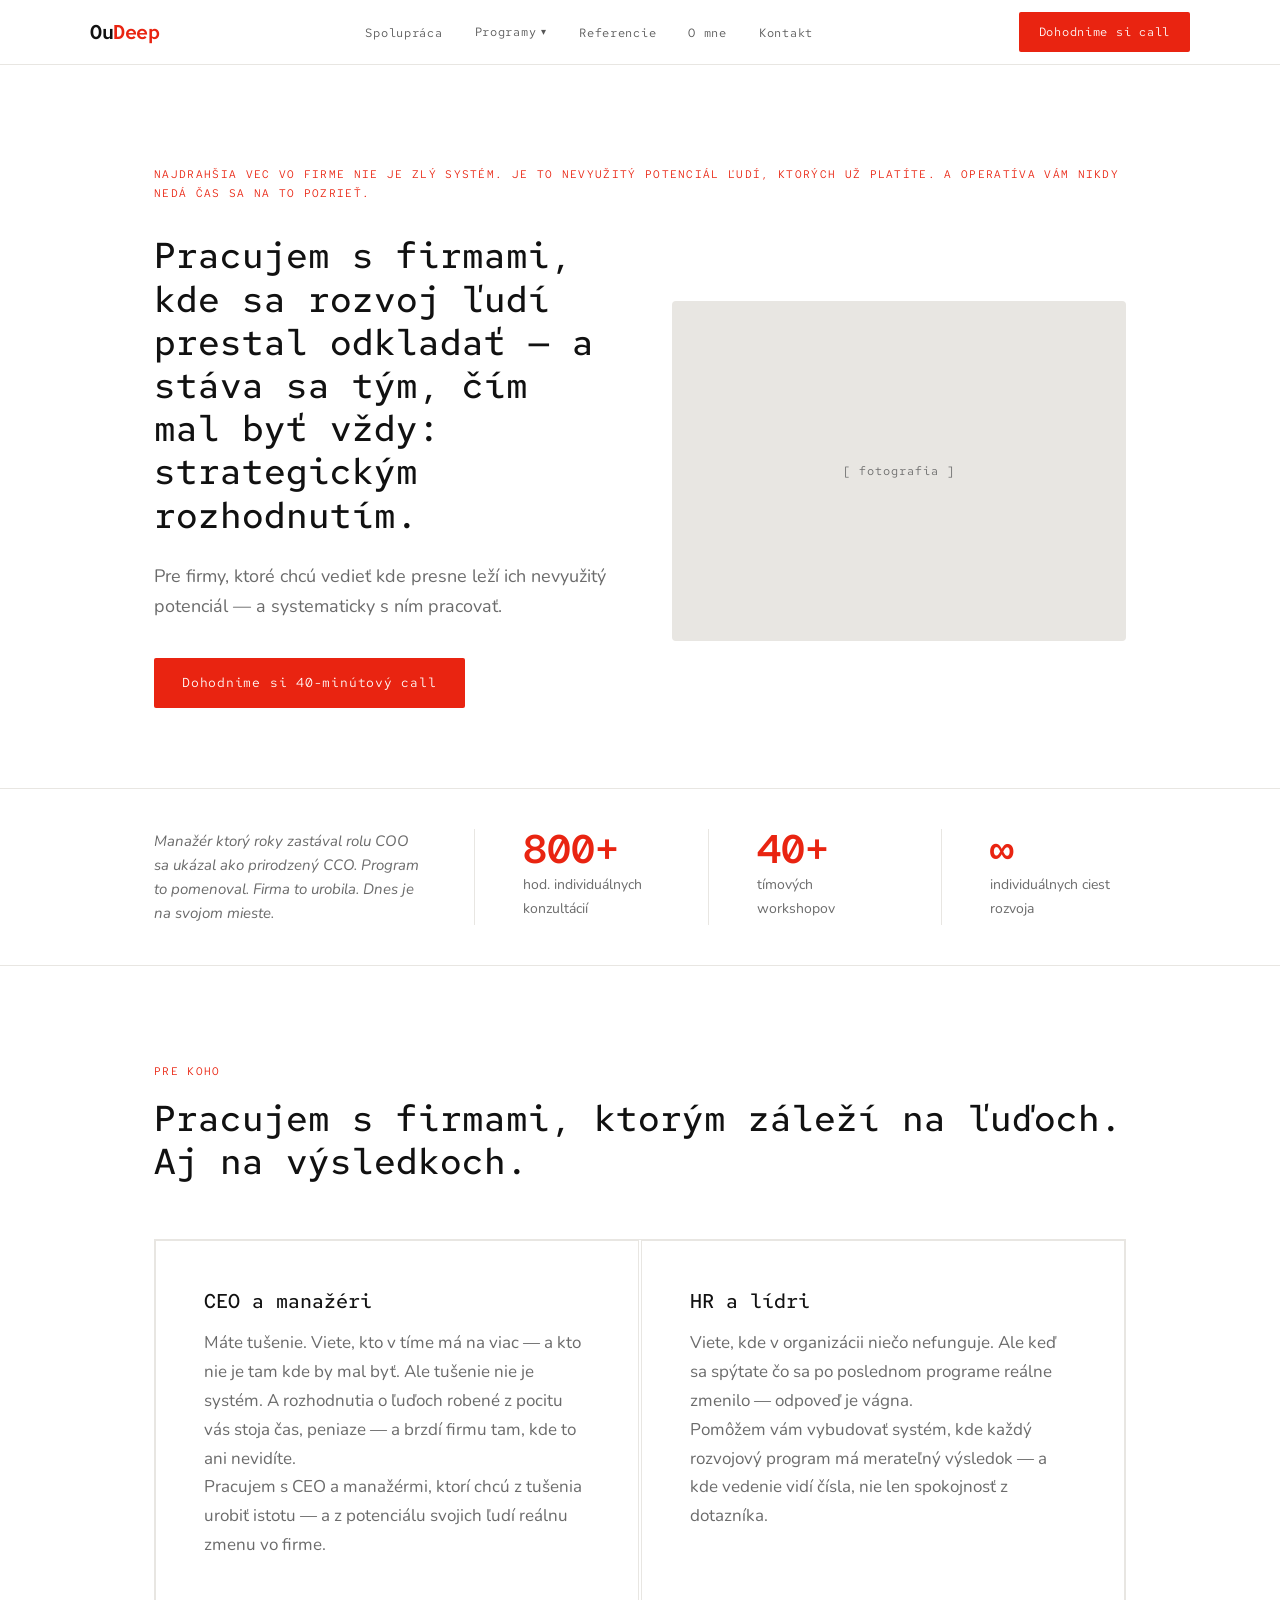
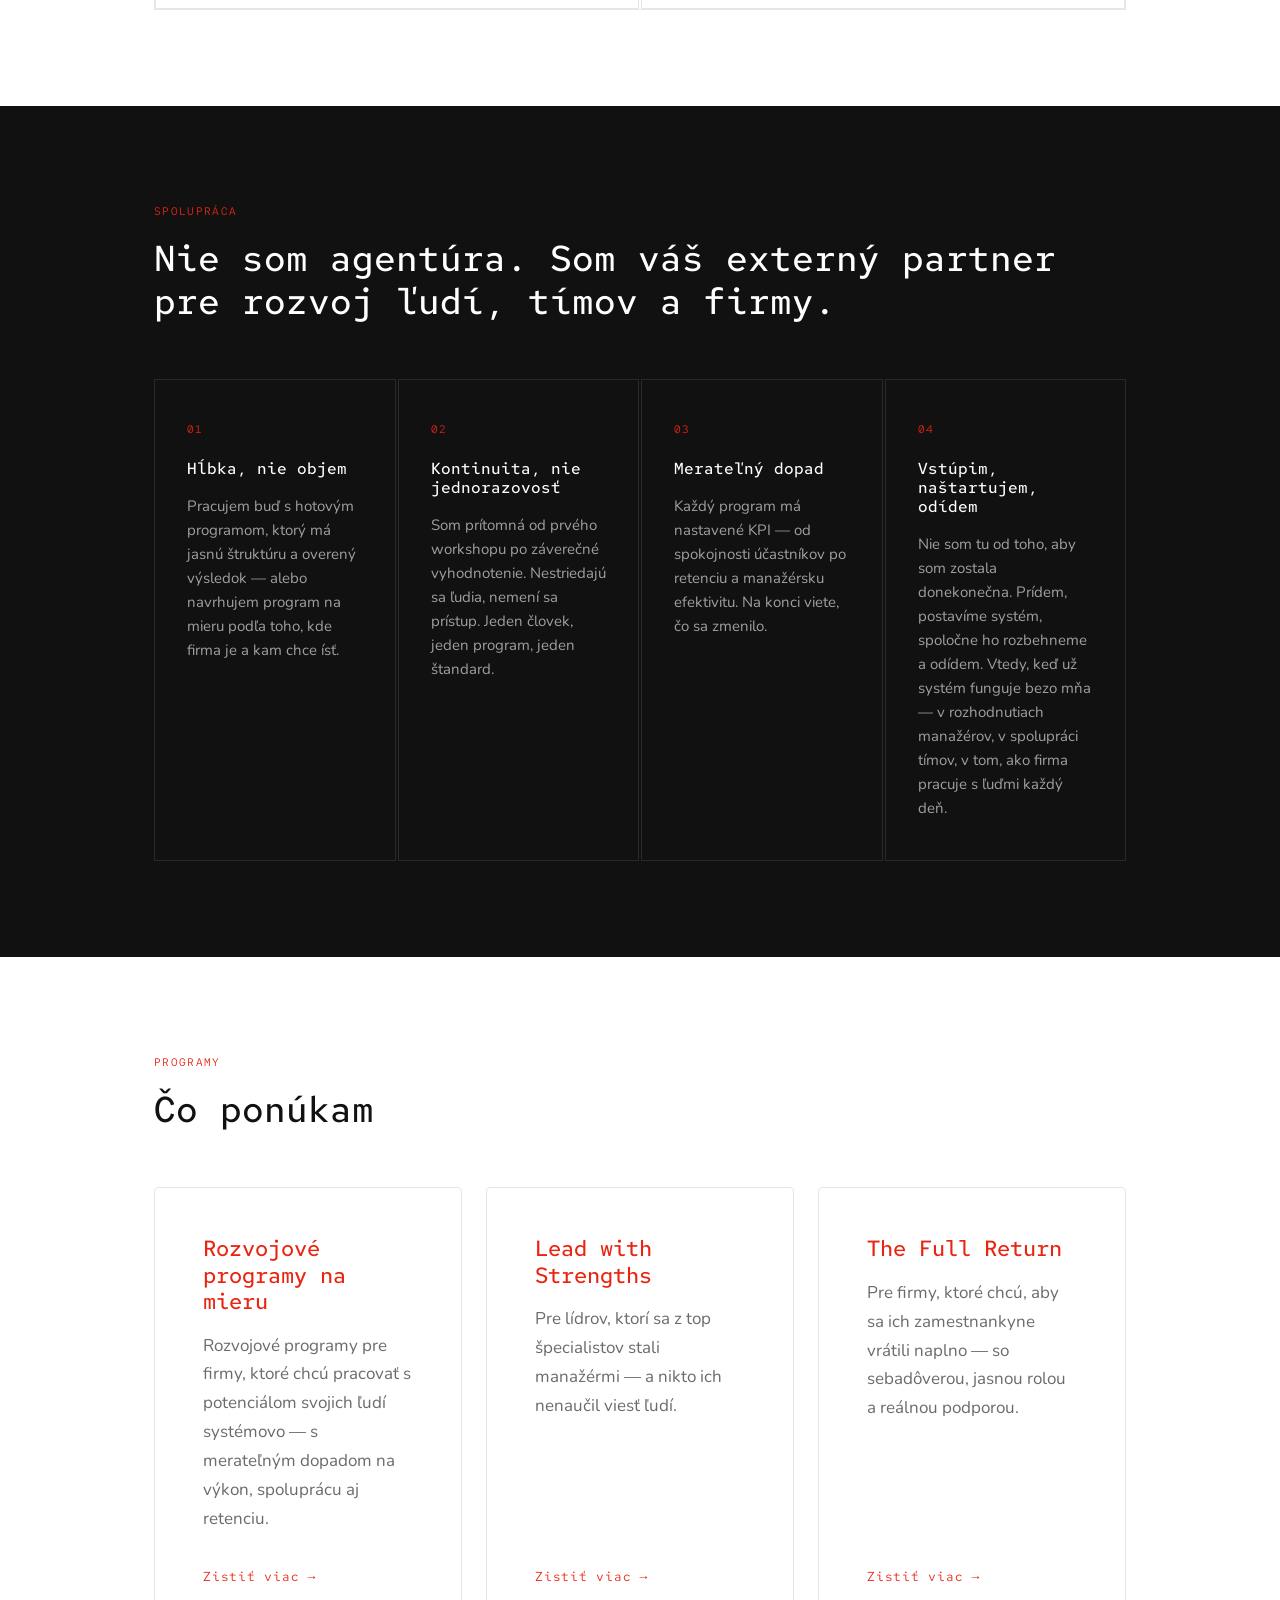
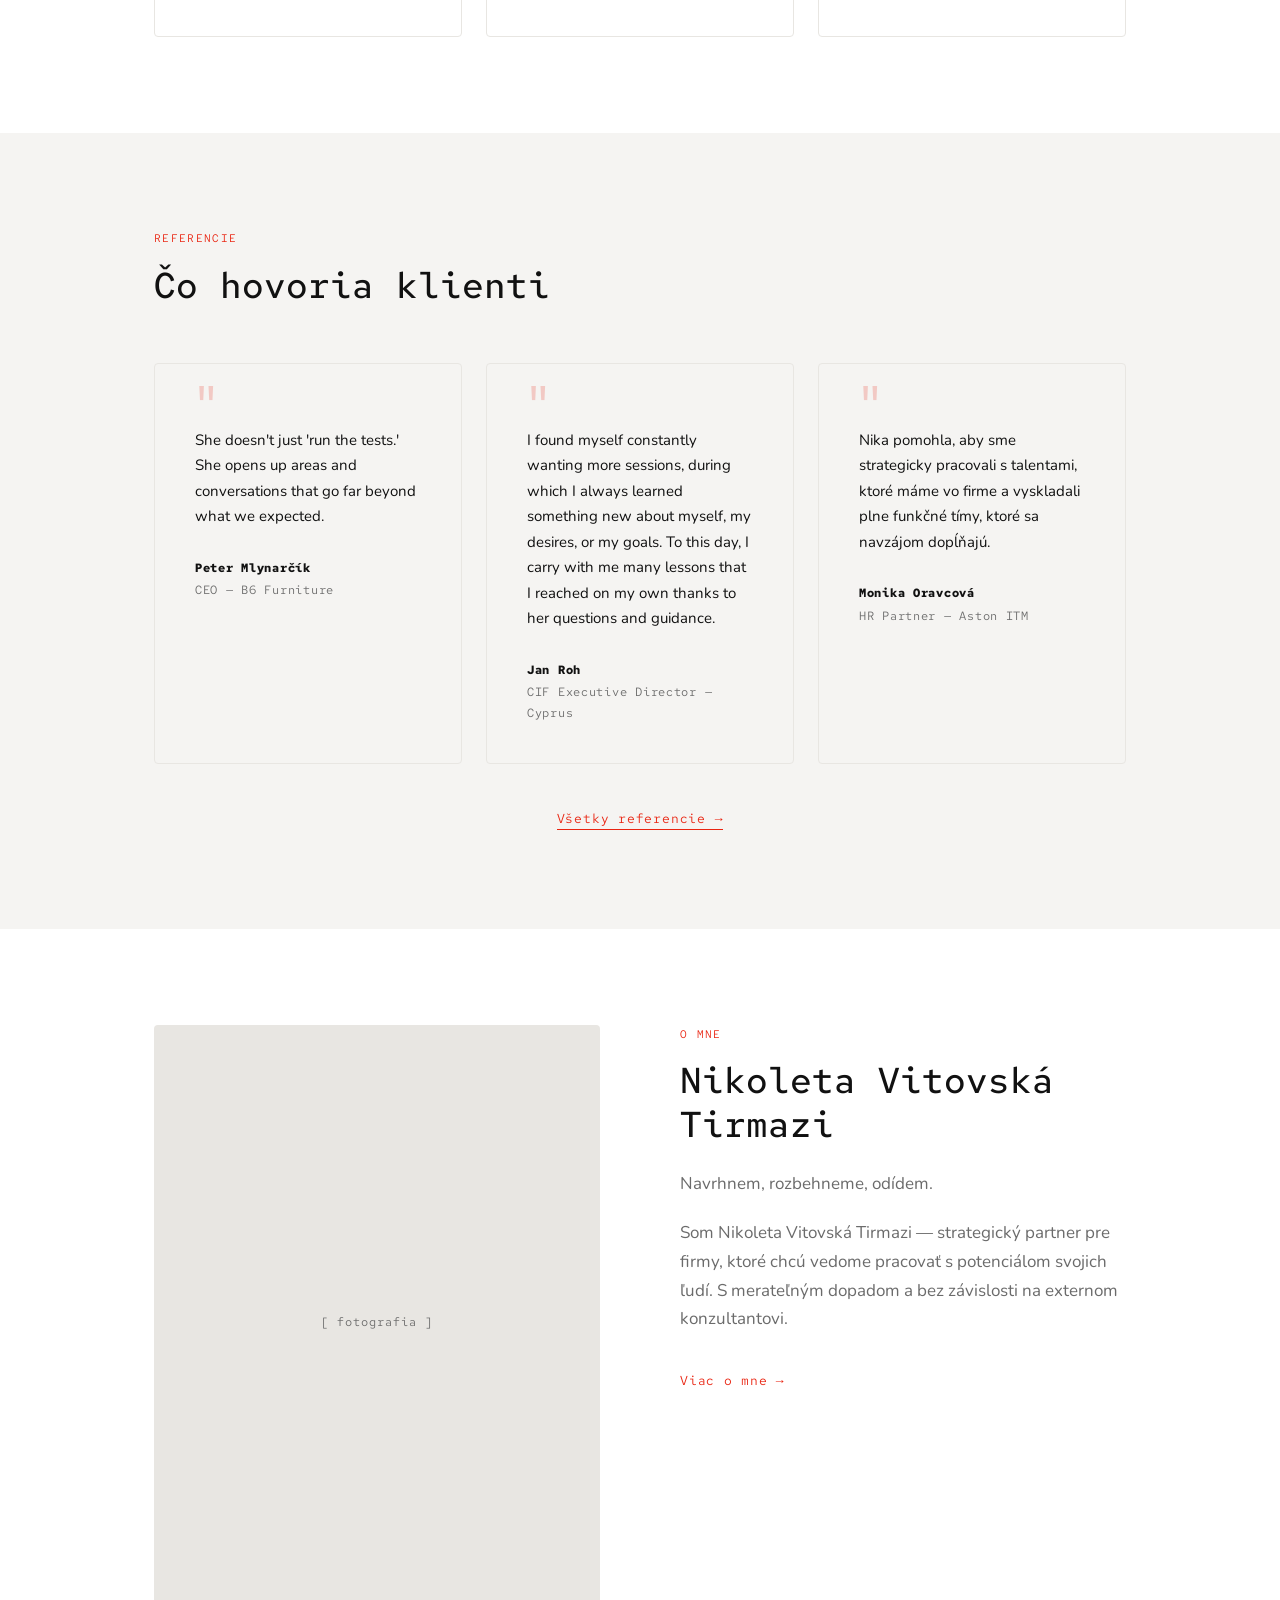
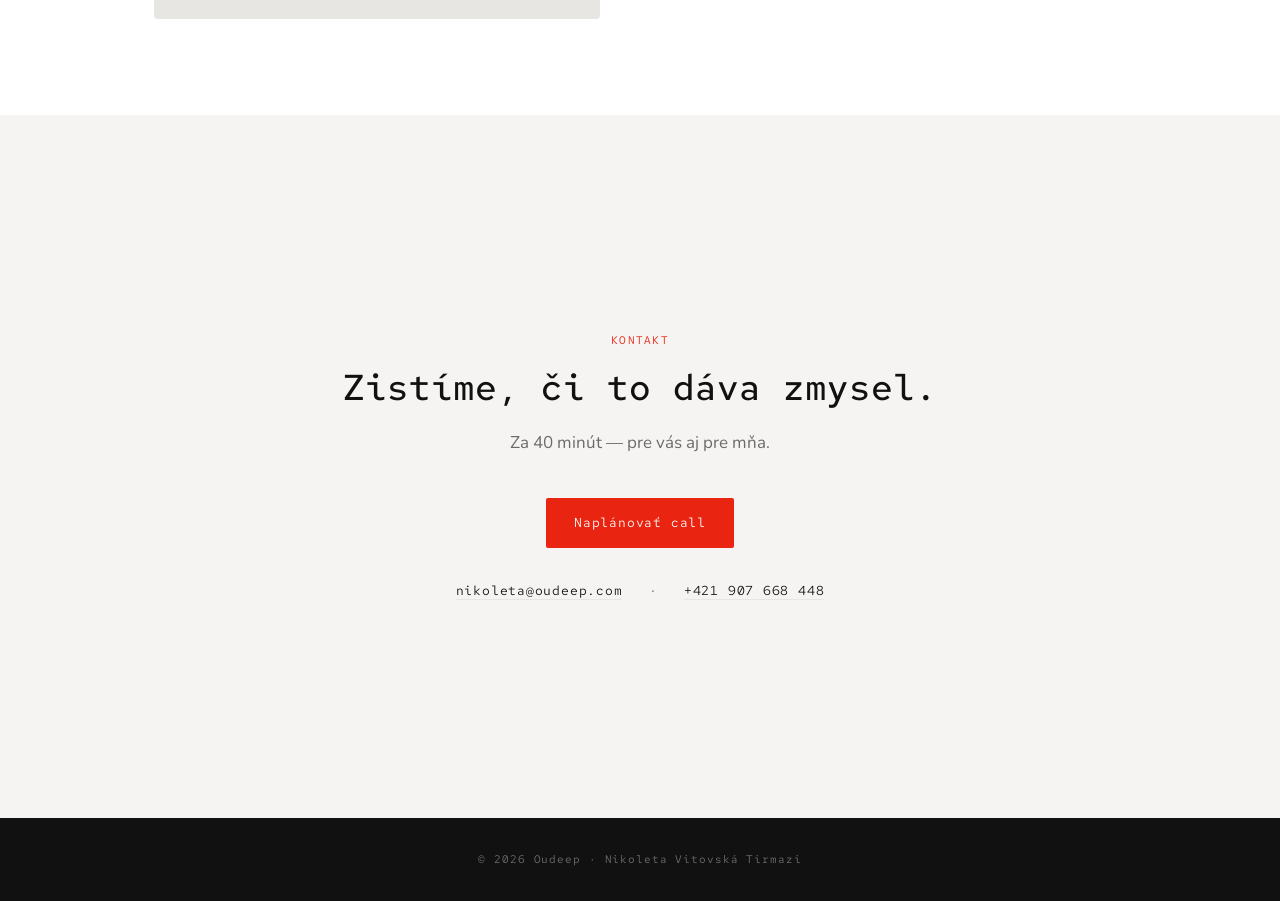
==== index.html @ a21b688f "proof bar: vráť ∞ individuálnych ciest rozvoja Co-Authored-By: Claude Sonnet 4.6 <noreply@anthropic." ====
<!DOCTYPE html>
<html lang="sk">
<head>
<meta charset="UTF-8">
<meta name="viewport" content="width=device-width, initial-scale=1.0">
<title>Oudeep — Rozvoj ľudí, tímov, firiem</title>
<link rel="preconnect" href="https://fonts.googleapis.com">
<link href="https://fonts.googleapis.com/css2?family=Red+Hat+Mono:wght@400;500;600&family=Nunito:wght@400;500;600&display=swap" rel="stylesheet">
<link rel="stylesheet" href="css/style.css">
</head>
<body>

<!-- NAV -->
<nav>
  <div class="nav-inner">
    <a class="logo" href="#">Ou<span>Deep</span></a>
    <ul class="nav-links">
      <li><a href="#spolupráca">Spolupráca</a></li>
      <li class="nav-dropdown">
        <button class="nav-dropdown-toggle" onclick="toggleDropdown(this)">Programy</button>
        <div class="dropdown-menu">
          <a href="lead-with-strengths.html">Lead with Strengths</a>
          <a href="the-full-return.html">The Full Return</a>
          <a href="programy-na-mieru.html">Rozvojové programy na mieru</a>
        </div>
      </li>
      <li><a href="referencie.html">Referencie</a></li>
      <li><a href="#o-mne">O mne</a></li>
      <li><a href="#kontakt">Kontakt</a></li>
    </ul>
    <a class="nav-cta" href="#">Dohodnime si call</a>
    <button class="nav-hamburger" onclick="toggleMenu(this)" aria-label="Menu">
      <span></span><span></span><span></span>
    </button>
  </div>
  <div class="nav-mobile" id="nav-mobile">
    <a href="#spolupráca" onclick="closeMenu()">Spolupráca</a>
    <a href="lead-with-strengths.html" onclick="closeMenu()">Lead with Strengths</a>
    <a href="the-full-return.html" onclick="closeMenu()">The Full Return</a>
    <a href="programy-na-mieru.html" onclick="closeMenu()">Rozvojové programy na mieru</a>
    <a href="referencie.html" onclick="closeMenu()">Referencie</a>
    <a href="#o-mne" onclick="closeMenu()">O mne</a>
    <a href="#kontakt" onclick="closeMenu()">Kontakt</a>
    <a href="#" onclick="closeMenu()">Dohodnime si call →</a>
  </div>
</nav>

<!-- HERO -->
<section class="hero">
  <div class="hero-label-row" style="max-width:var(--max); margin:0 auto; padding:0 var(--pad); padding-bottom:32px;">
    <span class="label" style="margin-bottom:0;">Najdrahšia vec vo firme nie je zlý systém. Je to nevyužitý potenciál ľudí, ktorých už platíte. A operatíva vám nikdy nedá čas sa na to pozrieť.</span>
  </div>
  <div class="hero-inner">
    <div class="hero-text">
      <h1>Pracujem s firmami, kde sa rozvoj ľudí prestal odkladať — a stáva sa tým, čím mal byť vždy: strategickým rozhodnutím.</h1>
      <p>Pre firmy, ktoré chcú vedieť kde presne leží ich nevyužitý potenciál — a systematicky s ním pracovať.</p>
      <a class="btn btn--red" href="#">Dohodnime si 40-minútový call</a>
    </div>
    <div class="hero-image">[ fotografia ]</div>
  </div>
</section>

<!-- PROOF BAR -->
<div class="proof-bar">
  <div class="proof-bar-inner">
    <div class="proof-item" style="flex:2;">
      <p style="font-size:15px; color:var(--gray-text); font-style:italic; line-height:1.6; max-width:420px;">Manažér ktorý roky zastával rolu COO sa ukázal ako prirodzený CCO. Program to pomenoval. Firma to urobila. Dnes je na svojom mieste.</p>
    </div>
    <div class="proof-item">
      <div class="proof-number">800+</div>
      <div class="proof-desc">hod. individuálnych konzultácií</div>
    </div>
    <div class="proof-item">
      <div class="proof-number">40+</div>
      <div class="proof-desc">tímových workshopov</div>
    </div>
    <div class="proof-item">
      <div class="proof-number">∞</div>
      <div class="proof-desc">individuálnych ciest rozvoja</div>
    </div>
  </div>
</div>

<!-- PRE KOHO -->
<section class="section">
  <div class="container">
    <span class="label">Pre koho</span>
    <h2>Pracujem s firmami, ktorým záleží na ľuďoch. Aj na výsledkoch.</h2>
    <div class="pre-koho-grid">
      <div class="pre-koho-block">
        <h3>CEO a manažéri</h3>
        <p>Máte tušenie. Viete, kto v tíme má na viac — a kto nie je tam kde by mal byť. Ale tušenie nie je systém. A rozhodnutia o ľuďoch robené z pocitu vás stoja čas, peniaze — a brzdí firmu tam, kde to ani nevidíte.</p>
        <p>Pracujem s CEO a manažérmi, ktorí chcú z tušenia urobiť istotu — a z potenciálu svojich ľudí reálnu zmenu vo firme.</p>
      </div>
      <div class="pre-koho-block">
        <h3>HR a lídri</h3>
        <p>Viete, kde v organizácii niečo nefunguje. Ale keď sa spýtate čo sa po poslednom programe reálne zmenilo — odpoveď je vágna.</p>
        <p>Pomôžem vám vybudovať systém, kde každý rozvojový program má merateľný výsledok — a kde vedenie vidí čísla, nie len spokojnosť z dotazníka.</p>
      </div>
    </div>
  </div>
</section>

<!-- SPOLUPRÁCA — 4 PRINCIPY -->
<section class="section section--dark" id="spolupráca">
  <div class="container">
    <div class="principy-header">
      <span class="label">Spolupráca</span>
      <h2 style="color:var(--white);">Nie som agentúra. Som váš externý partner pre rozvoj ľudí, tímov a firmy.</h2>
    </div>
    <div class="principy-grid">
      <div class="princip">
        <span class="princip-num">01</span>
        <h3>Hĺbka, nie objem</h3>
        <p>Pracujem buď s hotovým programom, ktorý má jasnú štruktúru a overený výsledok — alebo navrhujem program na mieru podľa toho, kde firma je a kam chce ísť.</p>
      </div>
      <div class="princip">
        <span class="princip-num">02</span>
        <h3>Kontinuita, nie jednorazovosť</h3>
        <p>Som prítomná od prvého workshopu po záverečné vyhodnotenie. Nestriedajú sa ľudia, nemení sa prístup. Jeden človek, jeden program, jeden štandard.</p>
      </div>
      <div class="princip">
        <span class="princip-num">03</span>
        <h3>Merateľný dopad</h3>
        <p>Každý program má nastavené KPI — od spokojnosti účastníkov po retenciu a manažérsku efektivitu. Na konci viete, čo sa zmenilo.</p>
      </div>
      <div class="princip">
        <span class="princip-num">04</span>
        <h3>Vstúpim, naštartujem, odídem</h3>
        <p>Nie som tu od toho, aby som zostala donekonečna. Prídem, postavíme systém, spoločne ho rozbehneme a odídem. Vtedy, keď už systém funguje bezo mňa — v rozhodnutiach manažérov, v spolupráci tímov, v tom, ako firma pracuje s ľuďmi každý deň.</p>
      </div>
    </div>
  </div>
</section>

<!-- PROGRAMY -->
<section class="section" id="programy">
  <div class="container">
    <span class="label">Programy</span>
    <h2>Čo ponúkam</h2>
    <div class="programy-grid" style="grid-template-columns: repeat(3, 1fr);">
      <a class="program-karta" href="programy-na-mieru.html">
        <div>
          <h3>Rozvojové programy na mieru</h3>
          <p>Rozvojové programy pre firmy, ktoré chcú pracovať s potenciálom svojich ľudí systémovo — s merateľným dopadom na výkon, spoluprácu aj retenciu.</p>
        </div>
        <span class="program-link">Zistiť viac</span>
      </a>
      <a class="program-karta" href="lead-with-strengths.html">
        <div>
          <h3>Lead with Strengths</h3>
          <p>Pre lídrov, ktorí sa z top špecialistov stali manažérmi — a nikto ich nenaučil viesť ľudí.</p>
        </div>
        <span class="program-link">Zistiť viac</span>
      </a>
      <a class="program-karta" href="the-full-return.html">
        <div>
          <h3>The Full Return</h3>
          <p>Pre firmy, ktoré chcú, aby sa ich zamestnankyne vrátili naplno — so sebadôverou, jasnou rolou a reálnou podporou.</p>
        </div>
        <span class="program-link">Zistiť viac</span>
      </a>
    </div>
  </div>
</section>

<!-- REFERENCIE -->
<section class="section section--gray" id="referencie">
  <div class="container">
    <span class="label">Referencie</span>
    <h2>Čo hovoria klienti</h2>
    <div class="referencie-grid">
      <div class="referencia">
        <p class="referencia-text">She doesn't just 'run the tests.' She opens up areas and conversations that go far beyond what we expected.</p>
        <div class="referencia-autor">
          <strong>Peter Mlynarčík</strong>
          <span>CEO — B6 Furniture</span>
        </div>
      </div>
      <div class="referencia">
        <p class="referencia-text">I found myself constantly wanting more sessions, during which I always learned something new about myself, my desires, or my goals. To this day, I carry with me many lessons that I reached on my own thanks to her questions and guidance.</p>
        <div class="referencia-autor">
          <strong>Jan Roh</strong>
          <span>CIF Executive Director — Cyprus</span>
        </div>
      </div>
      <div class="referencia">
        <p class="referencia-text">Nika pomohla, aby sme strategicky pracovali s talentami, ktoré máme vo firme a vyskladali plne funkčné tímy, ktoré sa navzájom dopĺňajú.</p>
        <div class="referencia-autor">
          <strong>Monika Oravcová</strong>
          <span>HR Partner — Aston ITM</span>
        </div>
      </div>
    </div>
    <div class="referencie-link">
      <a href="referencie.html">Všetky referencie →</a>
    </div>
  </div>
</section>

<!-- O MNE -->
<section class="section" id="o-mne">
  <div class="container">
    <div class="o-mne-inner">
      <div class="o-mne-foto">[ fotografia ]</div>
      <div class="o-mne-text">
        <span class="label">O mne</span>
        <h2 style="margin-bottom:24px;">Nikoleta Vitovská Tirmazi</h2>
        <p>Navrhnem, rozbehneme, odídem.</p>
        <p>Som Nikoleta Vitovská Tirmazi — strategický partner pre firmy, ktoré chcú vedome pracovať s potenciálom svojich ľudí. S merateľným dopadom a bez závislosti na externom konzultantovi.</p>
        <a class="program-link" href="o-mne.html">Viac o mne</a>
      </div>
    </div>
  </div>
</section>

<!-- CTA ZÁVER -->
<section class="section section--gray" id="kontakt">
  <div class="container">
    <div class="cta-zaver">
      <span class="label">Kontakt</span>
      <h2>Zistíme, či to dáva zmysel.</h2>
      <p>Za 40 minút — pre vás aj pre mňa.</p>
      <a class="btn btn--red" href="#">Naplánovať call</a>
      <div class="cta-contact">
        <a href="mailto:nikoleta@oudeep.com">nikoleta@oudeep.com</a>
        &nbsp;&nbsp;·&nbsp;&nbsp;
        <a href="#">+421 907 668 448</a>
      </div>
    </div>
  </div>
</section>

<!-- FOOTER -->
<footer>
  <div class="container">
    © 2026 Oudeep · Nikoleta Vitovská Tirmazi
  </div>
</footer>

<script src="js/main.js"></script>
</body>
</html>
---- css/style.css ----
*, *::before, *::after { box-sizing: border-box; margin: 0; padding: 0; }

:root {
  --red: #e92411;
  --black: #111111;
  --white: #ffffff;
  --gray-light: #F5F4F2;
  --gray-mid: #E8E6E2;
  --gray-text: #6B6B6B;
  --font-heading: 'Red Hat Mono', monospace;
  --font-body: 'Nunito', sans-serif;
  --max: 1100px;
  --pad: clamp(24px, 5vw, 80px);
}

html { scroll-behavior: smooth; }

body {
  font-family: var(--font-body);
  color: var(--black);
  background: var(--white);
  font-size: 17px;
  line-height: 1.7;
  -webkit-font-smoothing: antialiased;
}

/* ── UTILITIES ── */
.container { max-width: var(--max); margin: 0 auto; padding: 0 var(--pad); }
.section { padding: 96px 0; }
.section--gray { background: var(--gray-light); }
.section--dark { background: var(--black); color: var(--white); }

.label {
  font-family: var(--font-heading);
  font-size: 11px;
  letter-spacing: 0.12em;
  text-transform: uppercase;
  color: var(--red);
  margin-bottom: 16px;
  display: block;
}

h1, h2, h3 { font-family: var(--font-heading); font-weight: 500; line-height: 1.2; }
h1 { font-size: clamp(22px, 3vw, 36px); }
h2 { font-size: clamp(22px, 3vw, 36px); }
h3 { font-size: clamp(16px, 2vw, 20px); }

.btn {
  display: inline-block;
  font-family: var(--font-heading);
  font-size: 13px;
  letter-spacing: 0.06em;
  padding: 14px 28px;
  border-radius: 2px;
  text-decoration: none;
  transition: all 0.2s;
  cursor: pointer;
  border: none;
}
.btn--red { background: var(--red); color: var(--white); }
.btn--red:hover { background: #b8311f; }
.btn--outline { background: transparent; color: var(--black); border: 1.5px solid var(--black); }
.btn--outline:hover { background: var(--black); color: var(--white); }
.btn--outline-white { background: transparent; color: var(--white); border: 1.5px solid var(--white); }
.btn--outline-white:hover { background: var(--white); color: var(--black); }

/* ── NAV ── */
nav {
  position: sticky;
  top: 0;
  z-index: 100;
  background: var(--white);
  border-bottom: 1px solid var(--gray-mid);
  padding: 0 var(--pad);
}
.nav-inner {
  max-width: var(--max);
  margin: 0 auto;
  display: flex;
  align-items: center;
  justify-content: space-between;
  height: 64px;
}
.logo {
  font-family: var(--font-heading);
  font-size: 20px;
  font-weight: 600;
  color: var(--black);
  text-decoration: none;
  letter-spacing: -0.02em;
}
.logo span { color: var(--red); }
.nav-links {
  display: flex;
  align-items: center;
  gap: 32px;
  list-style: none;
}
.nav-links a {
  font-family: var(--font-heading);
  font-size: 12px;
  letter-spacing: 0.06em;
  text-decoration: none;
  color: var(--black);
  opacity: 0.7;
  transition: opacity 0.2s;
}
.nav-links a:hover { opacity: 1; }
.nav-cta {
  font-family: var(--font-heading);
  font-size: 12px;
  letter-spacing: 0.06em;
  padding: 10px 20px;
  background: var(--red);
  color: var(--white);
  text-decoration: none;
  border-radius: 2px;
  transition: background 0.2s;
}
.nav-cta:hover { background: #b8311f; }

/* ── DROPDOWN ── */
.nav-dropdown {
  position: relative;
}
.nav-dropdown-toggle {
  font-family: var(--font-heading);
  font-size: 12px;
  letter-spacing: 0.06em;
  text-decoration: none;
  color: var(--black);
  opacity: 0.7;
  transition: opacity 0.2s;
  background: none;
  border: none;
  cursor: pointer;
  padding: 0;
  display: flex;
  align-items: center;
  gap: 5px;
}
.nav-dropdown-toggle::after {
  content: '▾';
  font-size: 10px;
  transition: transform 0.2s;
}
.nav-dropdown-toggle:hover { opacity: 1; }
.nav-dropdown-toggle.open::after { transform: rotate(180deg); }
.nav-dropdown-toggle.open { opacity: 1; }

.dropdown-menu {
  display: none;
  position: absolute;
  top: calc(100% + 16px);
  left: 0;
  background: var(--white);
  border: 1px solid var(--gray-mid);
  border-radius: 4px;
  min-width: 240px;
  z-index: 200;
  overflow: hidden;
}
.dropdown-menu.open { display: block; }
.dropdown-menu a {
  display: block;
  font-family: var(--font-heading);
  font-size: 12px;
  letter-spacing: 0.06em;
  text-decoration: none;
  color: var(--black);
  padding: 14px 20px;
  border-bottom: 1px solid var(--gray-mid);
  opacity: 0.8;
  transition: background 0.15s, opacity 0.15s;
}
.dropdown-menu a:last-child { border-bottom: none; }
.dropdown-menu a:hover { background: var(--gray-light); opacity: 1; }

/* ── HAMBURGER ── */
.nav-hamburger {
  display: none;
  flex-direction: column;
  gap: 5px;
  background: none;
  border: none;
  cursor: pointer;
  padding: 4px;
}
.nav-hamburger span {
  display: block;
  width: 24px;
  height: 2px;
  background: var(--black);
  transition: all 0.3s;
}
.nav-hamburger.open span:nth-child(1) { transform: translateY(7px) rotate(45deg); }
.nav-hamburger.open span:nth-child(2) { opacity: 0; }
.nav-hamburger.open span:nth-child(3) { transform: translateY(-7px) rotate(-45deg); }

.nav-mobile {
  display: none;
  position: absolute;
  top: 64px;
  left: 0;
  right: 0;
  background: var(--white);
  border-bottom: 1px solid var(--gray-mid);
  padding: 24px var(--pad);
  flex-direction: column;
  gap: 0;
  z-index: 99;
}
.nav-mobile.open { display: flex; }
.nav-mobile a {
  font-family: var(--font-heading);
  font-size: 13px;
  letter-spacing: 0.06em;
  text-decoration: none;
  color: var(--black);
  padding: 14px 0;
  border-bottom: 1px solid var(--gray-mid);
  opacity: 0.8;
}
.nav-mobile a:last-child {
  border-bottom: none;
  color: var(--red);
  opacity: 1;
  margin-top: 8px;
}

/* ── HERO ── */
.hero {
  padding: 100px 0 80px;
  border-bottom: 1px solid var(--gray-mid);
}
.hero-inner {
  max-width: var(--max);
  margin: 0 auto;
  padding: 0 var(--pad);
  display: grid;
  grid-template-columns: 1fr 1fr;
  gap: 64px;
  align-items: center;
}
.hero-text h1 { margin-bottom: 24px; }
.hero-text p {
  font-size: 18px;
  color: var(--gray-text);
  margin-bottom: 36px;
  max-width: 480px;
}
.hero-image {
  background: var(--gray-mid);
  border-radius: 4px;
  aspect-ratio: 4/3;
  display: flex;
  align-items: center;
  justify-content: center;
  font-family: var(--font-heading);
  font-size: 12px;
  color: var(--gray-text);
  letter-spacing: 0.08em;
}

/* ── PROOF BAR ── */
.proof-bar {
  border-bottom: 1px solid var(--gray-mid);
  padding: 40px 0;
}
.proof-bar-inner {
  max-width: var(--max);
  margin: 0 auto;
  padding: 0 var(--pad);
  display: flex;
}
.proof-item {
  flex: 1;
  padding: 0 48px 0 0;
  border-right: 1px solid var(--gray-mid);
  margin-right: 48px;
}
.proof-item:last-child { border-right: none; margin-right: 0; padding-right: 0; }
.proof-number {
  font-family: var(--font-heading);
  font-size: 40px;
  font-weight: 600;
  color: var(--red);
  line-height: 1;
  margin-bottom: 4px;
}
.proof-desc { font-size: 14px; color: var(--gray-text); }

/* ── PRE KOHO ── */
.pre-koho-grid {
  display: grid;
  grid-template-columns: 1fr 1fr;
  gap: 2px;
  margin-top: 56px;
  border: 1px solid var(--gray-mid);
}
.pre-koho-block {
  padding: 48px;
  border: 1px solid var(--gray-mid);
}
.pre-koho-block h3 { margin-bottom: 16px; }
.pre-koho-block p { color: var(--gray-text); }

/* ── PRINCIPY ── */
.principy-header { margin-bottom: 56px; }
.principy-grid {
  display: grid;
  grid-template-columns: repeat(4, 1fr);
  gap: 2px;
}
.princip {
  padding: 40px 32px;
  border: 1px solid rgba(255,255,255,0.1);
}
.princip-num {
  font-family: var(--font-heading);
  font-size: 11px;
  letter-spacing: 0.1em;
  color: var(--red);
  margin-bottom: 20px;
  display: block;
}
.princip h3 { font-size: 16px; margin-bottom: 16px; color: var(--white); }
.princip p { font-size: 15px; color: rgba(255,255,255,0.6); line-height: 1.6; }

/* ── PROGRAMY ── */
.programy-grid {
  display: grid;
  grid-template-columns: 1fr 1fr;
  gap: 24px;
  margin-top: 56px;
}
.program-karta {
  border: 1px solid var(--gray-mid);
  border-radius: 4px;
  padding: 48px;
  display: flex;
  flex-direction: column;
  justify-content: space-between;
  min-height: 280px;
  transition: border-color 0.2s;
  text-decoration: none;
  color: var(--black);
}
.program-karta:hover { border-color: var(--red); }
.program-karta h3 { font-size: 22px; margin-bottom: 16px; color: var(--red); }
.program-karta p { color: var(--gray-text); margin-bottom: 32px; flex: 1; }
.program-link {
  font-family: var(--font-heading);
  font-size: 13px;
  letter-spacing: 0.06em;
  color: var(--red);
  text-decoration: none;
  display: inline-flex;
  align-items: center;
  gap: 8px;
}
.program-link::after { content: '→'; }

/* ── REFERENCIE ── */
.referencie-grid {
  display: grid;
  grid-template-columns: repeat(3, 1fr);
  gap: 24px;
  margin-top: 56px;
}
.referencia {
  padding: 40px;
  border: 1px solid var(--gray-mid);
  border-radius: 4px;
  position: relative;
}
.referencia::before {
  content: '"';
  font-family: var(--font-heading);
  font-size: 64px;
  color: var(--red);
  opacity: 0.2;
  position: absolute;
  top: 16px;
  left: 32px;
  line-height: 1;
}
.referencia-text {
  font-size: 15px;
  line-height: 1.7;
  color: var(--black);
  margin-bottom: 28px;
  padding-top: 24px;
}
.referencia-autor {
  font-family: var(--font-heading);
  font-size: 12px;
  letter-spacing: 0.06em;
}
.referencia-autor strong { display: block; margin-bottom: 2px; }
.referencia-autor span { color: var(--gray-text); }
.referencie-link { margin-top: 40px; text-align: center; }
.referencie-link a {
  font-family: var(--font-heading);
  font-size: 13px;
  letter-spacing: 0.06em;
  color: var(--red);
  text-decoration: none;
  border-bottom: 1px solid var(--red);
  padding-bottom: 2px;
}

/* ── O MNE ── */
.o-mne-inner {
  display: grid;
  grid-template-columns: 1fr 1fr;
  gap: 80px;
  align-items: start;
}
.o-mne-foto {
  background: var(--gray-mid);
  border-radius: 4px;
  aspect-ratio: 3/4;
  display: flex;
  align-items: center;
  justify-content: center;
  font-family: var(--font-heading);
  font-size: 12px;
  color: var(--gray-text);
  letter-spacing: 0.08em;
}
.o-mne-text p { color: var(--gray-text); margin-bottom: 20px; }
.o-mne-text p:last-of-type { margin-bottom: 32px; }
.accordion {
  margin-top: 32px;
  border-top: 1px solid var(--gray-mid);
}
.accordion-toggle {
  font-family: var(--font-heading);
  font-size: 13px;
  letter-spacing: 0.06em;
  color: var(--red);
  background: none;
  border: none;
  cursor: pointer;
  padding: 20px 0;
  display: flex;
  align-items: center;
  gap: 8px;
  width: 100%;
  text-align: left;
}
.accordion-toggle::after { content: '↓'; transition: transform 0.3s; }
.accordion-toggle.open::after { transform: rotate(180deg); }
.accordion-content { display: none; padding-bottom: 32px; }
.accordion-content.open { display: block; }
.accordion-content h4 {
  font-family: var(--font-heading);
  font-size: 14px;
  font-weight: 500;
  margin-bottom: 12px;
  margin-top: 24px;
}
.accordion-content p { color: var(--gray-text); font-size: 15px; margin-bottom: 16px; }
.accordion-content ul { list-style: none; padding: 0; }
.accordion-content ul li {
  font-size: 15px;
  color: var(--gray-text);
  padding: 4px 0;
  padding-left: 16px;
  position: relative;
}
.accordion-content ul li::before {
  content: '—';
  position: absolute;
  left: 0;
  color: var(--red);
}

/* ── CTA ZÁVER ── */
.cta-zaver { text-align: center; padding: 120px 0; }
.cta-zaver h2 { margin-bottom: 20px; }
.cta-zaver p {
  color: var(--gray-text);
  margin-bottom: 40px;
}
.cta-contact {
  margin-top: 32px;
  font-family: var(--font-heading);
  font-size: 13px;
  letter-spacing: 0.06em;
  color: var(--gray-text);
}
.cta-contact a { color: var(--black); text-decoration: none; border-bottom: 1px solid var(--gray-mid); }

/* ── FOOTER ── */
footer {
  background: var(--black);
  color: rgba(255,255,255,0.4);
  padding: 32px 0;
  text-align: center;
  font-family: var(--font-heading);
  font-size: 11px;
  letter-spacing: 0.08em;
}

/* ── POSITIONING ── */
.positioning-text p {
  color: var(--gray-text);
  margin-bottom: 20px;
}
.positioning-text p:nth-child(2) {
  font-family: var(--font-heading);
  font-size: 15px;
  color: var(--black);
  font-weight: 500;
}

/* ── ČO FIRMA ZÍSKA (programy na mieru) ── */
.ziska-grid {
  display: grid;
  grid-template-columns: repeat(5, 1fr);
  gap: 2px;
}
.ziska-item {
  padding: 32px 24px;
  border: 1px solid rgba(255,255,255,0.1);
}
.ziska-num {
  font-family: var(--font-heading);
  font-size: 11px;
  letter-spacing: 0.1em;
  color: var(--red);
  margin-bottom: 16px;
  display: block;
}
.ziska-item p {
  font-size: 15px;
  color: rgba(255,255,255,0.7);
  line-height: 1.6;
}

/* ── CENA ── */
.cena-block {
  max-width: 720px;
}
.cena-text h2 { margin-bottom: 20px; }
.cena-text p { color: var(--gray-text); }

/* ── CENA ── */
.cena-block {
  max-width: 720px;
}
.cena-text h2 { margin-bottom: 20px; }
.cena-text p { color: var(--gray-text); }
.cena-block h2 { margin-bottom: 20px; }
.cena-block p { color: var(--gray-text); }

/* ── PROBLÉM ── */
.problem-text p {
  color: var(--gray-text);
  margin-bottom: 20px;
}
.problem-stat {
  font-family: var(--font-heading);
  font-size: 18px !important;
  color: var(--black) !important;
  border-left: 3px solid var(--red);
  padding-left: 20px;
  margin: 32px 0 8px !important;
}
.problem-stat strong { color: var(--red); }
.problem-source {
  font-family: var(--font-heading);
  font-size: 11px !important;
  letter-spacing: 0.08em;
  color: var(--gray-text) !important;
  margin-bottom: 24px !important;
  padding-left: 23px;
}
.problem-source a {
  color: var(--red);
  text-decoration: none;
  border-bottom: 1px solid var(--red);
}

/* ── PRE KOHO (LWS) ── */
.lws-prekoho-grid {
  display: grid;
  grid-template-columns: 1fr 1fr;
  gap: 2px;
  margin-top: 40px;
  border: 1px solid var(--gray-mid);
}
.lws-prekoho-item {
  padding: 32px 40px;
  border: 1px solid var(--gray-mid);
  display: flex;
  gap: 16px;
  align-items: flex-start;
}
.lws-prekoho-num {
  font-family: var(--font-heading);
  color: var(--red);
  font-size: 18px;
  flex-shrink: 0;
  margin-top: 2px;
}
.lws-prekoho-item p { color: var(--gray-text); }

/* ── FÁZY ── */
.fazy-grid {
  display: grid;
  grid-template-columns: repeat(3, 1fr);
  gap: 2px;
}
.faza {
  padding: 40px 32px;
  border: 1px solid rgba(255,255,255,0.1);
}
.faza-num {
  font-family: var(--font-heading);
  font-size: 11px;
  letter-spacing: 0.1em;
  color: var(--red);
  margin-bottom: 20px;
  display: block;
}
.faza h3 { font-size: 16px; margin-bottom: 16px; color: var(--white); }
.faza p { font-size: 15px; color: rgba(255,255,255,0.6); line-height: 1.6; }

/* ── DVA STĹPCE (výstupy) ── */
.lws-two-col {
  display: grid;
  grid-template-columns: 1fr 1fr;
  gap: 64px;
}
.lws-two-col h2 { margin-bottom: 28px; }
.lws-list {
  list-style: none;
  padding: 0;
}
.lws-list li {
  color: var(--gray-text);
  padding: 12px 0;
  padding-left: 20px;
  border-bottom: 1px solid var(--gray-mid);
  position: relative;
  font-size: 15px;
}
.lws-list li:last-child { border-bottom: none; }
.lws-list li::before {
  content: '—';
  position: absolute;
  left: 0;
  color: var(--red);
}

/* ── THE FULL RETURN ── */
.tfr-why-inner {
  display: grid;
  grid-template-columns: 1fr 1fr;
  gap: 64px;
  align-items: start;
}
.tfr-why-inner h2 { margin-bottom: 0; }
.tfr-why-text p {
  color: var(--gray-text);
  margin-bottom: 20px;
}
.tfr-quote {
  font-family: var(--font-heading);
  font-size: 15px !important;
  color: var(--black) !important;
  border-left: 3px solid var(--red);
  padding-left: 20px;
  margin-top: 32px !important;
}

.moduly-grid {
  display: grid;
  grid-template-columns: repeat(3, 1fr);
  gap: 2px;
}
.modul {
  padding: 36px 28px;
  border: 1px solid rgba(255,255,255,0.1);
}
.modul--wide {
  grid-column: span 3;
  border-top: 1px solid rgba(255,255,255,0.15);
}
.modul-num {
  font-family: var(--font-heading);
  font-size: 11px;
  letter-spacing: 0.1em;
  color: var(--red);
  margin-bottom: 16px;
  display: block;
}
.modul h3 { font-size: 15px; margin-bottom: 12px; color: var(--white); }
.modul p { font-size: 14px; color: rgba(255,255,255,0.6); line-height: 1.6; }
.moduly-note {
  margin-top: 32px;
  font-size: 14px;
  color: rgba(255,255,255,0.4);
  font-family: var(--font-heading);
  font-size: 12px;
  letter-spacing: 0.04em;
}

/* ── TABLET (max 900px) ── */
@media (max-width: 900px) {
  .section { padding: 72px 0; }

  .nav-links, .nav-cta { display: none; }
  .nav-hamburger { display: flex; }

  .hero { padding: 64px 0 56px; }
  .hero-inner { grid-template-columns: 1fr; gap: 40px; }
  .hero-image { aspect-ratio: 16/9; }

  .proof-item { padding: 0 32px 0 0; margin-right: 32px; }

  .pre-koho-grid { grid-template-columns: 1fr; }

  .principy-grid { grid-template-columns: 1fr 1fr; }

  .referencie-grid { grid-template-columns: 1fr 1fr; }

  .ziska-grid { grid-template-columns: 1fr 1fr; }

  .tfr-why-inner { grid-template-columns: 1fr; gap: 32px; }
  .moduly-grid { grid-template-columns: 1fr 1fr; }
  .modul--wide { grid-column: span 2; }

  .lws-prekoho-grid { grid-template-columns: 1fr; }
  .fazy-grid { grid-template-columns: 1fr; }
  .lws-two-col { grid-template-columns: 1fr; gap: 48px; }

  .o-mne-inner { grid-template-columns: 1fr; gap: 40px; }
  .o-mne-foto { aspect-ratio: 16/9; }
}

/* ── MOBIL (max 600px) ── */
@media (max-width: 600px) {
  .section { padding: 56px 0; }

  .hero { padding: 48px 0 40px; }
  .hero-text p { font-size: 16px; }
  .btn { width: 100%; text-align: center; padding: 16px 24px; }

  .proof-bar { padding: 32px 0; }
  .proof-bar-inner { flex-direction: column; }
  .proof-item {
    padding: 20px 0;
    margin-right: 0;
    border-right: none;
    border-bottom: 1px solid var(--gray-mid);
    display: flex;
    align-items: center;
    gap: 16px;
  }
  .proof-item:last-child { border-bottom: none; }
  .proof-number { font-size: 28px; min-width: 60px; margin-bottom: 0; }

  .pre-koho-block { padding: 32px 24px; }

  .principy-grid { grid-template-columns: 1fr; }
  .princip { padding: 32px 24px; }

  .programy-grid { grid-template-columns: 1fr; gap: 16px; }
  .program-karta { padding: 32px 24px; min-height: auto; }

  .referencie-grid { grid-template-columns: 1fr; }
  .referencia { padding: 32px 24px; }

  .ziska-grid { grid-template-columns: 1fr; }
  .ziska-item { padding: 24px; }

  .moduly-grid { grid-template-columns: 1fr; }
  .modul--wide { grid-column: span 1; }
  .modul { padding: 28px 20px; }

  .lws-prekoho-item { padding: 24px; }
  .faza { padding: 32px 24px; }

  .cta-zaver { padding: 72px 0; }
  .cta-contact { display: flex; flex-direction: column; gap: 8px; align-items: center; }
}
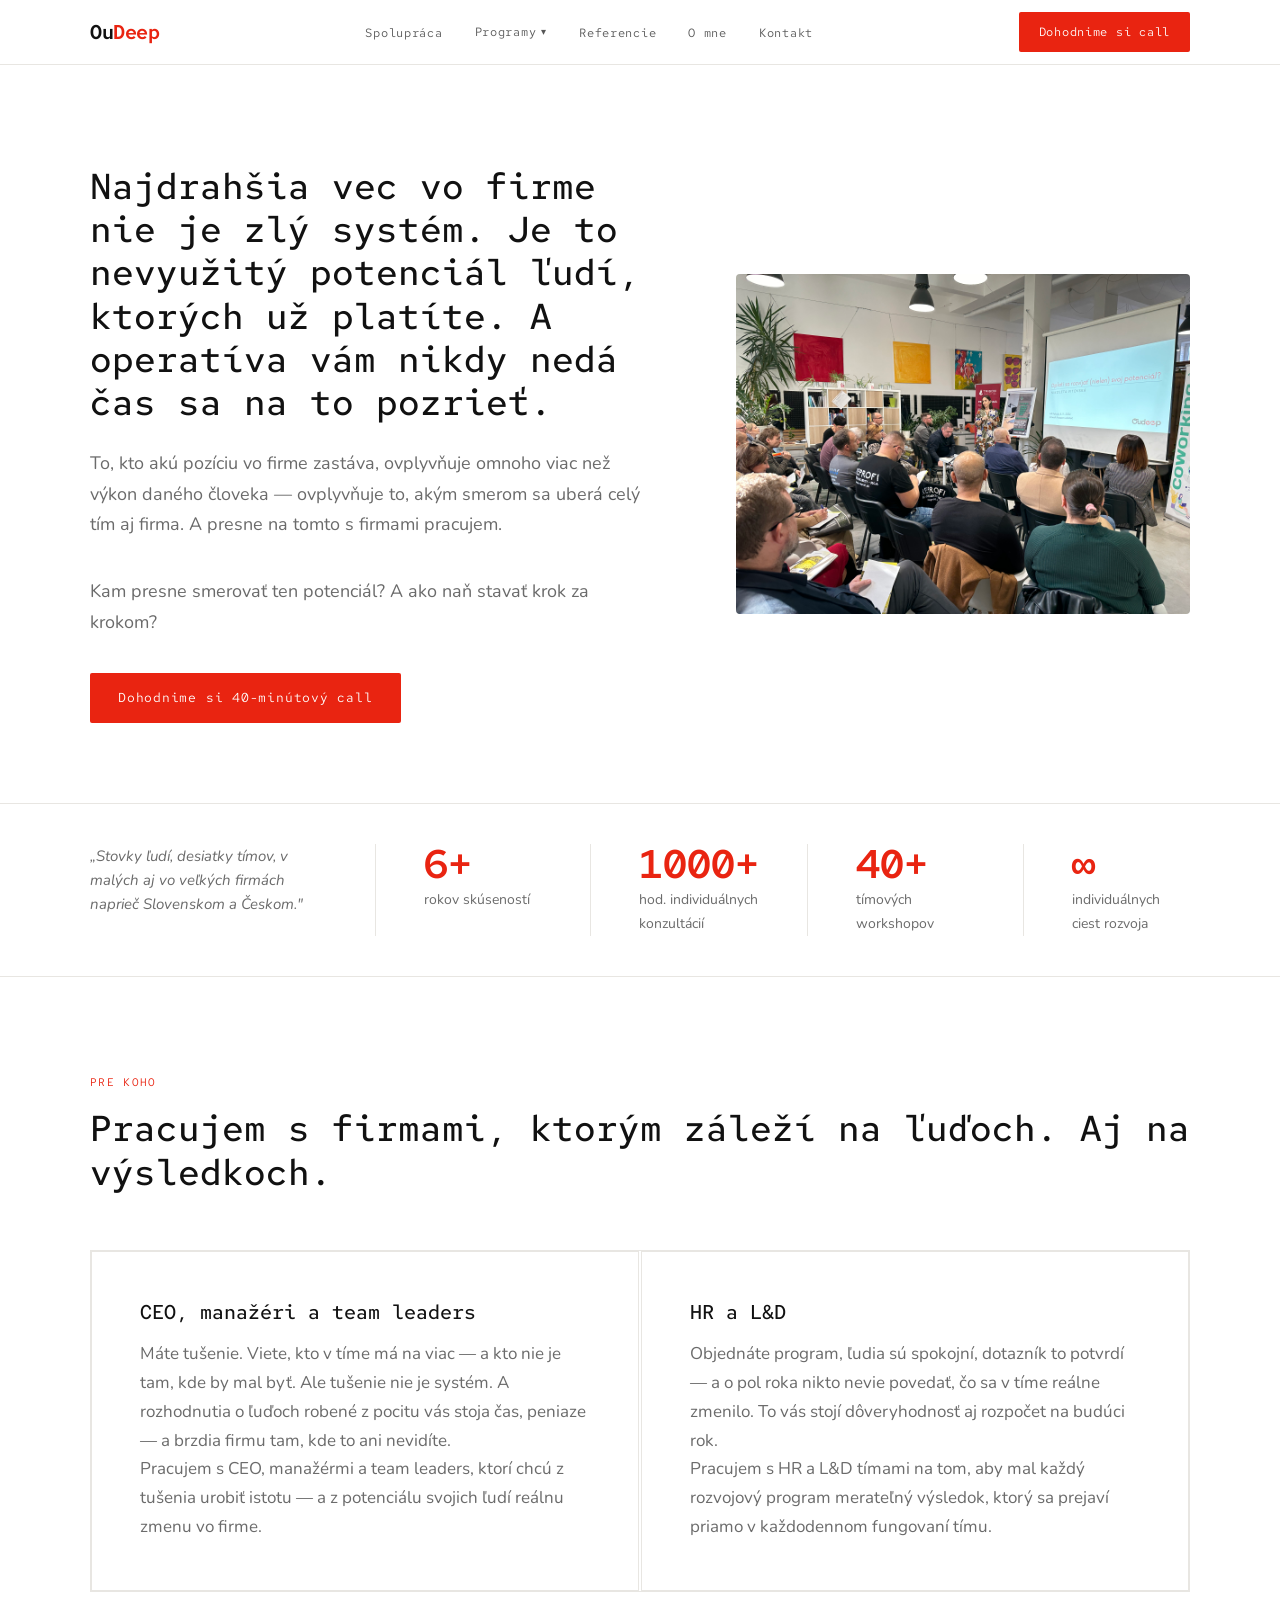
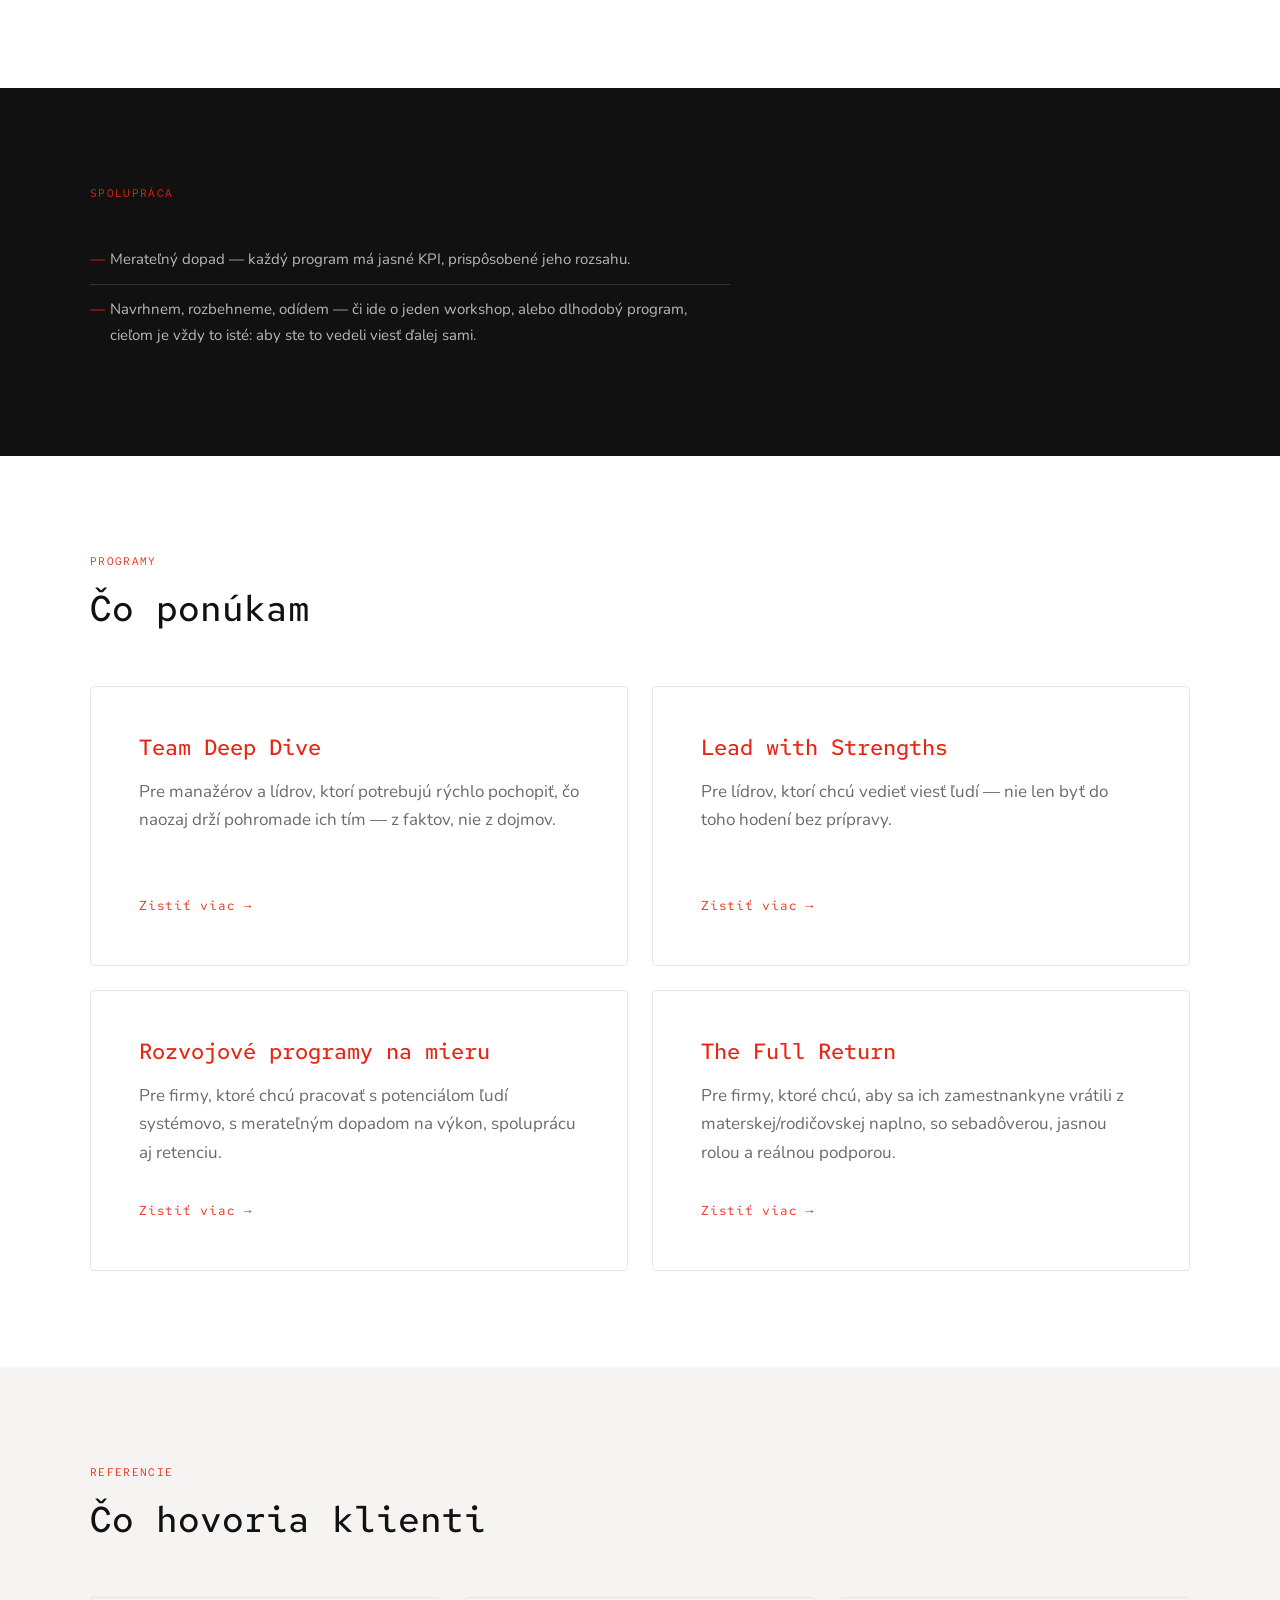
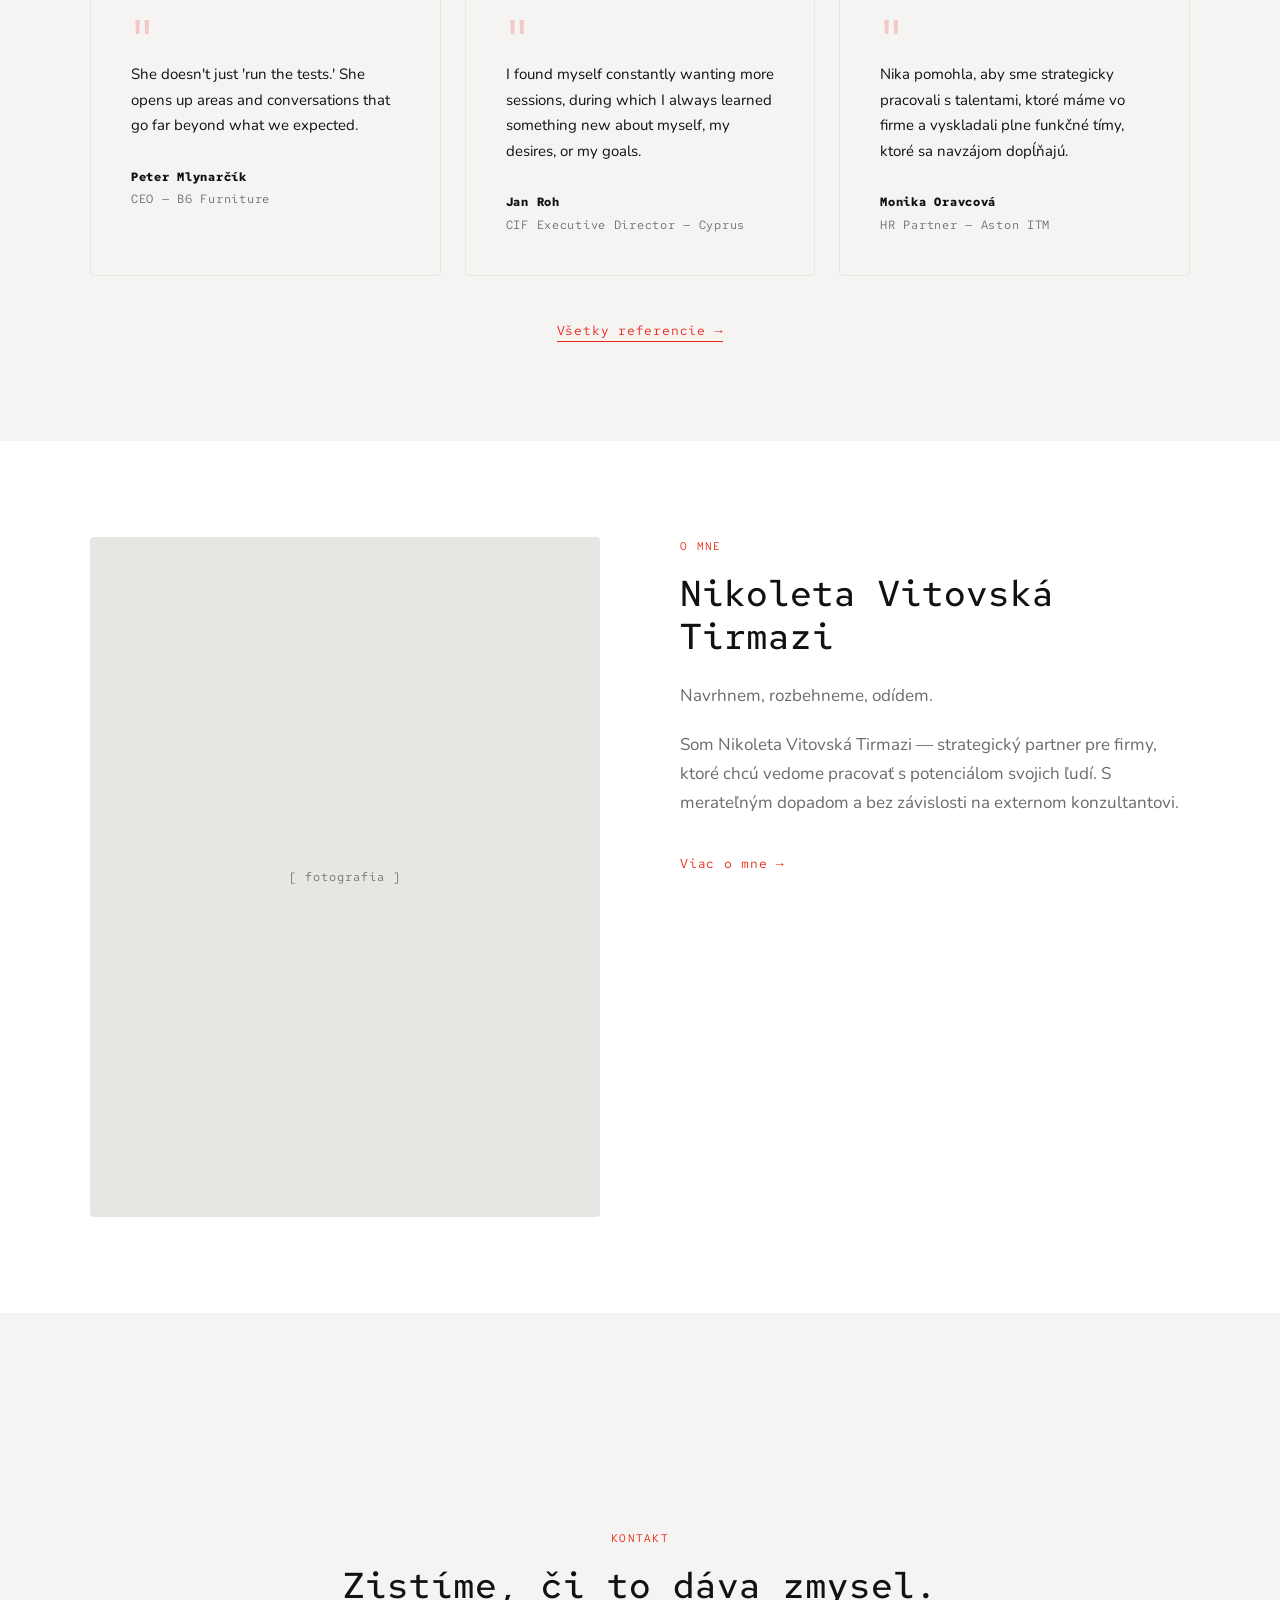
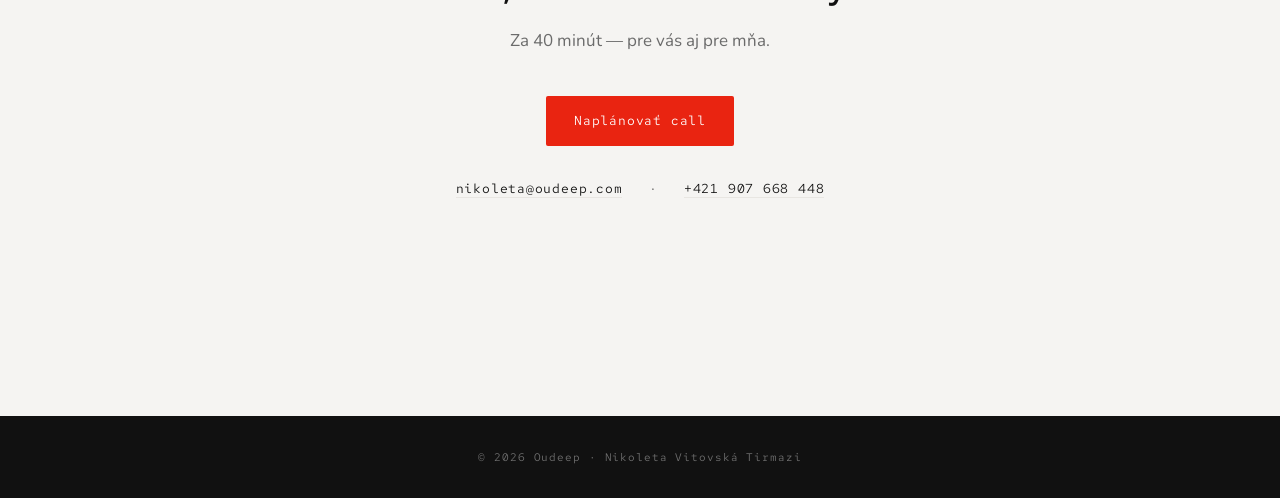
==== commit 86ab4aba: "Doplnenie finálneho web copy, nová stránka Team Deep Dive a hero fotky Aktualizované texty naprieč s" ====
--- a/index.html
+++ b/index.html
@@ -19,13 +19,14 @@
       <li class="nav-dropdown">
         <button class="nav-dropdown-toggle" onclick="toggleDropdown(this)">Programy</button>
         <div class="dropdown-menu">
+          <a href="team-deep-dive.html">Team Deep Dive</a>
           <a href="lead-with-strengths.html">Lead with Strengths</a>
           <a href="the-full-return.html">The Full Return</a>
           <a href="programy-na-mieru.html">Rozvojové programy na mieru</a>
         </div>
       </li>
       <li><a href="referencie.html">Referencie</a></li>
-      <li><a href="#o-mne">O mne</a></li>
+      <li><a href="o-mne.html">O mne</a></li>
       <li><a href="#kontakt">Kontakt</a></li>
     </ul>
     <a class="nav-cta" href="#">Dohodnime si call</a>
@@ -35,11 +36,12 @@
   </div>
   <div class="nav-mobile" id="nav-mobile">
     <a href="#spolupráca" onclick="closeMenu()">Spolupráca</a>
+    <a href="team-deep-dive.html" onclick="closeMenu()">Team Deep Dive</a>
     <a href="lead-with-strengths.html" onclick="closeMenu()">Lead with Strengths</a>
     <a href="the-full-return.html" onclick="closeMenu()">The Full Return</a>
     <a href="programy-na-mieru.html" onclick="closeMenu()">Rozvojové programy na mieru</a>
     <a href="referencie.html" onclick="closeMenu()">Referencie</a>
-    <a href="#o-mne" onclick="closeMenu()">O mne</a>
+    <a href="o-mne.html" onclick="closeMenu()">O mne</a>
     <a href="#kontakt" onclick="closeMenu()">Kontakt</a>
     <a href="#" onclick="closeMenu()">Dohodnime si call →</a>
   </div>
@@ -47,16 +49,14 @@
 
 <!-- HERO -->
 <section class="hero">
-  <div class="hero-label-row" style="max-width:var(--max); margin:0 auto; padding:0 var(--pad); padding-bottom:32px;">
-    <span class="label" style="margin-bottom:0;">Najdrahšia vec vo firme nie je zlý systém. Je to nevyužitý potenciál ľudí, ktorých už platíte. A operatíva vám nikdy nedá čas sa na to pozrieť.</span>
-  </div>
   <div class="hero-inner">
     <div class="hero-text">
-      <h1>Pracujem s firmami, kde sa rozvoj ľudí prestal odkladať — a stáva sa tým, čím mal byť vždy: strategickým rozhodnutím.</h1>
-      <p>Pre firmy, ktoré chcú vedieť kde presne leží ich nevyužitý potenciál — a systematicky s ním pracovať.</p>
+      <h1>Najdrahšia vec vo firme nie je zlý systém. Je to nevyužitý potenciál ľudí, ktorých už platíte. A operatíva vám nikdy nedá čas sa na to pozrieť.</h1>
+      <p>To, kto akú pozíciu vo firme zastáva, ovplyvňuje omnoho viac než výkon daného človeka — ovplyvňuje to, akým smerom sa uberá celý tím aj firma. A presne na tomto s firmami pracujem.</p>
+      <p>Kam presne smerovať ten potenciál? A ako naň stavať krok za krokom?</p>
       <a class="btn btn--red" href="#">Dohodnime si 40-minútový call</a>
     </div>
-    <div class="hero-image">[ fotografia ]</div>
+    <div class="hero-image"><img src="media/homepage-hero.jpg" alt="Oudeep — tímový workshop"></div>
   </div>
 </section>
 
@@ -64,10 +64,14 @@
 <div class="proof-bar">
   <div class="proof-bar-inner">
     <div class="proof-item" style="flex:2;">
-      <p style="font-size:15px; color:var(--gray-text); font-style:italic; line-height:1.6; max-width:420px;">Manažér ktorý roky zastával rolu COO sa ukázal ako prirodzený CCO. Program to pomenoval. Firma to urobila. Dnes je na svojom mieste.</p>
-    </div>
-    <div class="proof-item">
-      <div class="proof-number">800+</div>
+      <p style="font-size:15px; color:var(--gray-text); font-style:italic; line-height:1.6; max-width:340px;">„Stovky ľudí, desiatky tímov, v malých aj vo veľkých firmách naprieč Slovenskom a Českom."</p>
+    </div>
+    <div class="proof-item">
+      <div class="proof-number">6+</div>
+      <div class="proof-desc">rokov skúseností</div>
+    </div>
+    <div class="proof-item">
+      <div class="proof-number">1000+</div>
       <div class="proof-desc">hod. individuálnych konzultácií</div>
     </div>
     <div class="proof-item">
@@ -88,48 +92,27 @@
     <h2>Pracujem s firmami, ktorým záleží na ľuďoch. Aj na výsledkoch.</h2>
     <div class="pre-koho-grid">
       <div class="pre-koho-block">
-        <h3>CEO a manažéri</h3>
-        <p>Máte tušenie. Viete, kto v tíme má na viac — a kto nie je tam kde by mal byť. Ale tušenie nie je systém. A rozhodnutia o ľuďoch robené z pocitu vás stoja čas, peniaze — a brzdí firmu tam, kde to ani nevidíte.</p>
-        <p>Pracujem s CEO a manažérmi, ktorí chcú z tušenia urobiť istotu — a z potenciálu svojich ľudí reálnu zmenu vo firme.</p>
+        <h3>CEO, manažéri a team leaders</h3>
+        <p>Máte tušenie. Viete, kto v tíme má na viac — a kto nie je tam, kde by mal byť. Ale tušenie nie je systém. A rozhodnutia o ľuďoch robené z pocitu vás stoja čas, peniaze — a brzdia firmu tam, kde to ani nevidíte.</p>
+        <p>Pracujem s CEO, manažérmi a team leaders, ktorí chcú z tušenia urobiť istotu — a z potenciálu svojich ľudí reálnu zmenu vo firme.</p>
       </div>
       <div class="pre-koho-block">
-        <h3>HR a lídri</h3>
-        <p>Viete, kde v organizácii niečo nefunguje. Ale keď sa spýtate čo sa po poslednom programe reálne zmenilo — odpoveď je vágna.</p>
-        <p>Pomôžem vám vybudovať systém, kde každý rozvojový program má merateľný výsledok — a kde vedenie vidí čísla, nie len spokojnosť z dotazníka.</p>
-      </div>
-    </div>
-  </div>
-</section>
-
-<!-- SPOLUPRÁCA — 4 PRINCIPY -->
+        <h3>HR a L&D</h3>
+        <p>Objednáte program, ľudia sú spokojní, dotazník to potvrdí — a o pol roka nikto nevie povedať, čo sa v tíme reálne zmenilo. To vás stojí dôveryhodnosť aj rozpočet na budúci rok.</p>
+        <p>Pracujem s HR a L&D tímami na tom, aby mal každý rozvojový program merateľný výsledok, ktorý sa prejaví priamo v každodennom fungovaní tímu.</p>
+      </div>
+    </div>
+  </div>
+</section>
+
+<!-- SPOLUPRÁCA -->
 <section class="section section--dark" id="spolupráca">
   <div class="container">
-    <div class="principy-header">
-      <span class="label">Spolupráca</span>
-      <h2 style="color:var(--white);">Nie som agentúra. Som váš externý partner pre rozvoj ľudí, tímov a firmy.</h2>
-    </div>
-    <div class="principy-grid">
-      <div class="princip">
-        <span class="princip-num">01</span>
-        <h3>Hĺbka, nie objem</h3>
-        <p>Pracujem buď s hotovým programom, ktorý má jasnú štruktúru a overený výsledok — alebo navrhujem program na mieru podľa toho, kde firma je a kam chce ísť.</p>
-      </div>
-      <div class="princip">
-        <span class="princip-num">02</span>
-        <h3>Kontinuita, nie jednorazovosť</h3>
-        <p>Som prítomná od prvého workshopu po záverečné vyhodnotenie. Nestriedajú sa ľudia, nemení sa prístup. Jeden človek, jeden program, jeden štandard.</p>
-      </div>
-      <div class="princip">
-        <span class="princip-num">03</span>
-        <h3>Merateľný dopad</h3>
-        <p>Každý program má nastavené KPI — od spokojnosti účastníkov po retenciu a manažérsku efektivitu. Na konci viete, čo sa zmenilo.</p>
-      </div>
-      <div class="princip">
-        <span class="princip-num">04</span>
-        <h3>Vstúpim, naštartujem, odídem</h3>
-        <p>Nie som tu od toho, aby som zostala donekonečna. Prídem, postavíme systém, spoločne ho rozbehneme a odídem. Vtedy, keď už systém funguje bezo mňa — v rozhodnutiach manažérov, v spolupráci tímov, v tom, ako firma pracuje s ľuďmi každý deň.</p>
-      </div>
-    </div>
+    <span class="label">Spolupráca</span>
+    <ul class="lws-list spolupraca-simple">
+      <li>Merateľný dopad — každý program má jasné KPI, prispôsobené jeho rozsahu.</li>
+      <li>Navrhnem, rozbehneme, odídem — či ide o jeden workshop, alebo dlhodobý program, cieľom je vždy to isté: aby ste to vedeli viesť ďalej sami.</li>
+    </ul>
   </div>
 </section>
 
@@ -138,25 +121,32 @@
   <div class="container">
     <span class="label">Programy</span>
     <h2>Čo ponúkam</h2>
-    <div class="programy-grid" style="grid-template-columns: repeat(3, 1fr);">
+    <div class="programy-grid">
+      <a class="program-karta" href="team-deep-dive.html">
+        <div>
+          <h3>Team Deep Dive</h3>
+          <p>Pre manažérov a lídrov, ktorí potrebujú rýchlo pochopiť, čo naozaj drží pohromade ich tím — z faktov, nie z dojmov.</p>
+        </div>
+        <span class="program-link">Zistiť viac</span>
+      </a>
+      <a class="program-karta" href="lead-with-strengths.html">
+        <div>
+          <h3>Lead with Strengths</h3>
+          <p>Pre lídrov, ktorí chcú vedieť viesť ľudí — nie len byť do toho hodení bez prípravy.</p>
+        </div>
+        <span class="program-link">Zistiť viac</span>
+      </a>
       <a class="program-karta" href="programy-na-mieru.html">
         <div>
           <h3>Rozvojové programy na mieru</h3>
-          <p>Rozvojové programy pre firmy, ktoré chcú pracovať s potenciálom svojich ľudí systémovo — s merateľným dopadom na výkon, spoluprácu aj retenciu.</p>
-        </div>
-        <span class="program-link">Zistiť viac</span>
-      </a>
-      <a class="program-karta" href="lead-with-strengths.html">
-        <div>
-          <h3>Lead with Strengths</h3>
-          <p>Pre lídrov, ktorí sa z top špecialistov stali manažérmi — a nikto ich nenaučil viesť ľudí.</p>
+          <p>Pre firmy, ktoré chcú pracovať s potenciálom ľudí systémovo, s merateľným dopadom na výkon, spoluprácu aj retenciu.</p>
         </div>
         <span class="program-link">Zistiť viac</span>
       </a>
       <a class="program-karta" href="the-full-return.html">
         <div>
           <h3>The Full Return</h3>
-          <p>Pre firmy, ktoré chcú, aby sa ich zamestnankyne vrátili naplno — so sebadôverou, jasnou rolou a reálnou podporou.</p>
+          <p>Pre firmy, ktoré chcú, aby sa ich zamestnankyne vrátili z materskej/rodičovskej naplno, so sebadôverou, jasnou rolou a reálnou podporou.</p>
         </div>
         <span class="program-link">Zistiť viac</span>
       </a>
@@ -178,7 +168,7 @@
         </div>
       </div>
       <div class="referencia">
-        <p class="referencia-text">I found myself constantly wanting more sessions, during which I always learned something new about myself, my desires, or my goals. To this day, I carry with me many lessons that I reached on my own thanks to her questions and guidance.</p>
+        <p class="referencia-text">I found myself constantly wanting more sessions, during which I always learned something new about myself, my desires, or my goals.</p>
         <div class="referencia-autor">
           <strong>Jan Roh</strong>
           <span>CIF Executive Director — Cyprus</span>
--- a/css/style.css
+++ b/css/style.css
@@ -25,8 +25,8 @@
 }
 
 /* ── UTILITIES ── */
-.container { max-width: var(--max); margin: 0 auto; padding: 0 var(--pad); }
-.section { padding: 96px 0; }
+.container { max-width: var(--max); margin: 0 auto; }
+.section { padding: 96px var(--pad); }
 .section--gray { background: var(--gray-light); }
 .section--dark { background: var(--black); color: var(--white); }
 
@@ -230,16 +230,15 @@
 
 /* ── HERO ── */
 .hero {
-  padding: 100px 0 80px;
+  padding: 100px var(--pad) 80px;
   border-bottom: 1px solid var(--gray-mid);
 }
 .hero-inner {
   max-width: var(--max);
   margin: 0 auto;
-  padding: 0 var(--pad);
-  display: grid;
-  grid-template-columns: 1fr 1fr;
-  gap: 64px;
+  display: grid;
+  grid-template-columns: 1.3fr 1fr;
+  gap: 56px;
   align-items: center;
 }
 .hero-text h1 { margin-bottom: 24px; }
@@ -247,7 +246,7 @@
   font-size: 18px;
   color: var(--gray-text);
   margin-bottom: 36px;
-  max-width: 480px;
+  max-width: 560px;
 }
 .hero-image {
   background: var(--gray-mid);
@@ -260,17 +259,24 @@
   font-size: 12px;
   color: var(--gray-text);
   letter-spacing: 0.08em;
-}
+  overflow: hidden;
+}
+.hero-image img {
+  width: 100%;
+  height: 100%;
+  object-fit: cover;
+  display: block;
+}
+.hero-image--portrait { aspect-ratio: 3/4; }
 
 /* ── PROOF BAR ── */
 .proof-bar {
   border-bottom: 1px solid var(--gray-mid);
-  padding: 40px 0;
+  padding: 40px var(--pad);
 }
 .proof-bar-inner {
   max-width: var(--max);
   margin: 0 auto;
-  padding: 0 var(--pad);
   display: flex;
 }
 .proof-item {
@@ -497,7 +503,7 @@
 footer {
   background: var(--black);
   color: rgba(255,255,255,0.4);
-  padding: 32px 0;
+  padding: 32px var(--pad);
   text-align: center;
   font-family: var(--font-heading);
   font-size: 11px;
@@ -656,6 +662,11 @@
   color: var(--red);
 }
 
+/* ── SPOLUPRÁCA (jednoduchá) ── */
+.spolupraca-simple { max-width: 640px; margin-top: 32px; }
+.spolupraca-simple li { color: rgba(255,255,255,0.7); border-bottom: 1px solid rgba(255,255,255,0.15); }
+.spolupraca-simple li::before { color: var(--red); }
+
 /* ── THE FULL RETURN ── */
 .tfr-why-inner {
   display: grid;
@@ -711,14 +722,15 @@
 
 /* ── TABLET (max 900px) ── */
 @media (max-width: 900px) {
-  .section { padding: 72px 0; }
+  .section { padding: 72px var(--pad); }
 
   .nav-links, .nav-cta { display: none; }
   .nav-hamburger { display: flex; }
 
-  .hero { padding: 64px 0 56px; }
+  .hero { padding: 64px var(--pad) 56px; }
   .hero-inner { grid-template-columns: 1fr; gap: 40px; }
   .hero-image { aspect-ratio: 16/9; }
+  .hero-image--portrait { aspect-ratio: 3/4; }
 
   .proof-item { padding: 0 32px 0 0; margin-right: 32px; }
 
@@ -744,13 +756,13 @@
 
 /* ── MOBIL (max 600px) ── */
 @media (max-width: 600px) {
-  .section { padding: 56px 0; }
-
-  .hero { padding: 48px 0 40px; }
+  .section { padding: 56px var(--pad); }
+
+  .hero { padding: 48px var(--pad) 40px; }
   .hero-text p { font-size: 16px; }
   .btn { width: 100%; text-align: center; padding: 16px 24px; }
 
-  .proof-bar { padding: 32px 0; }
+  .proof-bar { padding: 32px var(--pad); }
   .proof-bar-inner { flex-direction: column; }
   .proof-item {
     padding: 20px 0;
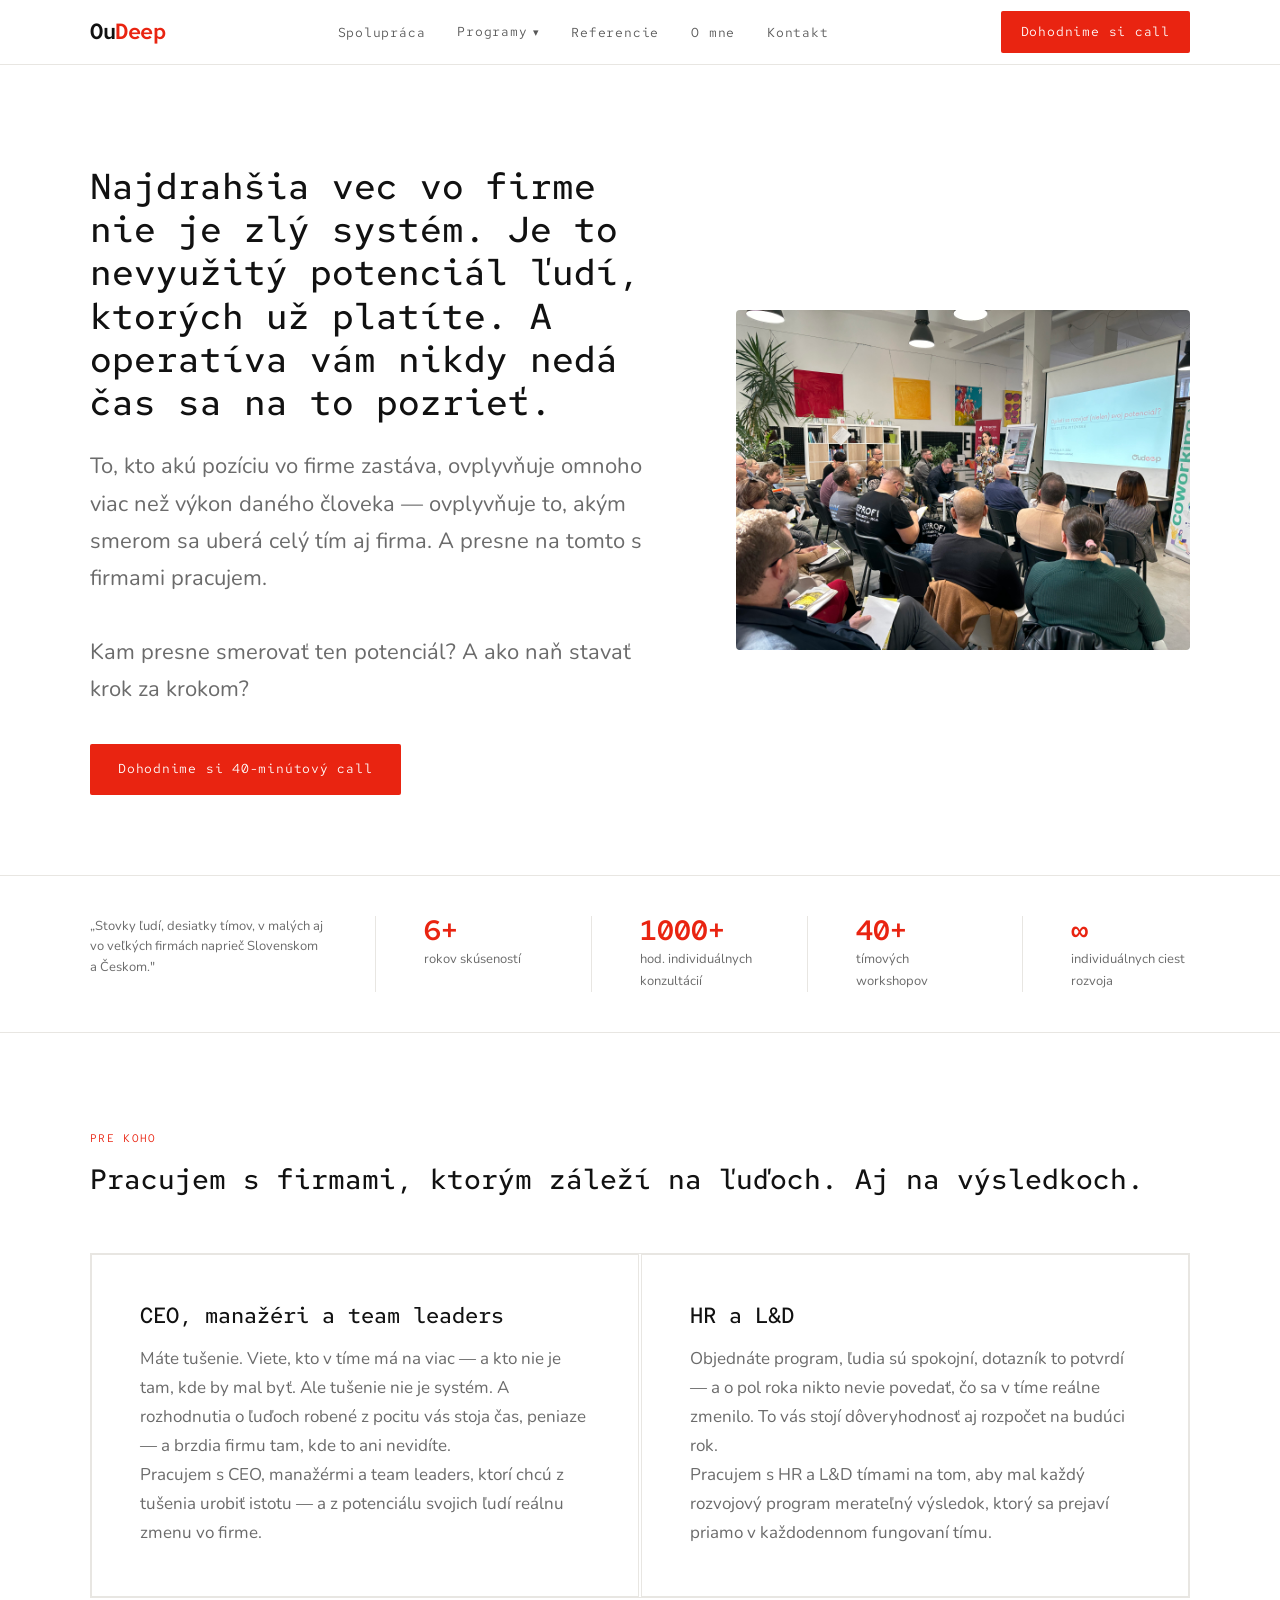
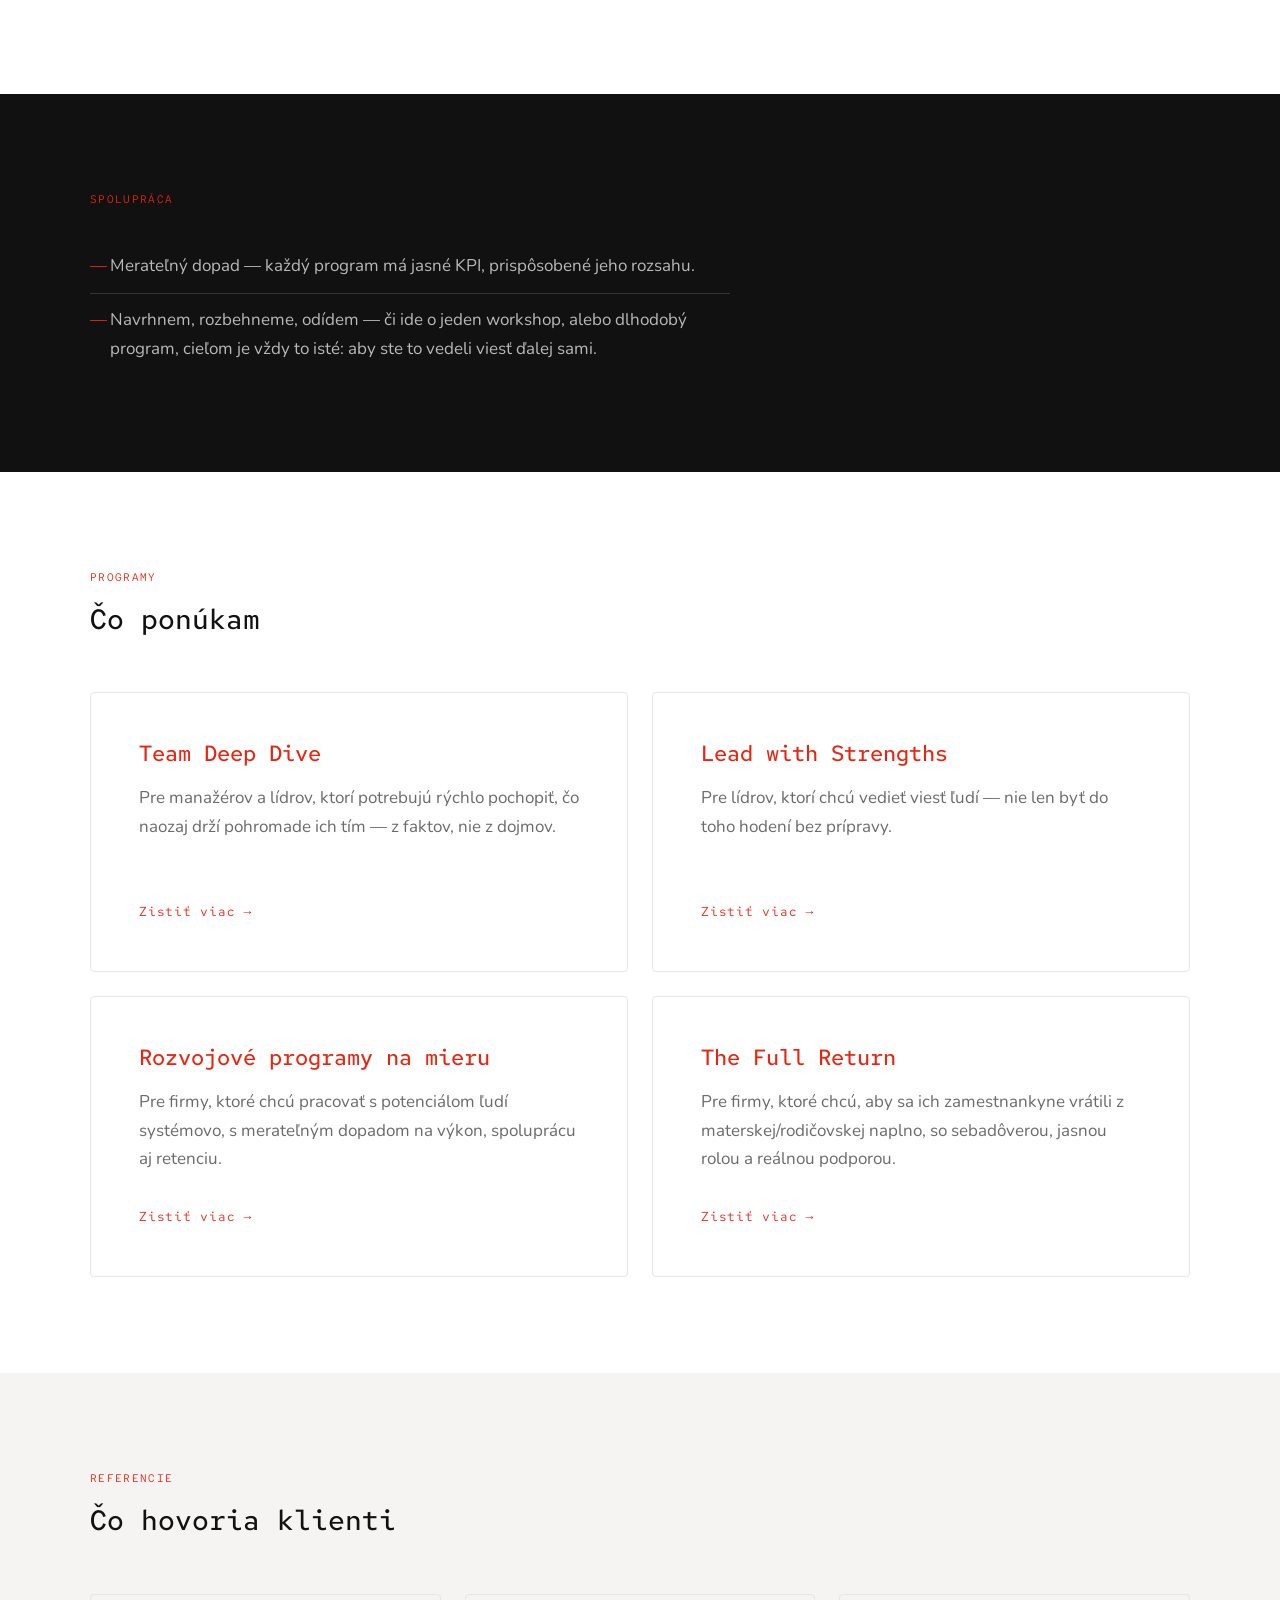
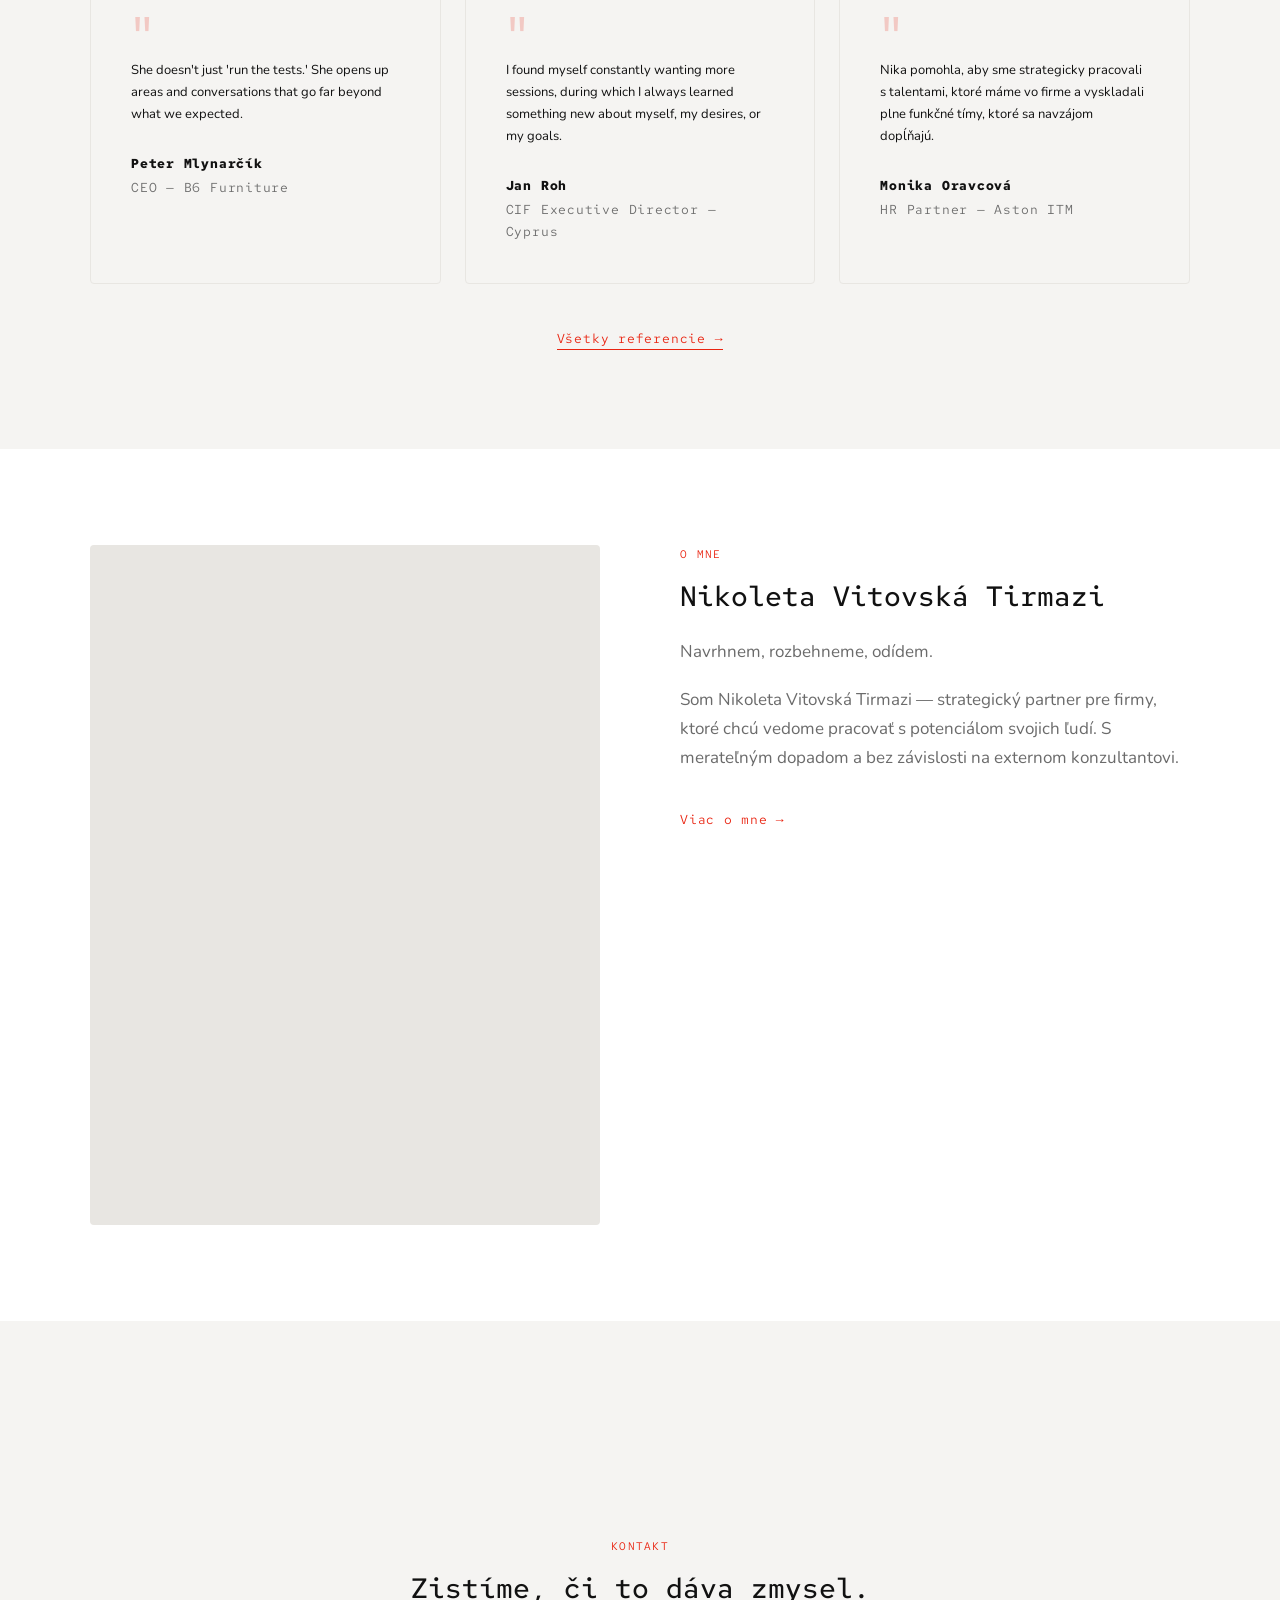
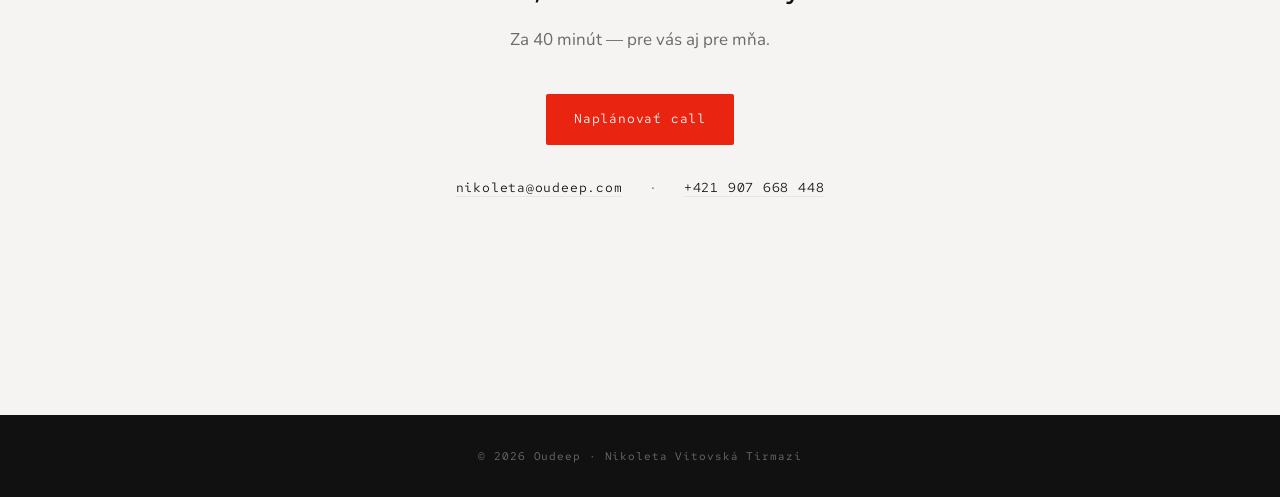
==== commit 2bade854: "Ladenie typografie naprieč webom Sjednocení velikostí, fontů a stylu odstavců (bez kurzívy, bez zbyt" ====
--- a/index.html
+++ b/index.html
@@ -64,7 +64,7 @@
 <div class="proof-bar">
   <div class="proof-bar-inner">
     <div class="proof-item" style="flex:2;">
-      <p style="font-size:15px; color:var(--gray-text); font-style:italic; line-height:1.6; max-width:340px;">„Stovky ľudí, desiatky tímov, v malých aj vo veľkých firmách naprieč Slovenskom a Českom."</p>
+      <p style="font-size:var(--text-sm); color:var(--gray-text); line-height:1.6; max-width:340px;">„Stovky ľudí, desiatky tímov, v malých aj vo veľkých firmách naprieč Slovenskom a Českom."</p>
     </div>
     <div class="proof-item">
       <div class="proof-number">6+</div>
@@ -192,7 +192,7 @@
 <section class="section" id="o-mne">
   <div class="container">
     <div class="o-mne-inner">
-      <div class="o-mne-foto">[ fotografia ]</div>
+      <div class="o-mne-foto"><img src="media/home-page-sekcia-o-mne-nikoleta-vitovska-tirmazi.jpg" alt="Nikoleta Vitovská Tirmazi"></div>
       <div class="o-mne-text">
         <span class="label">O mne</span>
         <h2 style="margin-bottom:24px;">Nikoleta Vitovská Tirmazi</h2>
--- a/css/style.css
+++ b/css/style.css
@@ -11,6 +11,14 @@
   --font-body: 'Nunito', sans-serif;
   --max: 1100px;
   --pad: clamp(24px, 5vw, 80px);
+
+  /* Typografická škála */
+  --text-xs:   11px;   /* labely, čísla */
+  --text-sm:   13px;   /* nav, tlačítka, zdroje */
+  --text-base: 17px;   /* body text */
+  --text-lg:   clamp(18px, 2vw, 22px);  /* perex, důležitý text */
+  --text-xl:   clamp(20px, 2.5vw, 28px);  /* H2 */
+  --text-2xl:  clamp(22px, 3vw, 36px);    /* H1 */
 }
 
 html { scroll-behavior: smooth; }
@@ -19,7 +27,7 @@
   font-family: var(--font-body);
   color: var(--black);
   background: var(--white);
-  font-size: 17px;
+  font-size: var(--text-base);
   line-height: 1.7;
   -webkit-font-smoothing: antialiased;
 }
@@ -32,7 +40,7 @@
 
 .label {
   font-family: var(--font-heading);
-  font-size: 11px;
+  font-size: var(--text-xs);
   letter-spacing: 0.12em;
   text-transform: uppercase;
   color: var(--red);
@@ -41,14 +49,14 @@
 }
 
 h1, h2, h3 { font-family: var(--font-heading); font-weight: 500; line-height: 1.2; }
-h1 { font-size: clamp(22px, 3vw, 36px); }
-h2 { font-size: clamp(22px, 3vw, 36px); }
-h3 { font-size: clamp(16px, 2vw, 20px); }
+h1 { font-size: var(--text-2xl); }
+h2 { font-size: var(--text-xl); }
+h3 { font-size: var(--text-lg); }
 
 .btn {
   display: inline-block;
   font-family: var(--font-heading);
-  font-size: 13px;
+  font-size: var(--text-sm);
   letter-spacing: 0.06em;
   padding: 14px 28px;
   border-radius: 2px;
@@ -83,7 +91,7 @@
 }
 .logo {
   font-family: var(--font-heading);
-  font-size: 20px;
+  font-size: var(--text-lg);
   font-weight: 600;
   color: var(--black);
   text-decoration: none;
@@ -98,7 +106,7 @@
 }
 .nav-links a {
   font-family: var(--font-heading);
-  font-size: 12px;
+  font-size: var(--text-sm);
   letter-spacing: 0.06em;
   text-decoration: none;
   color: var(--black);
@@ -108,7 +116,7 @@
 .nav-links a:hover { opacity: 1; }
 .nav-cta {
   font-family: var(--font-heading);
-  font-size: 12px;
+  font-size: var(--text-sm);
   letter-spacing: 0.06em;
   padding: 10px 20px;
   background: var(--red);
@@ -125,7 +133,7 @@
 }
 .nav-dropdown-toggle {
   font-family: var(--font-heading);
-  font-size: 12px;
+  font-size: var(--text-sm);
   letter-spacing: 0.06em;
   text-decoration: none;
   color: var(--black);
@@ -141,7 +149,7 @@
 }
 .nav-dropdown-toggle::after {
   content: '▾';
-  font-size: 10px;
+  font-size: var(--text-xs);
   transition: transform 0.2s;
 }
 .nav-dropdown-toggle:hover { opacity: 1; }
@@ -164,7 +172,7 @@
 .dropdown-menu a {
   display: block;
   font-family: var(--font-heading);
-  font-size: 12px;
+  font-size: var(--text-sm);
   letter-spacing: 0.06em;
   text-decoration: none;
   color: var(--black);
@@ -213,7 +221,7 @@
 .nav-mobile.open { display: flex; }
 .nav-mobile a {
   font-family: var(--font-heading);
-  font-size: 13px;
+  font-size: var(--text-sm);
   letter-spacing: 0.06em;
   text-decoration: none;
   color: var(--black);
@@ -243,7 +251,7 @@
 }
 .hero-text h1 { margin-bottom: 24px; }
 .hero-text p {
-  font-size: 18px;
+  font-size: var(--text-lg);
   color: var(--gray-text);
   margin-bottom: 36px;
   max-width: 560px;
@@ -256,7 +264,7 @@
   align-items: center;
   justify-content: center;
   font-family: var(--font-heading);
-  font-size: 12px;
+  font-size: var(--text-xs);
   color: var(--gray-text);
   letter-spacing: 0.08em;
   overflow: hidden;
@@ -268,6 +276,7 @@
   display: block;
 }
 .hero-image--portrait { aspect-ratio: 3/4; }
+.hero-image--portrait img { object-position: center bottom; }
 
 /* ── PROOF BAR ── */
 .proof-bar {
@@ -288,13 +297,13 @@
 .proof-item:last-child { border-right: none; margin-right: 0; padding-right: 0; }
 .proof-number {
   font-family: var(--font-heading);
-  font-size: 40px;
+  font-size: var(--text-xl);
   font-weight: 600;
   color: var(--red);
   line-height: 1;
   margin-bottom: 4px;
 }
-.proof-desc { font-size: 14px; color: var(--gray-text); }
+.proof-desc { font-size: var(--text-sm); color: var(--gray-text); }
 
 /* ── PRE KOHO ── */
 .pre-koho-grid {
@@ -324,14 +333,14 @@
 }
 .princip-num {
   font-family: var(--font-heading);
-  font-size: 11px;
+  font-size: var(--text-xs);
   letter-spacing: 0.1em;
   color: var(--red);
   margin-bottom: 20px;
   display: block;
 }
-.princip h3 { font-size: 16px; margin-bottom: 16px; color: var(--white); }
-.princip p { font-size: 15px; color: rgba(255,255,255,0.6); line-height: 1.6; }
+.princip h3 { font-size: var(--text-base); margin-bottom: 16px; color: var(--white); }
+.princip p { font-size: var(--text-base); color: rgba(255,255,255,0.6); line-height: 1.6; }
 
 /* ── PROGRAMY ── */
 .programy-grid {
@@ -353,11 +362,11 @@
   color: var(--black);
 }
 .program-karta:hover { border-color: var(--red); }
-.program-karta h3 { font-size: 22px; margin-bottom: 16px; color: var(--red); }
+.program-karta h3 { font-size: var(--text-lg); margin-bottom: 16px; color: var(--red); }
 .program-karta p { color: var(--gray-text); margin-bottom: 32px; flex: 1; }
 .program-link {
   font-family: var(--font-heading);
-  font-size: 13px;
+  font-size: var(--text-sm);
   letter-spacing: 0.06em;
   color: var(--red);
   text-decoration: none;
@@ -392,7 +401,7 @@
   line-height: 1;
 }
 .referencia-text {
-  font-size: 15px;
+  font-size: var(--text-sm);
   line-height: 1.7;
   color: var(--black);
   margin-bottom: 28px;
@@ -400,7 +409,7 @@
 }
 .referencia-autor {
   font-family: var(--font-heading);
-  font-size: 12px;
+  font-size: var(--text-sm);
   letter-spacing: 0.06em;
 }
 .referencia-autor strong { display: block; margin-bottom: 2px; }
@@ -408,7 +417,7 @@
 .referencie-link { margin-top: 40px; text-align: center; }
 .referencie-link a {
   font-family: var(--font-heading);
-  font-size: 13px;
+  font-size: var(--text-sm);
   letter-spacing: 0.06em;
   color: var(--red);
   text-decoration: none;
@@ -431,9 +440,19 @@
   align-items: center;
   justify-content: center;
   font-family: var(--font-heading);
-  font-size: 12px;
+  font-size: var(--text-xs);
   color: var(--gray-text);
   letter-spacing: 0.08em;
+  overflow: hidden;
+}
+.o-mne-foto img {
+  width: 100%;
+  height: 100%;
+  object-fit: cover;
+  object-position: center 80%;
+  transform: scale(1.08);
+  transform-origin: center bottom;
+  display: block;
 }
 .o-mne-text p { color: var(--gray-text); margin-bottom: 20px; }
 .o-mne-text p:last-of-type { margin-bottom: 32px; }
@@ -443,7 +462,7 @@
 }
 .accordion-toggle {
   font-family: var(--font-heading);
-  font-size: 13px;
+  font-size: var(--text-sm);
   letter-spacing: 0.06em;
   color: var(--red);
   background: none;
@@ -462,15 +481,15 @@
 .accordion-content.open { display: block; }
 .accordion-content h4 {
   font-family: var(--font-heading);
-  font-size: 14px;
+  font-size: var(--text-sm);
   font-weight: 500;
   margin-bottom: 12px;
   margin-top: 24px;
 }
-.accordion-content p { color: var(--gray-text); font-size: 15px; margin-bottom: 16px; }
+.accordion-content p { color: var(--gray-text); font-size: var(--text-sm); margin-bottom: 16px; }
 .accordion-content ul { list-style: none; padding: 0; }
 .accordion-content ul li {
-  font-size: 15px;
+  font-size: var(--text-sm);
   color: var(--gray-text);
   padding: 4px 0;
   padding-left: 16px;
@@ -493,7 +512,7 @@
 .cta-contact {
   margin-top: 32px;
   font-family: var(--font-heading);
-  font-size: 13px;
+  font-size: var(--text-sm);
   letter-spacing: 0.06em;
   color: var(--gray-text);
 }
@@ -506,7 +525,7 @@
   padding: 32px var(--pad);
   text-align: center;
   font-family: var(--font-heading);
-  font-size: 11px;
+  font-size: var(--text-xs);
   letter-spacing: 0.08em;
 }
 
@@ -514,12 +533,6 @@
 .positioning-text p {
   color: var(--gray-text);
   margin-bottom: 20px;
-}
-.positioning-text p:nth-child(2) {
-  font-family: var(--font-heading);
-  font-size: 15px;
-  color: var(--black);
-  font-weight: 500;
 }
 
 /* ── ČO FIRMA ZÍSKA (programy na mieru) ── */
@@ -534,29 +547,19 @@
 }
 .ziska-num {
   font-family: var(--font-heading);
-  font-size: 11px;
+  font-size: var(--text-xs);
   letter-spacing: 0.1em;
   color: var(--red);
   margin-bottom: 16px;
   display: block;
 }
 .ziska-item p {
-  font-size: 15px;
+  font-size: var(--text-base);
   color: rgba(255,255,255,0.7);
   line-height: 1.6;
 }
 
 /* ── CENA ── */
-.cena-block {
-  max-width: 720px;
-}
-.cena-text h2 { margin-bottom: 20px; }
-.cena-text p { color: var(--gray-text); }
-
-/* ── CENA ── */
-.cena-block {
-  max-width: 720px;
-}
 .cena-text h2 { margin-bottom: 20px; }
 .cena-text p { color: var(--gray-text); }
 .cena-block h2 { margin-bottom: 20px; }
@@ -569,7 +572,7 @@
 }
 .problem-stat {
   font-family: var(--font-heading);
-  font-size: 18px !important;
+  font-size: var(--text-lg) !important;
   color: var(--black) !important;
   border-left: 3px solid var(--red);
   padding-left: 20px;
@@ -578,7 +581,7 @@
 .problem-stat strong { color: var(--red); }
 .problem-source {
   font-family: var(--font-heading);
-  font-size: 11px !important;
+  font-size: var(--text-xs) !important;
   letter-spacing: 0.08em;
   color: var(--gray-text) !important;
   margin-bottom: 24px !important;
@@ -608,7 +611,7 @@
 .lws-prekoho-num {
   font-family: var(--font-heading);
   color: var(--red);
-  font-size: 18px;
+  font-size: var(--text-lg);
   flex-shrink: 0;
   margin-top: 2px;
 }
@@ -626,14 +629,14 @@
 }
 .faza-num {
   font-family: var(--font-heading);
-  font-size: 11px;
+  font-size: var(--text-xs);
   letter-spacing: 0.1em;
   color: var(--red);
   margin-bottom: 20px;
   display: block;
 }
-.faza h3 { font-size: 16px; margin-bottom: 16px; color: var(--white); }
-.faza p { font-size: 15px; color: rgba(255,255,255,0.6); line-height: 1.6; }
+.faza h3 { font-size: var(--text-base); margin-bottom: 16px; color: var(--white); }
+.faza p { font-size: var(--text-base); color: rgba(255,255,255,0.6); line-height: 1.6; }
 
 /* ── DVA STĹPCE (výstupy) ── */
 .lws-two-col {
@@ -652,7 +655,7 @@
   padding-left: 20px;
   border-bottom: 1px solid var(--gray-mid);
   position: relative;
-  font-size: 15px;
+  font-size: var(--text-base);
 }
 .lws-list li:last-child { border-bottom: none; }
 .lws-list li::before {
@@ -681,7 +684,7 @@
 }
 .tfr-quote {
   font-family: var(--font-heading);
-  font-size: 15px !important;
+  font-size: var(--text-lg) !important;
   color: var(--black) !important;
   border-left: 3px solid var(--red);
   padding-left: 20px;
@@ -703,20 +706,18 @@
 }
 .modul-num {
   font-family: var(--font-heading);
-  font-size: 11px;
+  font-size: var(--text-xs);
   letter-spacing: 0.1em;
   color: var(--red);
   margin-bottom: 16px;
   display: block;
 }
-.modul h3 { font-size: 15px; margin-bottom: 12px; color: var(--white); }
-.modul p { font-size: 14px; color: rgba(255,255,255,0.6); line-height: 1.6; }
+.modul h3 { font-size: var(--text-base); margin-bottom: 12px; color: var(--white); }
+.modul p { font-size: var(--text-base); color: rgba(255,255,255,0.6); line-height: 1.6; }
 .moduly-note {
   margin-top: 32px;
-  font-size: 14px;
   color: rgba(255,255,255,0.4);
-  font-family: var(--font-heading);
-  font-size: 12px;
+  font-size: var(--text-xs);
   letter-spacing: 0.04em;
 }
 
@@ -759,7 +760,6 @@
   .section { padding: 56px var(--pad); }
 
   .hero { padding: 48px var(--pad) 40px; }
-  .hero-text p { font-size: 16px; }
   .btn { width: 100%; text-align: center; padding: 16px 24px; }
 
   .proof-bar { padding: 32px var(--pad); }
@@ -774,7 +774,7 @@
     gap: 16px;
   }
   .proof-item:last-child { border-bottom: none; }
-  .proof-number { font-size: 28px; min-width: 60px; margin-bottom: 0; }
+  .proof-number { min-width: 60px; margin-bottom: 0; }
 
   .pre-koho-block { padding: 32px 24px; }
 
@@ -799,4 +799,4 @@
 
   .cta-zaver { padding: 72px 0; }
   .cta-contact { display: flex; flex-direction: column; gap: 8px; align-items: center; }
-}+}
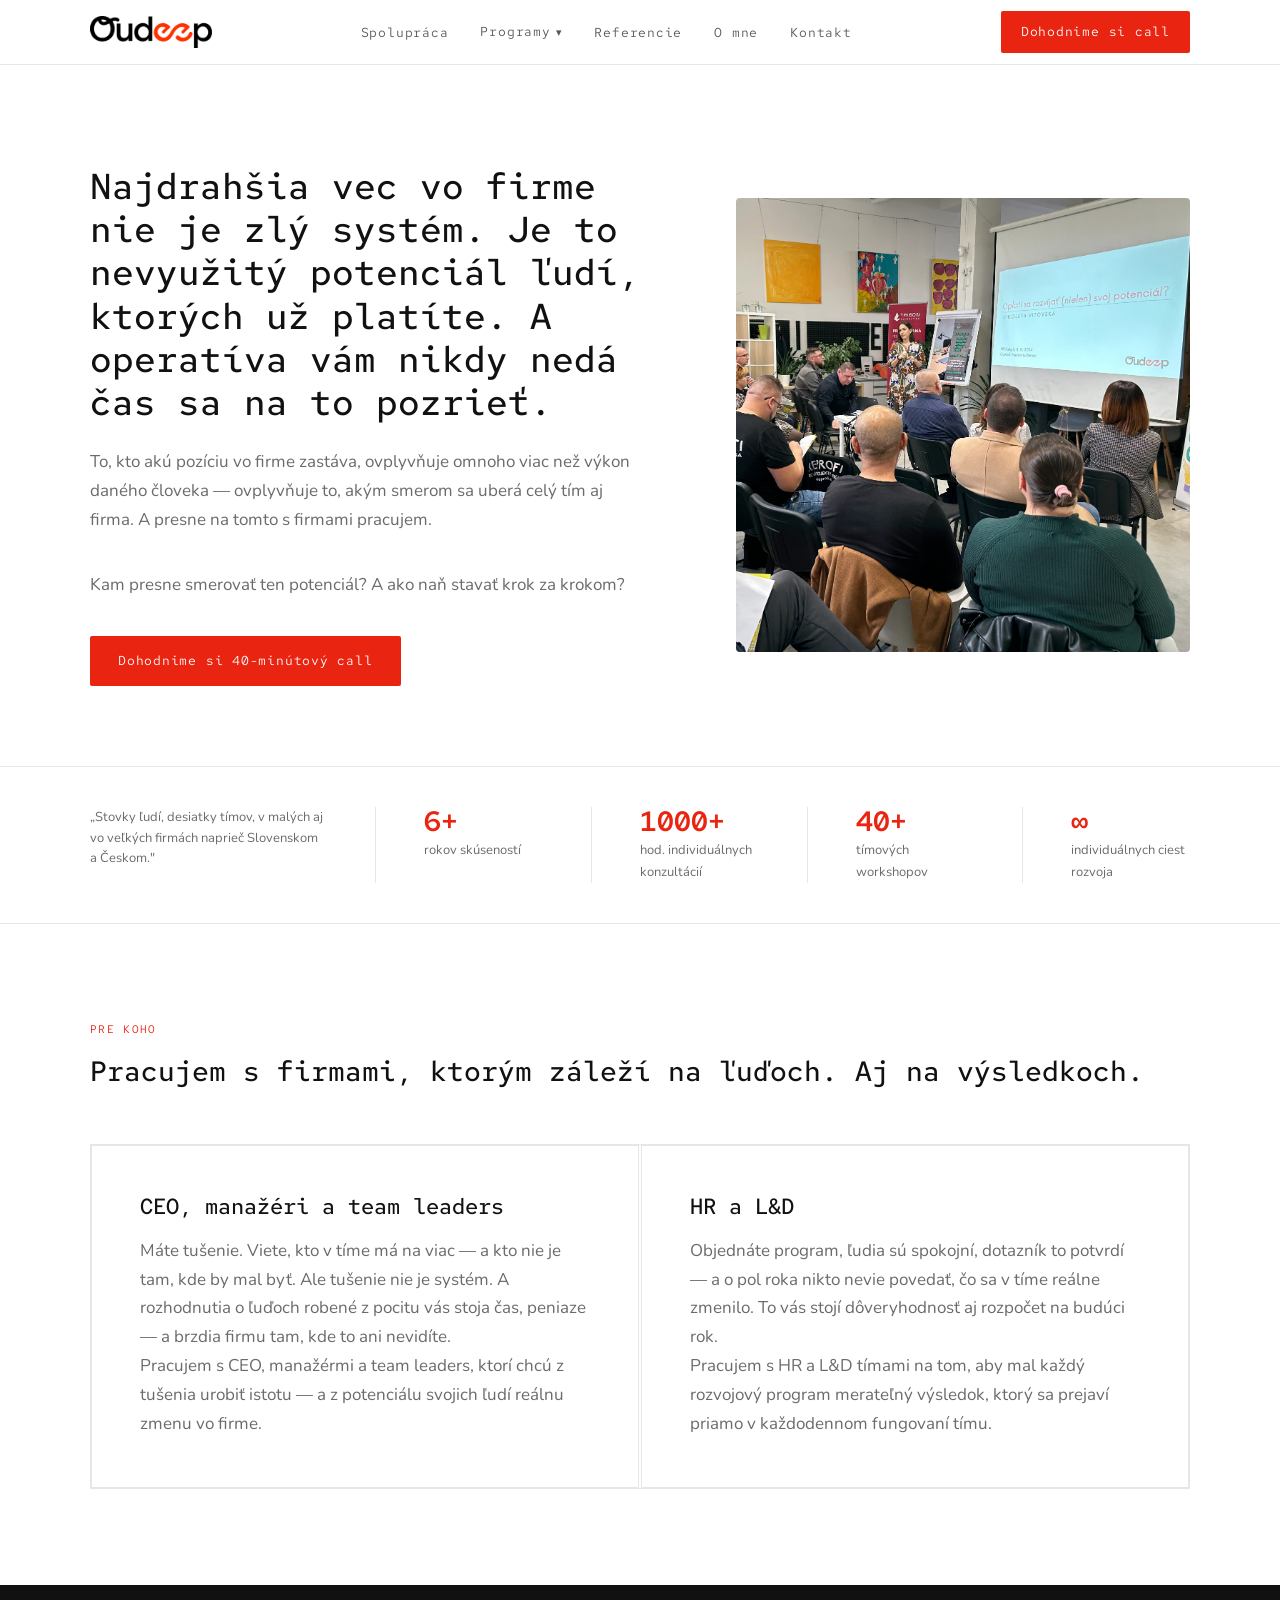
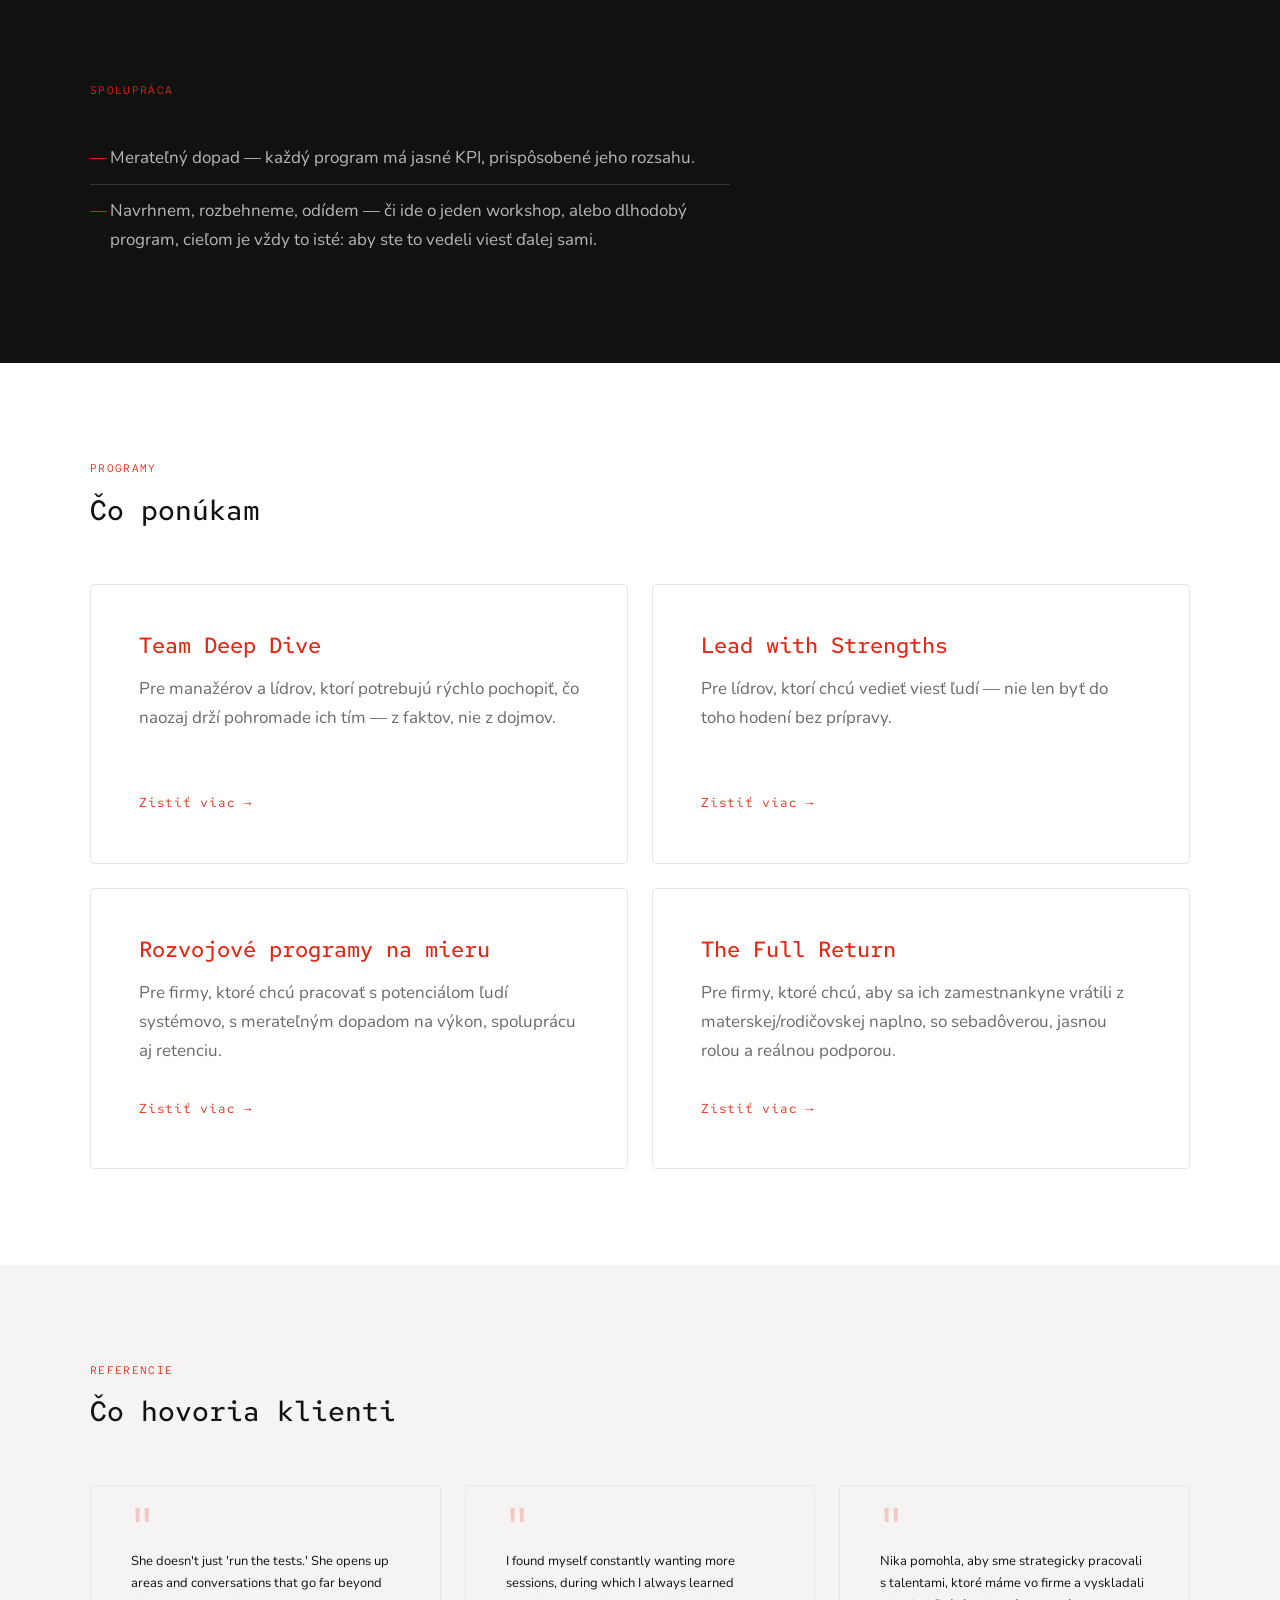
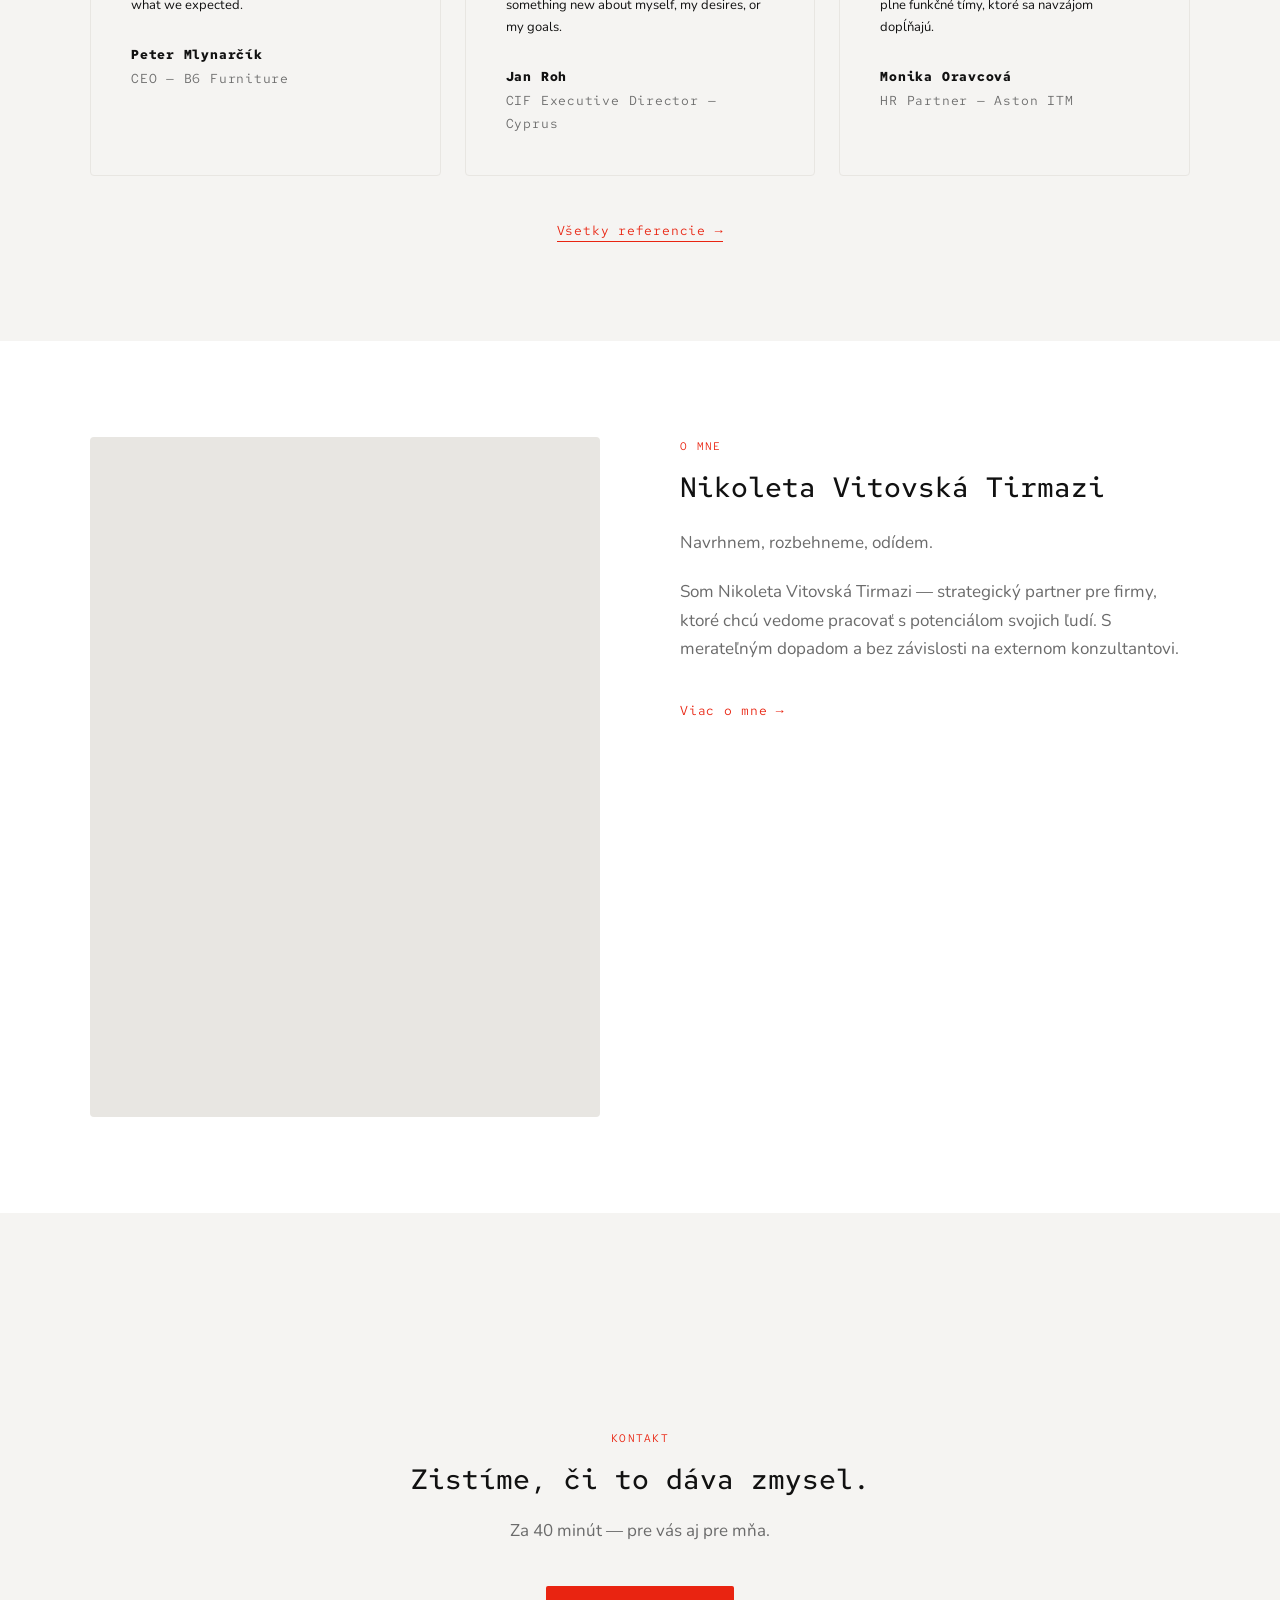
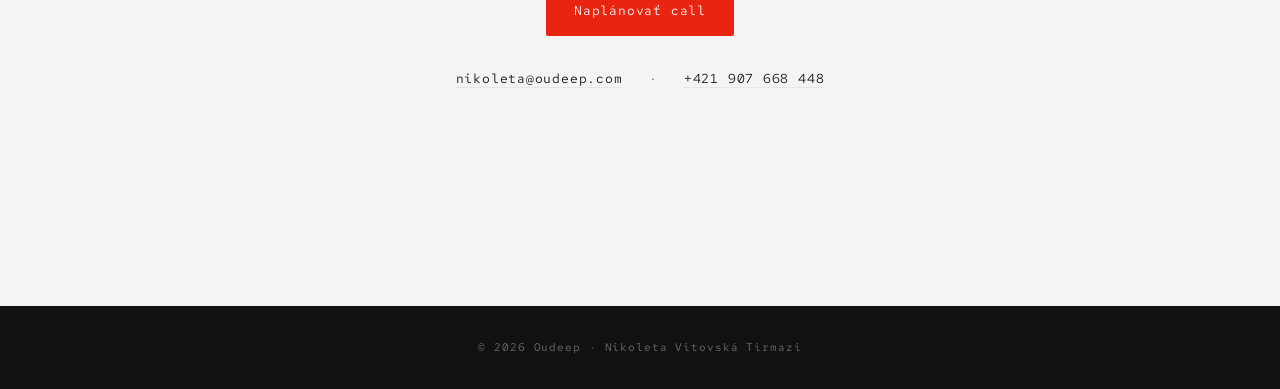
==== commit a17670b2: "Logo v navigácii, hero fotky O mne a homepage, ladenie perexov Nahradenie textového loga obrázkom na" ====
--- a/index.html
+++ b/index.html
@@ -13,7 +13,7 @@
 <!-- NAV -->
 <nav>
   <div class="nav-inner">
-    <a class="logo" href="#">Ou<span>Deep</span></a>
+    <a class="logo" href="#"><img src="media/oudeep-logo-300x79.png" alt="Oudeep"></a>
     <ul class="nav-links">
       <li><a href="#spolupráca">Spolupráca</a></li>
       <li class="nav-dropdown">
@@ -56,7 +56,7 @@
       <p>Kam presne smerovať ten potenciál? A ako naň stavať krok za krokom?</p>
       <a class="btn btn--red" href="#">Dohodnime si 40-minútový call</a>
     </div>
-    <div class="hero-image"><img src="media/homepage-hero.jpg" alt="Oudeep — tímový workshop"></div>
+    <div class="hero-image hero-image--square"><img src="media/homepage-hero-square.webp" alt="Oudeep — tímový workshop"></div>
   </div>
 </section>
 
--- a/css/style.css
+++ b/css/style.css
@@ -90,14 +90,14 @@
   height: 64px;
 }
 .logo {
-  font-family: var(--font-heading);
-  font-size: var(--text-lg);
-  font-weight: 600;
-  color: var(--black);
-  text-decoration: none;
-  letter-spacing: -0.02em;
-}
-.logo span { color: var(--red); }
+  display: flex;
+  align-items: center;
+}
+.logo img {
+  height: 32px;
+  width: auto;
+  display: block;
+}
 .nav-links {
   display: flex;
   align-items: center;
@@ -251,7 +251,7 @@
 }
 .hero-text h1 { margin-bottom: 24px; }
 .hero-text p {
-  font-size: var(--text-lg);
+  font-size: var(--text-base);
   color: var(--gray-text);
   margin-bottom: 36px;
   max-width: 560px;
@@ -277,6 +277,7 @@
 }
 .hero-image--portrait { aspect-ratio: 3/4; }
 .hero-image--portrait img { object-position: center bottom; }
+.hero-image--square { aspect-ratio: 1/1; }
 
 /* ── PROOF BAR ── */
 .proof-bar {
@@ -732,6 +733,7 @@
   .hero-inner { grid-template-columns: 1fr; gap: 40px; }
   .hero-image { aspect-ratio: 16/9; }
   .hero-image--portrait { aspect-ratio: 3/4; }
+  .hero-image--square { aspect-ratio: 1/1; }
 
   .proof-item { padding: 0 32px 0 0; margin-right: 32px; }
 
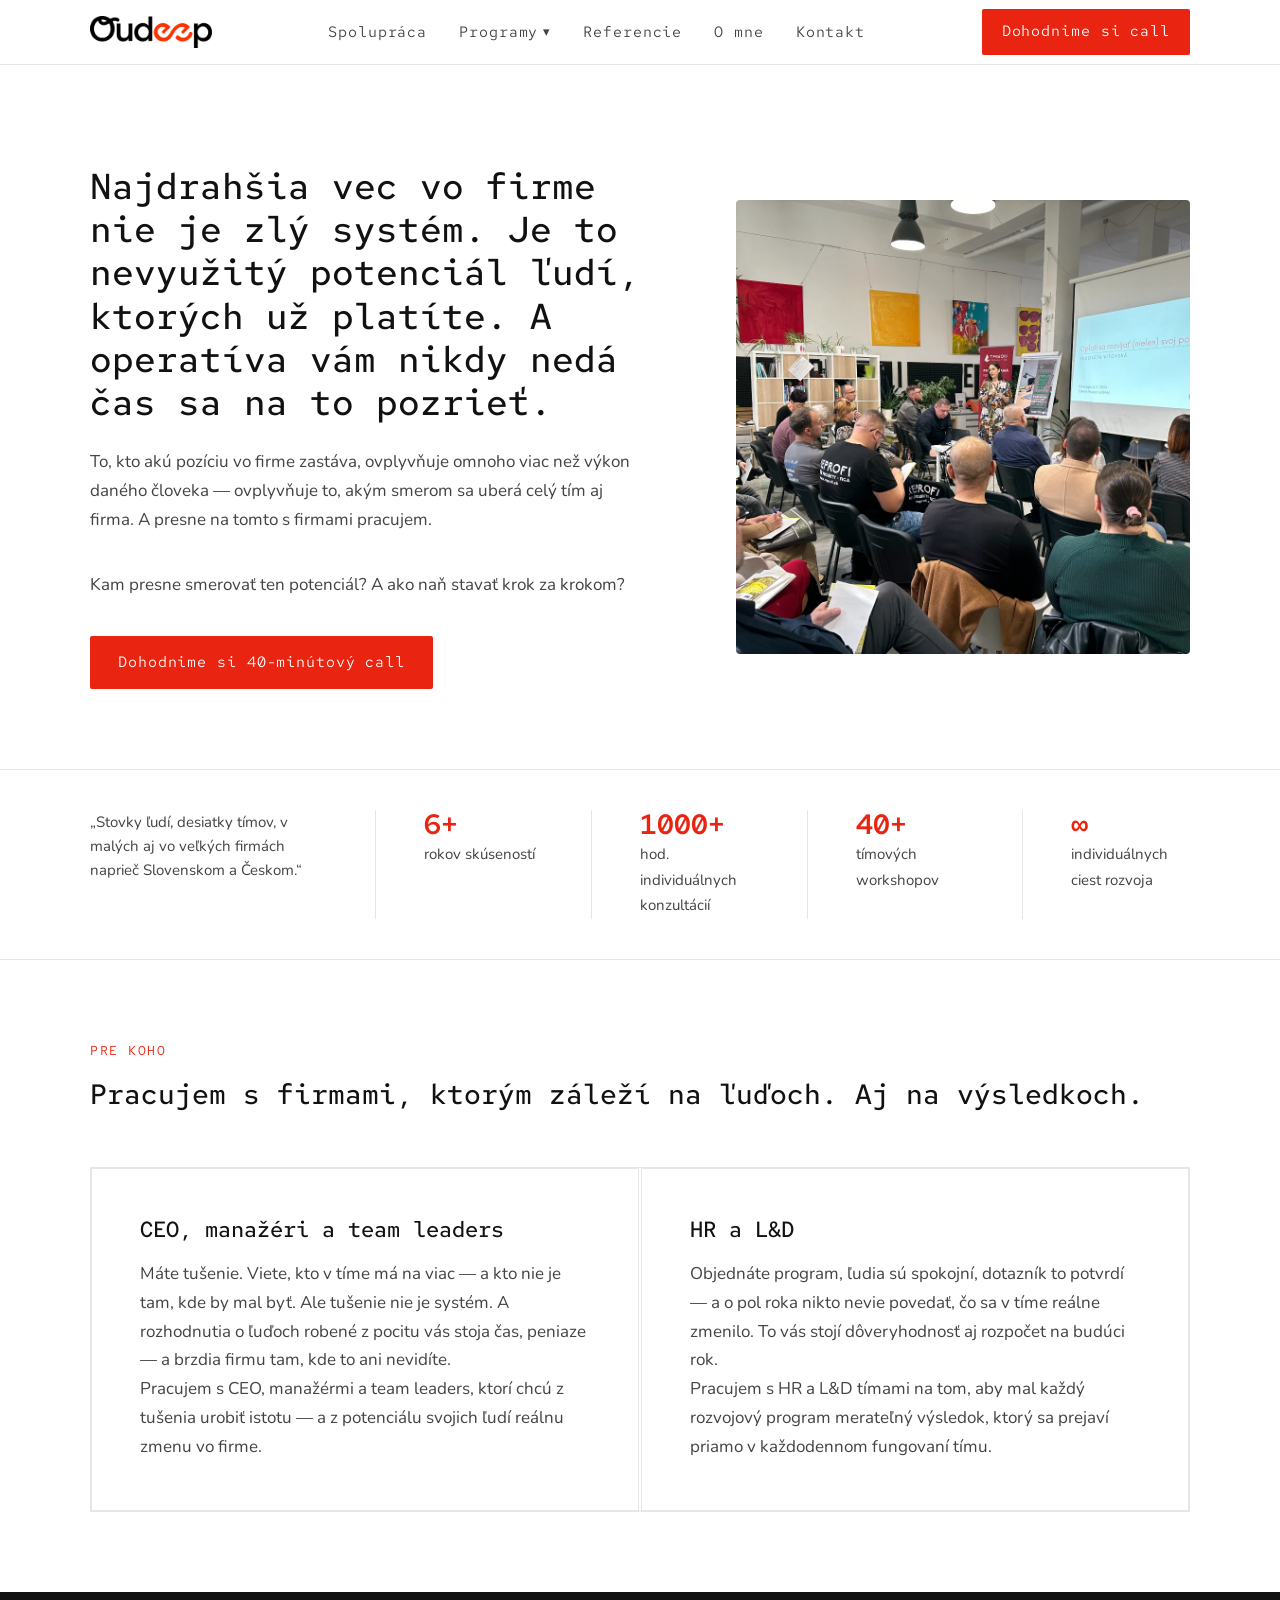
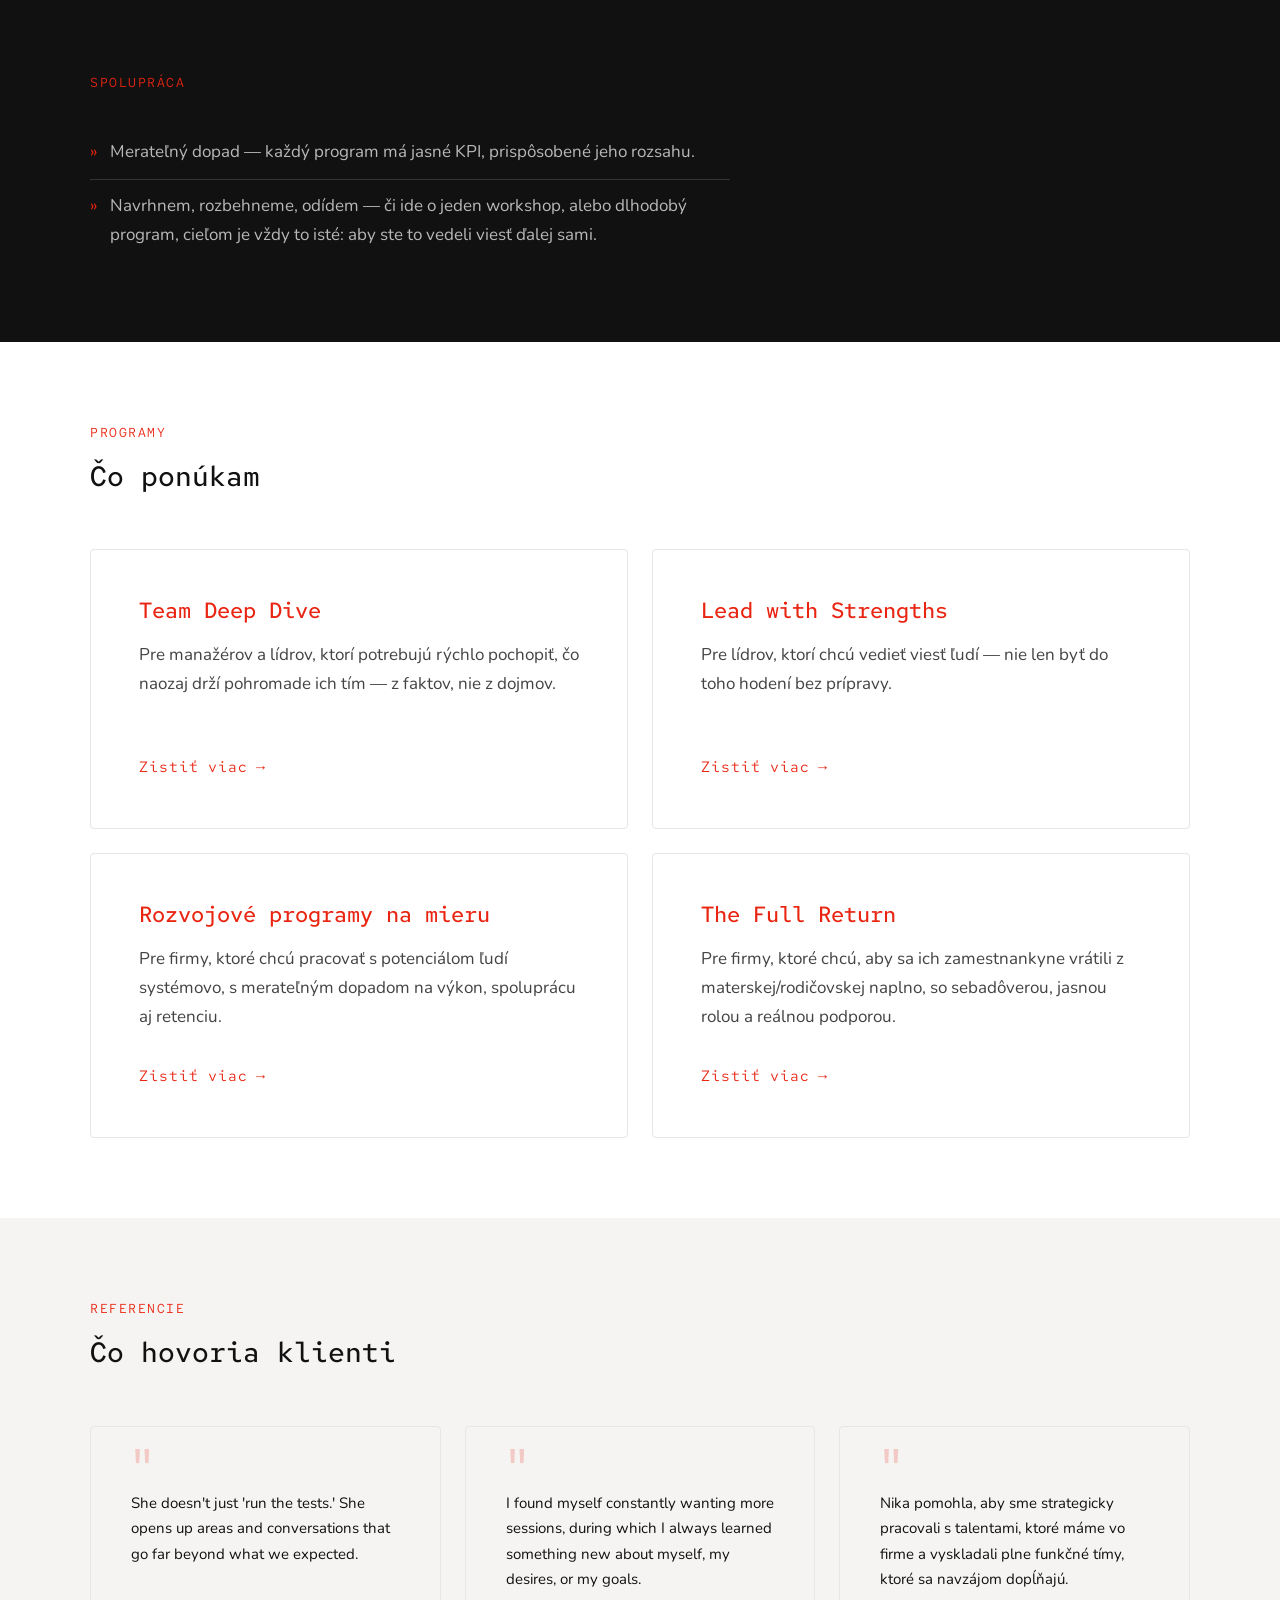
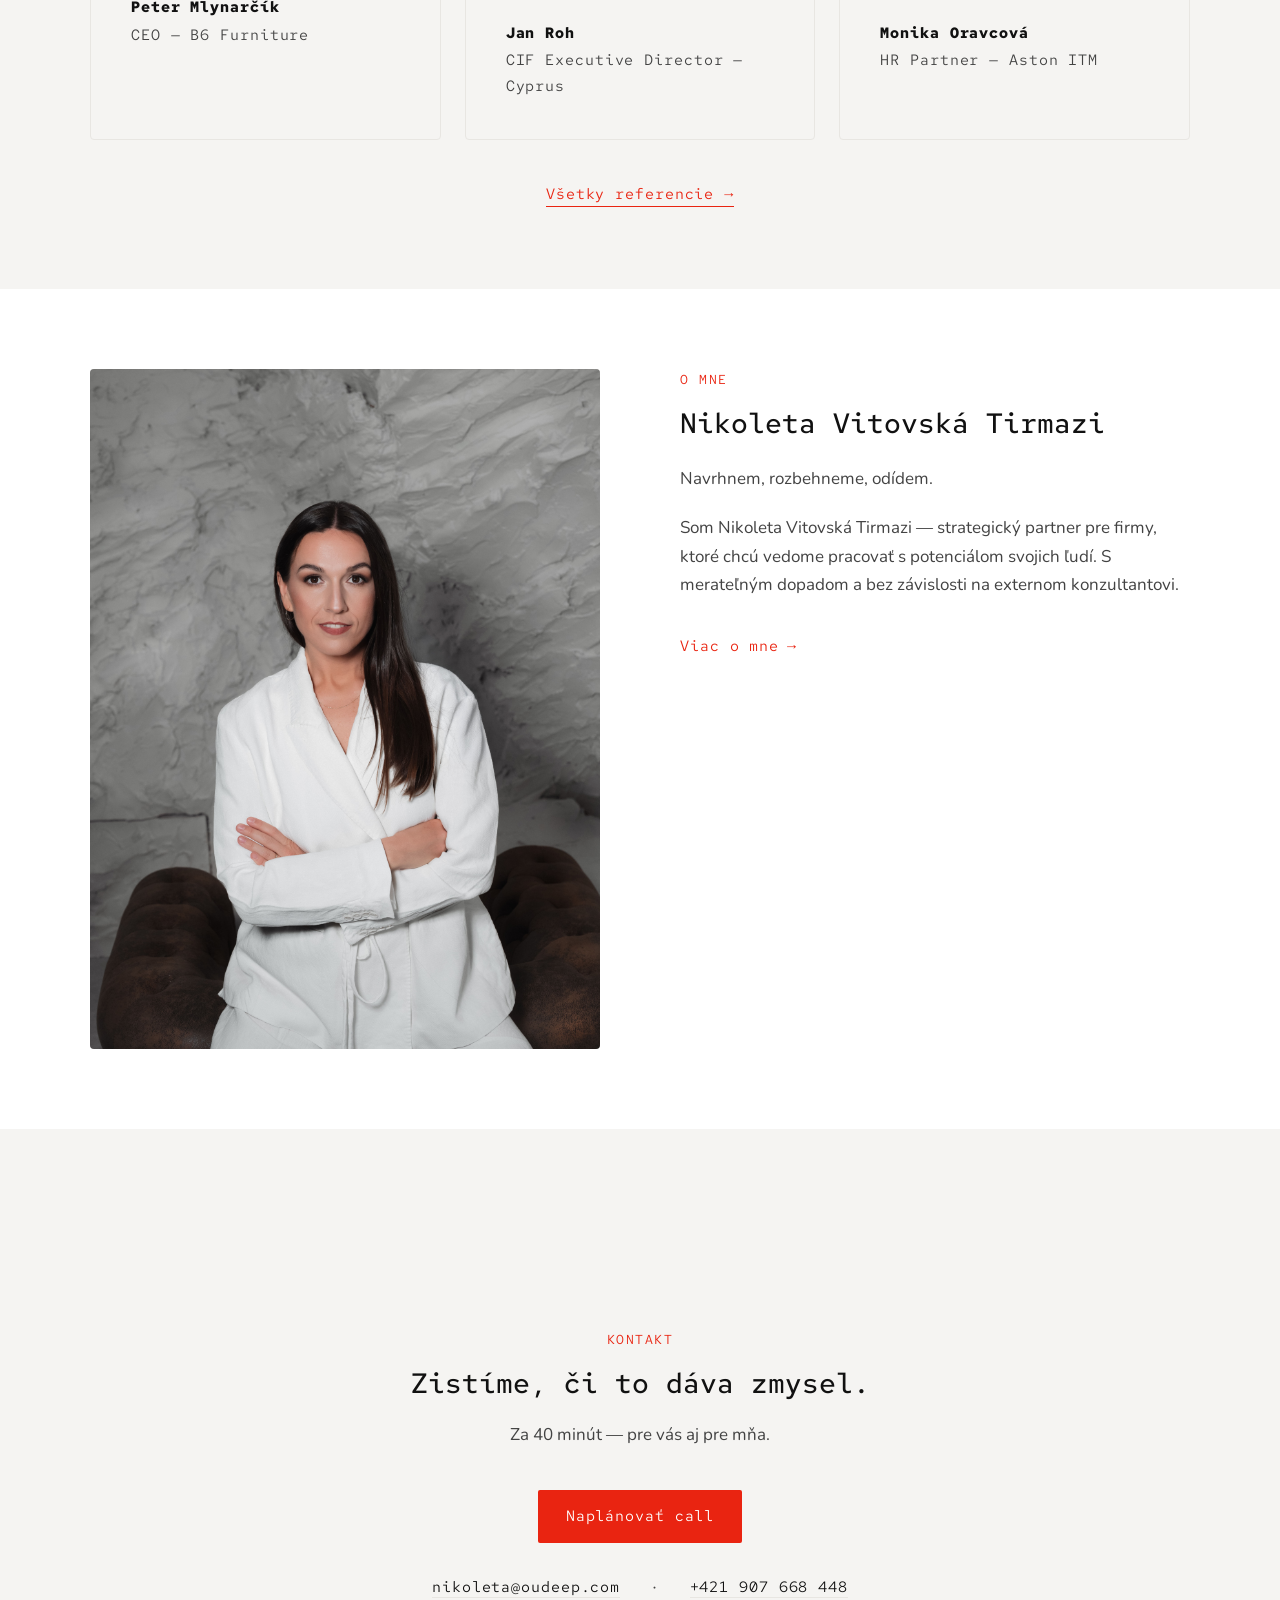
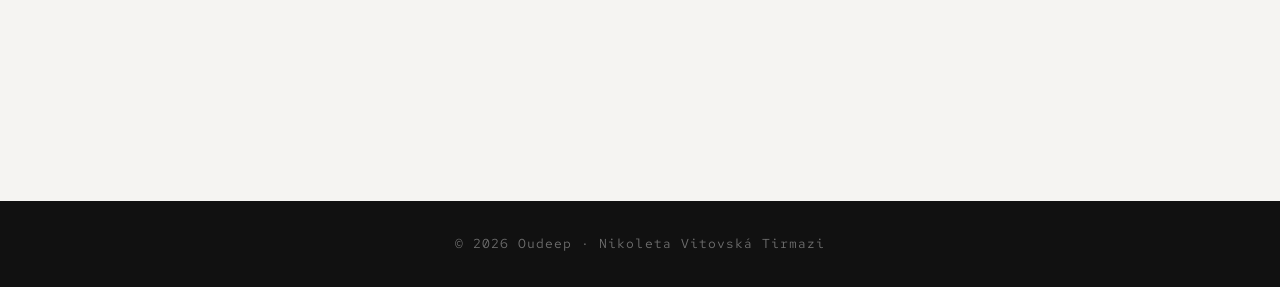
==== commit de8e49e9: "Doplnenie chýbajúceho web copy, výmena fotiek za komprimované webp a typografické ladenie Podľa finá" ====
--- a/index.html
+++ b/index.html
@@ -29,7 +29,7 @@
       <li><a href="o-mne.html">O mne</a></li>
       <li><a href="#kontakt">Kontakt</a></li>
     </ul>
-    <a class="nav-cta" href="#">Dohodnime si call</a>
+    <a class="nav-cta" href="https://calendar.app.google/rxbeNdomgocEqDAd6" target="_blank" rel="noopener">Dohodnime si call</a>
     <button class="nav-hamburger" onclick="toggleMenu(this)" aria-label="Menu">
       <span></span><span></span><span></span>
     </button>
@@ -43,7 +43,7 @@
     <a href="referencie.html" onclick="closeMenu()">Referencie</a>
     <a href="o-mne.html" onclick="closeMenu()">O mne</a>
     <a href="#kontakt" onclick="closeMenu()">Kontakt</a>
-    <a href="#" onclick="closeMenu()">Dohodnime si call →</a>
+    <a href="https://calendar.app.google/rxbeNdomgocEqDAd6" target="_blank" rel="noopener" onclick="closeMenu()">Dohodnime si call →</a>
   </div>
 </nav>
 
@@ -54,9 +54,9 @@
       <h1>Najdrahšia vec vo firme nie je zlý systém. Je to nevyužitý potenciál ľudí, ktorých už platíte. A operatíva vám nikdy nedá čas sa na to pozrieť.</h1>
       <p>To, kto akú pozíciu vo firme zastáva, ovplyvňuje omnoho viac než výkon daného človeka — ovplyvňuje to, akým smerom sa uberá celý tím aj firma. A presne na tomto s firmami pracujem.</p>
       <p>Kam presne smerovať ten potenciál? A ako naň stavať krok za krokom?</p>
-      <a class="btn btn--red" href="#">Dohodnime si 40-minútový call</a>
-    </div>
-    <div class="hero-image hero-image--square"><img src="media/homepage-hero-square.webp" alt="Oudeep — tímový workshop"></div>
+      <a class="btn btn--red" href="https://calendar.app.google/rxbeNdomgocEqDAd6" target="_blank" rel="noopener">Dohodnime si 40-minútový call</a>
+    </div>
+    <div class="hero-image hero-image--square"><img src="media/oudeep-homepage-hero.webp" alt="Oudeep — tímový workshop"></div>
   </div>
 </section>
 
@@ -64,7 +64,7 @@
 <div class="proof-bar">
   <div class="proof-bar-inner">
     <div class="proof-item" style="flex:2;">
-      <p style="font-size:var(--text-sm); color:var(--gray-text); line-height:1.6; max-width:340px;">„Stovky ľudí, desiatky tímov, v malých aj vo veľkých firmách naprieč Slovenskom a Českom."</p>
+      <p style="font-size:var(--text-sm); color:var(--gray-text); line-height:1.6; max-width:340px;">„Stovky ľudí, desiatky tímov, v malých aj vo veľkých firmách naprieč Slovenskom a Českom.“</p>
     </div>
     <div class="proof-item">
       <div class="proof-number">6+</div>
@@ -192,7 +192,7 @@
 <section class="section" id="o-mne">
   <div class="container">
     <div class="o-mne-inner">
-      <div class="o-mne-foto"><img src="media/home-page-sekcia-o-mne-nikoleta-vitovska-tirmazi.jpg" alt="Nikoleta Vitovská Tirmazi"></div>
+      <div class="o-mne-foto"><img src="media/oudeep-nikoleta-tirmazi-vitovska-hp-bottom.webp" alt="Nikoleta Vitovská Tirmazi"></div>
       <div class="o-mne-text">
         <span class="label">O mne</span>
         <h2 style="margin-bottom:24px;">Nikoleta Vitovská Tirmazi</h2>
@@ -211,7 +211,7 @@
       <span class="label">Kontakt</span>
       <h2>Zistíme, či to dáva zmysel.</h2>
       <p>Za 40 minút — pre vás aj pre mňa.</p>
-      <a class="btn btn--red" href="#">Naplánovať call</a>
+      <a class="btn btn--red" href="https://calendar.app.google/rxbeNdomgocEqDAd6" target="_blank" rel="noopener">Naplánovať call</a>
       <div class="cta-contact">
         <a href="mailto:nikoleta@oudeep.com">nikoleta@oudeep.com</a>
         &nbsp;&nbsp;·&nbsp;&nbsp;
--- a/css/style.css
+++ b/css/style.css
@@ -6,15 +6,15 @@
   --white: #ffffff;
   --gray-light: #F5F4F2;
   --gray-mid: #E8E6E2;
-  --gray-text: #6B6B6B;
+  --gray-text: #434343;
   --font-heading: 'Red Hat Mono', monospace;
   --font-body: 'Nunito', sans-serif;
   --max: 1100px;
   --pad: clamp(24px, 5vw, 80px);
 
   /* Typografická škála */
-  --text-xs:   11px;   /* labely, čísla */
-  --text-sm:   13px;   /* nav, tlačítka, zdroje */
+  --text-xs:   13px;   /* labely, čísla */
+  --text-sm:   15px;   /* nav, tlačítka, zdroje */
   --text-base: 17px;   /* body text */
   --text-lg:   clamp(18px, 2vw, 22px);  /* perex, důležitý text */
   --text-xl:   clamp(20px, 2.5vw, 28px);  /* H2 */
@@ -34,7 +34,7 @@
 
 /* ── UTILITIES ── */
 .container { max-width: var(--max); margin: 0 auto; }
-.section { padding: 96px var(--pad); }
+.section { padding: 80px var(--pad); }
 .section--gray { background: var(--gray-light); }
 .section--dark { background: var(--black); color: var(--white); }
 
@@ -109,11 +109,10 @@
   font-size: var(--text-sm);
   letter-spacing: 0.06em;
   text-decoration: none;
-  color: var(--black);
-  opacity: 0.7;
-  transition: opacity 0.2s;
-}
-.nav-links a:hover { opacity: 1; }
+  color: var(--gray-text);
+  transition: color 0.2s;
+}
+.nav-links a:hover { color: var(--black); }
 .nav-cta {
   font-family: var(--font-heading);
   font-size: var(--text-sm);
@@ -136,9 +135,8 @@
   font-size: var(--text-sm);
   letter-spacing: 0.06em;
   text-decoration: none;
-  color: var(--black);
-  opacity: 0.7;
-  transition: opacity 0.2s;
+  color: var(--gray-text);
+  transition: color 0.2s;
   background: none;
   border: none;
   cursor: pointer;
@@ -152,9 +150,9 @@
   font-size: var(--text-xs);
   transition: transform 0.2s;
 }
-.nav-dropdown-toggle:hover { opacity: 1; }
+.nav-dropdown-toggle:hover { color: var(--black); }
 .nav-dropdown-toggle.open::after { transform: rotate(180deg); }
-.nav-dropdown-toggle.open { opacity: 1; }
+.nav-dropdown-toggle.open { color: var(--black); }
 
 .dropdown-menu {
   display: none;
@@ -175,14 +173,13 @@
   font-size: var(--text-sm);
   letter-spacing: 0.06em;
   text-decoration: none;
-  color: var(--black);
+  color: var(--gray-text);
   padding: 14px 20px;
   border-bottom: 1px solid var(--gray-mid);
-  opacity: 0.8;
-  transition: background 0.15s, opacity 0.15s;
+  transition: background 0.15s, color 0.15s;
 }
 .dropdown-menu a:last-child { border-bottom: none; }
-.dropdown-menu a:hover { background: var(--gray-light); opacity: 1; }
+.dropdown-menu a:hover { background: var(--gray-light); color: var(--black); }
 
 /* ── HAMBURGER ── */
 .nav-hamburger {
@@ -221,18 +218,16 @@
 .nav-mobile.open { display: flex; }
 .nav-mobile a {
   font-family: var(--font-heading);
-  font-size: var(--text-sm);
-  letter-spacing: 0.06em;
-  text-decoration: none;
-  color: var(--black);
-  padding: 14px 0;
+  font-size: var(--text-xs);
+  letter-spacing: 0.06em;
+  text-decoration: none;
+  color: var(--gray-text);
+  padding: 10px 0;
   border-bottom: 1px solid var(--gray-mid);
-  opacity: 0.8;
 }
 .nav-mobile a:last-child {
   border-bottom: none;
   color: var(--red);
-  opacity: 1;
   margin-top: 8px;
 }
 
@@ -425,6 +420,16 @@
   border-bottom: 1px solid var(--red);
   padding-bottom: 2px;
 }
+
+/* ── TDD WORKSHOP MEDIA ── */
+.tdd-workshop-grid {
+  display: grid;
+  grid-template-columns: 1fr 2fr;
+  gap: 48px;
+  align-items: center;
+  margin-top: 32px;
+}
+.tdd-workshop-grid .hero-image { margin: 0; }
 
 /* ── O MNE ── */
 .o-mne-inner {
@@ -660,7 +665,7 @@
 }
 .lws-list li:last-child { border-bottom: none; }
 .lws-list li::before {
-  content: '—';
+  content: '»';
   position: absolute;
   left: 0;
   color: var(--red);
@@ -755,6 +760,8 @@
 
   .o-mne-inner { grid-template-columns: 1fr; gap: 40px; }
   .o-mne-foto { aspect-ratio: 16/9; }
+
+  .tdd-workshop-grid { grid-template-columns: 1fr; gap: 24px; }
 }
 
 /* ── MOBIL (max 600px) ── */
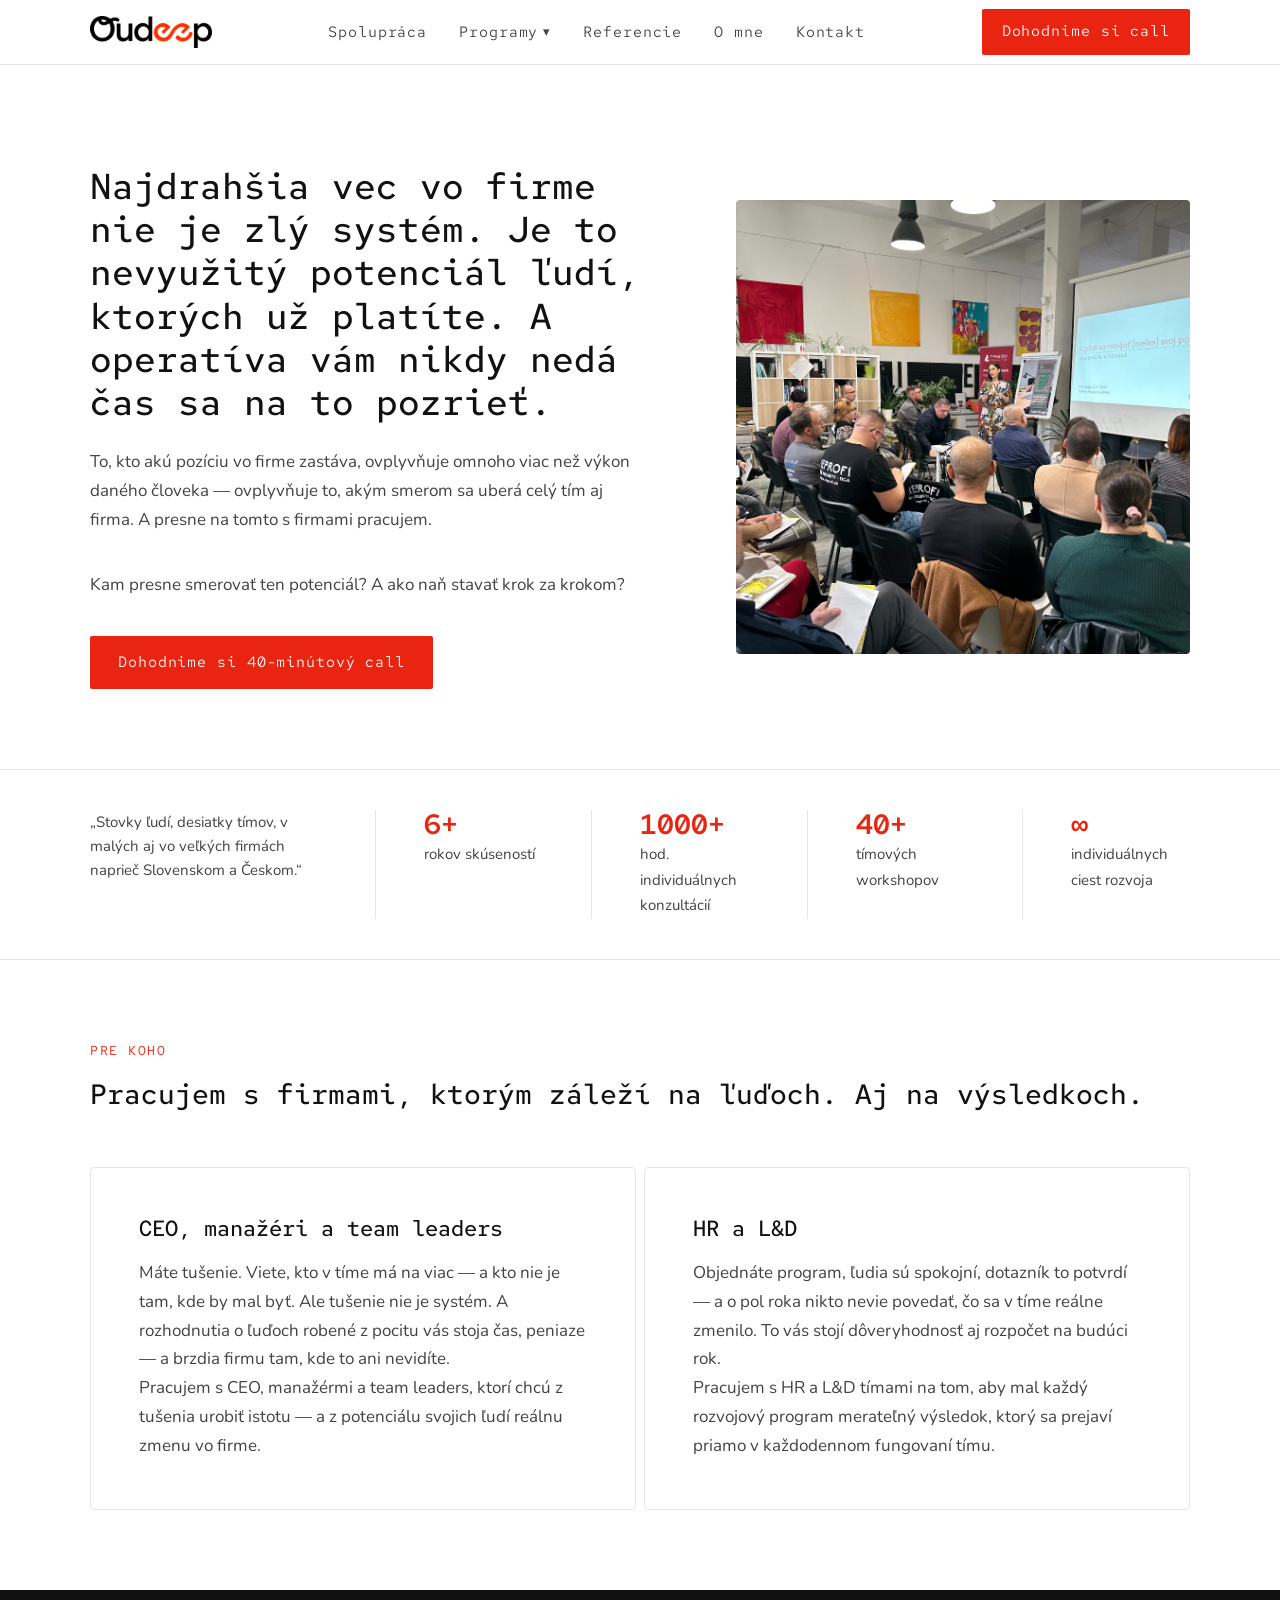
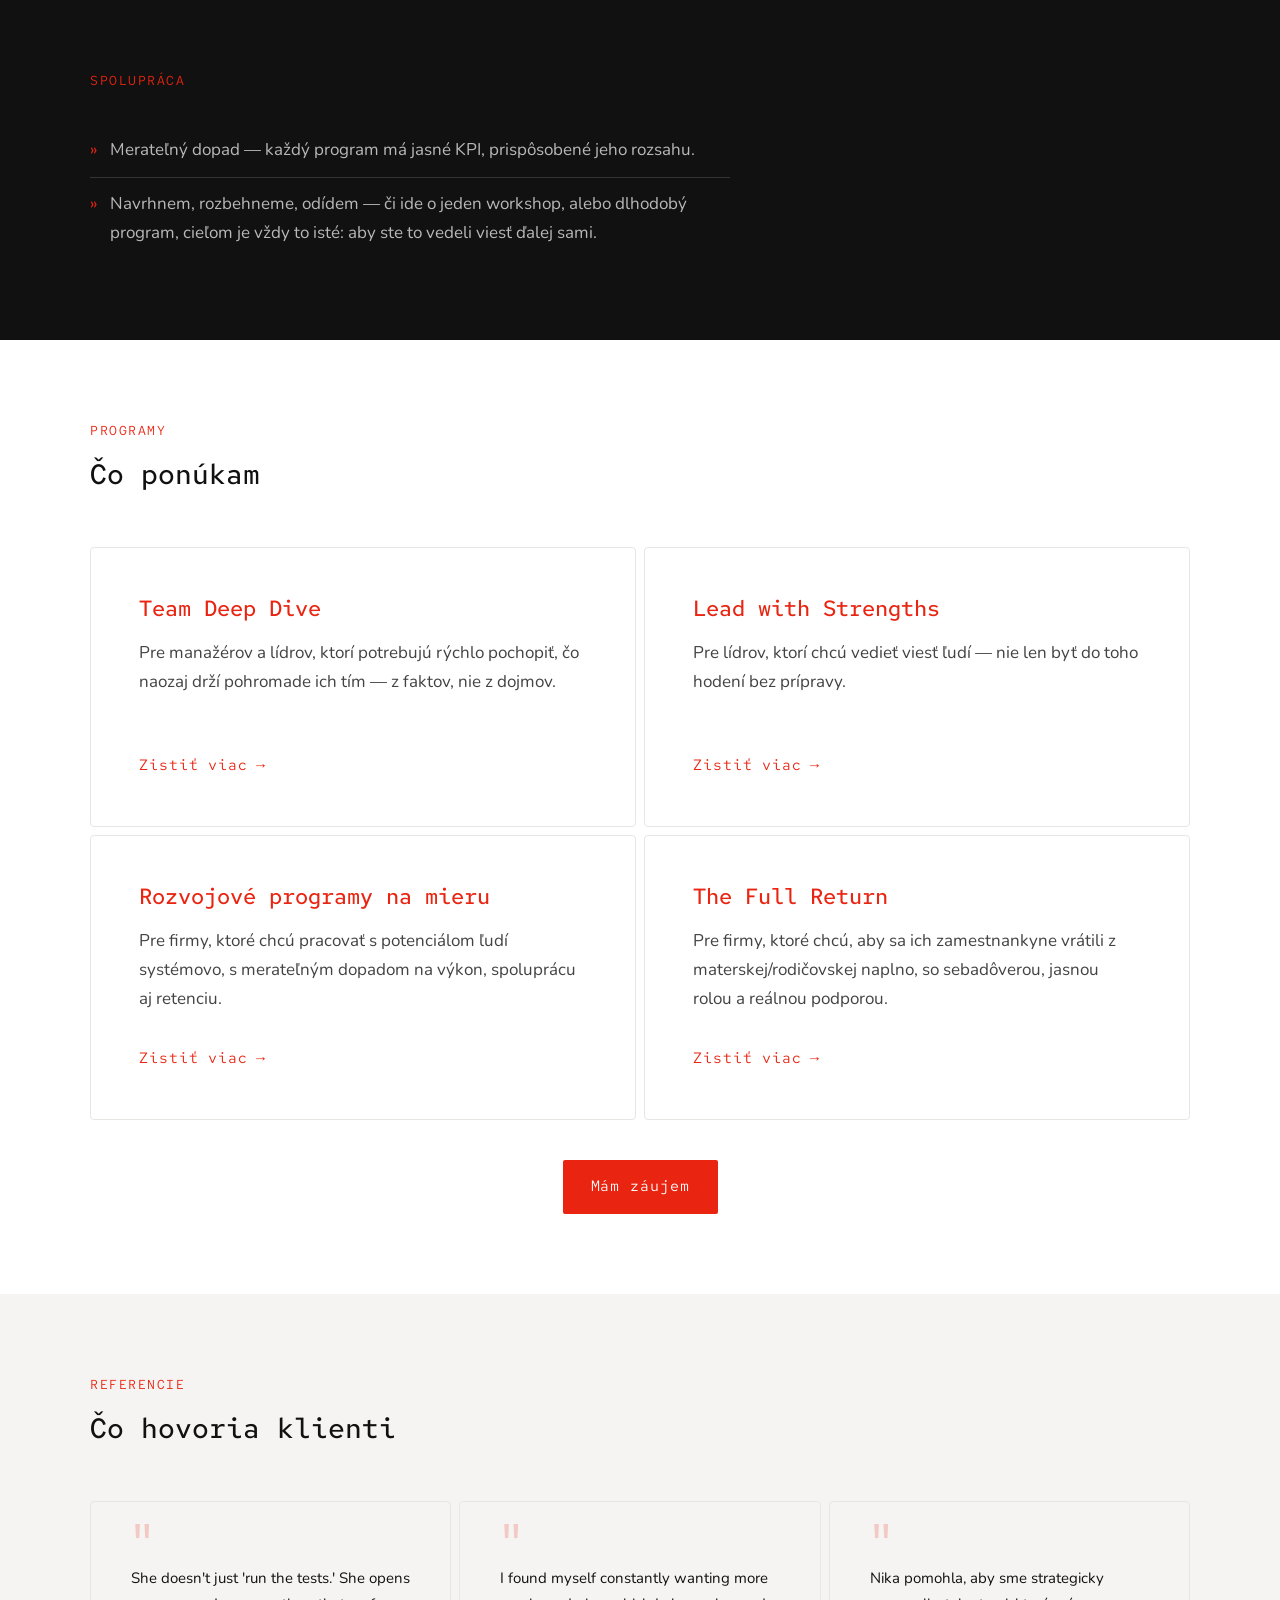
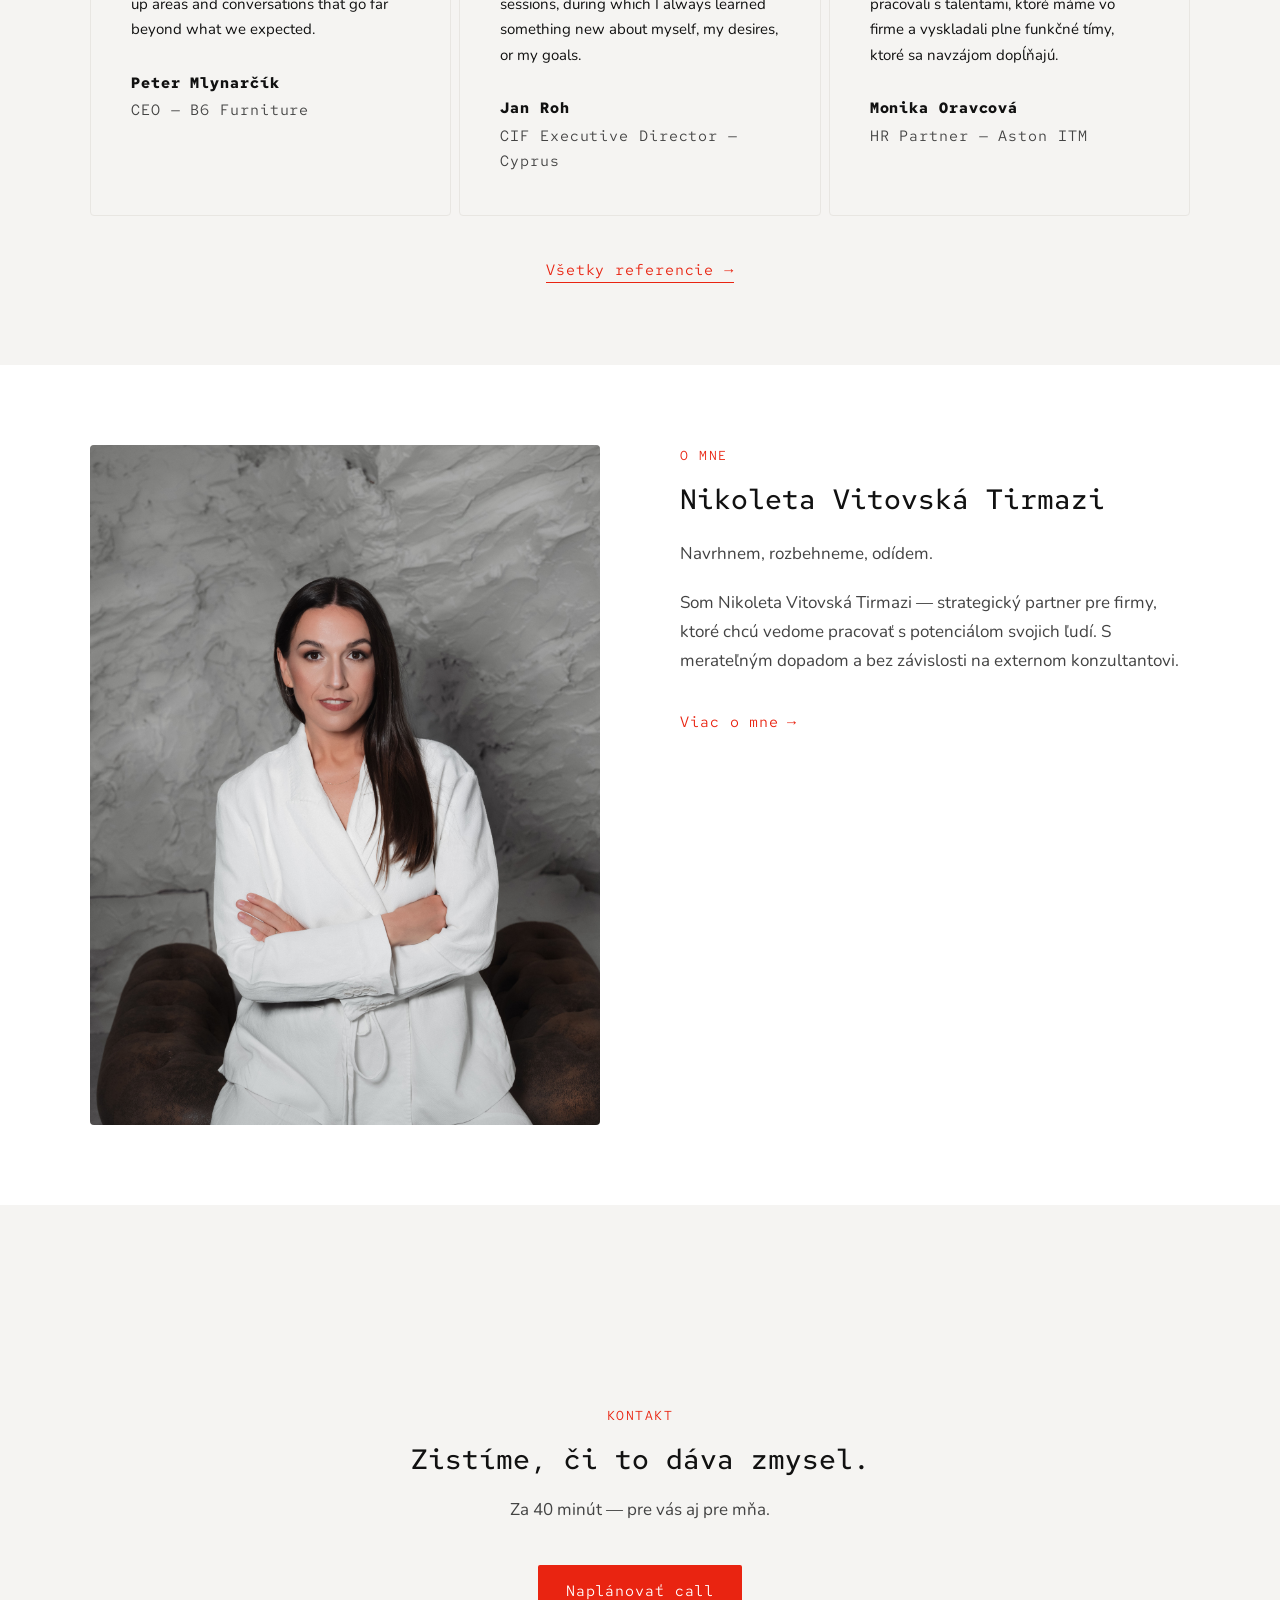
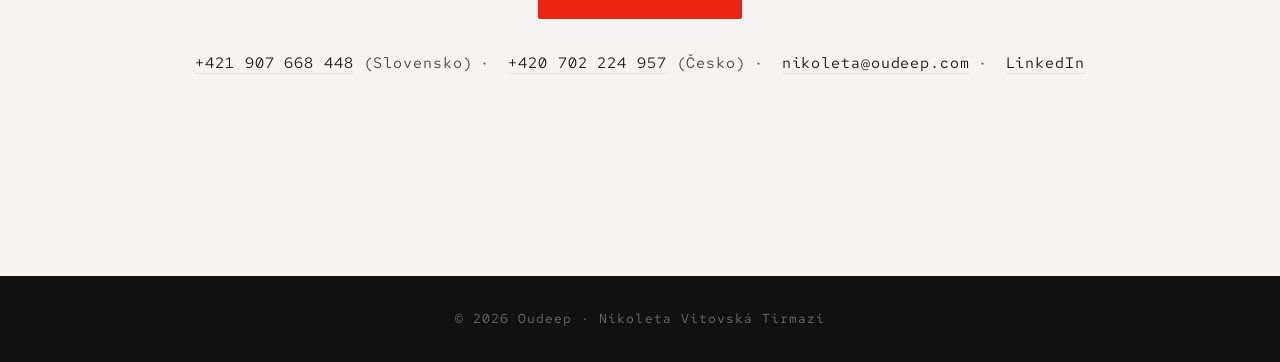
==== commit a8b079b5: "CTA tlačidlá naprieč sekciami, opravy kontaktu a zvýraznenie kľúčových fráz Pridané CTA buttony (Goo" ====
--- a/index.html
+++ b/index.html
@@ -5,7 +5,7 @@
 <meta name="viewport" content="width=device-width, initial-scale=1.0">
 <title>Oudeep — Rozvoj ľudí, tímov, firiem</title>
 <link rel="preconnect" href="https://fonts.googleapis.com">
-<link href="https://fonts.googleapis.com/css2?family=Red+Hat+Mono:wght@400;500;600&family=Nunito:wght@400;500;600&display=swap" rel="stylesheet">
+<link href="https://fonts.googleapis.com/css2?family=Red+Hat+Mono:wght@400;500;600&family=Nunito:wght@400;500;600;700&display=swap" rel="stylesheet">
 <link rel="stylesheet" href="css/style.css">
 </head>
 <body>
@@ -151,6 +151,9 @@
         <span class="program-link">Zistiť viac</span>
       </a>
     </div>
+    <div style="text-align:center; margin-top:40px;">
+      <a class="btn btn--red" href="https://calendar.app.google/rxbeNdomgocEqDAd6" target="_blank" rel="noopener">Mám záujem</a>
+    </div>
   </div>
 </section>
 
@@ -213,9 +216,10 @@
       <p>Za 40 minút — pre vás aj pre mňa.</p>
       <a class="btn btn--red" href="https://calendar.app.google/rxbeNdomgocEqDAd6" target="_blank" rel="noopener">Naplánovať call</a>
       <div class="cta-contact">
-        <a href="mailto:nikoleta@oudeep.com">nikoleta@oudeep.com</a>
-        &nbsp;&nbsp;·&nbsp;&nbsp;
-        <a href="#">+421 907 668 448</a>
+        <span><a href="tel:+421907668448">+421 907 668 448</a> (Slovensko)</span>
+        <span><a href="tel:+420702224957">+420 702 224 957</a> (Česko)</span>
+        <span><a href="mailto:nikoleta@oudeep.com">nikoleta@oudeep.com</a></span>
+        <span><a href="https://linkedin.com/in/nikoleta-v-tirmazi" target="_blank">LinkedIn</a></span>
       </div>
     </div>
   </div>
--- a/css/style.css
+++ b/css/style.css
@@ -305,13 +305,13 @@
 .pre-koho-grid {
   display: grid;
   grid-template-columns: 1fr 1fr;
-  gap: 2px;
+  gap: 8px;
   margin-top: 56px;
-  border: 1px solid var(--gray-mid);
 }
 .pre-koho-block {
   padding: 48px;
   border: 1px solid var(--gray-mid);
+  border-radius: 4px;
 }
 .pre-koho-block h3 { margin-bottom: 16px; }
 .pre-koho-block p { color: var(--gray-text); }
@@ -342,7 +342,7 @@
 .programy-grid {
   display: grid;
   grid-template-columns: 1fr 1fr;
-  gap: 24px;
+  gap: 8px;
   margin-top: 56px;
 }
 .program-karta {
@@ -376,7 +376,7 @@
 .referencie-grid {
   display: grid;
   grid-template-columns: repeat(3, 1fr);
-  gap: 24px;
+  gap: 8px;
   margin-top: 56px;
 }
 .referencia {
@@ -523,6 +523,7 @@
   color: var(--gray-text);
 }
 .cta-contact a { color: var(--black); text-decoration: none; border-bottom: 1px solid var(--gray-mid); }
+.cta-contact span:not(:last-child)::after { content: '·'; margin: 0 8px; }
 
 /* ── FOOTER ── */
 footer {
@@ -603,13 +604,13 @@
 .lws-prekoho-grid {
   display: grid;
   grid-template-columns: 1fr 1fr;
-  gap: 2px;
+  gap: 8px;
   margin-top: 40px;
-  border: 1px solid var(--gray-mid);
 }
 .lws-prekoho-item {
   padding: 32px 40px;
   border: 1px solid var(--gray-mid);
+  border-radius: 4px;
   display: flex;
   gap: 16px;
   align-items: flex-start;
@@ -759,7 +760,6 @@
   .lws-two-col { grid-template-columns: 1fr; gap: 48px; }
 
   .o-mne-inner { grid-template-columns: 1fr; gap: 40px; }
-  .o-mne-foto { aspect-ratio: 16/9; }
 
   .tdd-workshop-grid { grid-template-columns: 1fr; gap: 24px; }
 }
@@ -790,7 +790,7 @@
   .principy-grid { grid-template-columns: 1fr; }
   .princip { padding: 32px 24px; }
 
-  .programy-grid { grid-template-columns: 1fr; gap: 16px; }
+  .programy-grid { grid-template-columns: 1fr; gap: 8px; }
   .program-karta { padding: 32px 24px; min-height: auto; }
 
   .referencie-grid { grid-template-columns: 1fr; }
@@ -808,4 +808,5 @@
 
   .cta-zaver { padding: 72px 0; }
   .cta-contact { display: flex; flex-direction: column; gap: 8px; align-items: center; }
-}
+  .cta-contact span:not(:last-child)::after { content: none; margin: 0; }
+}
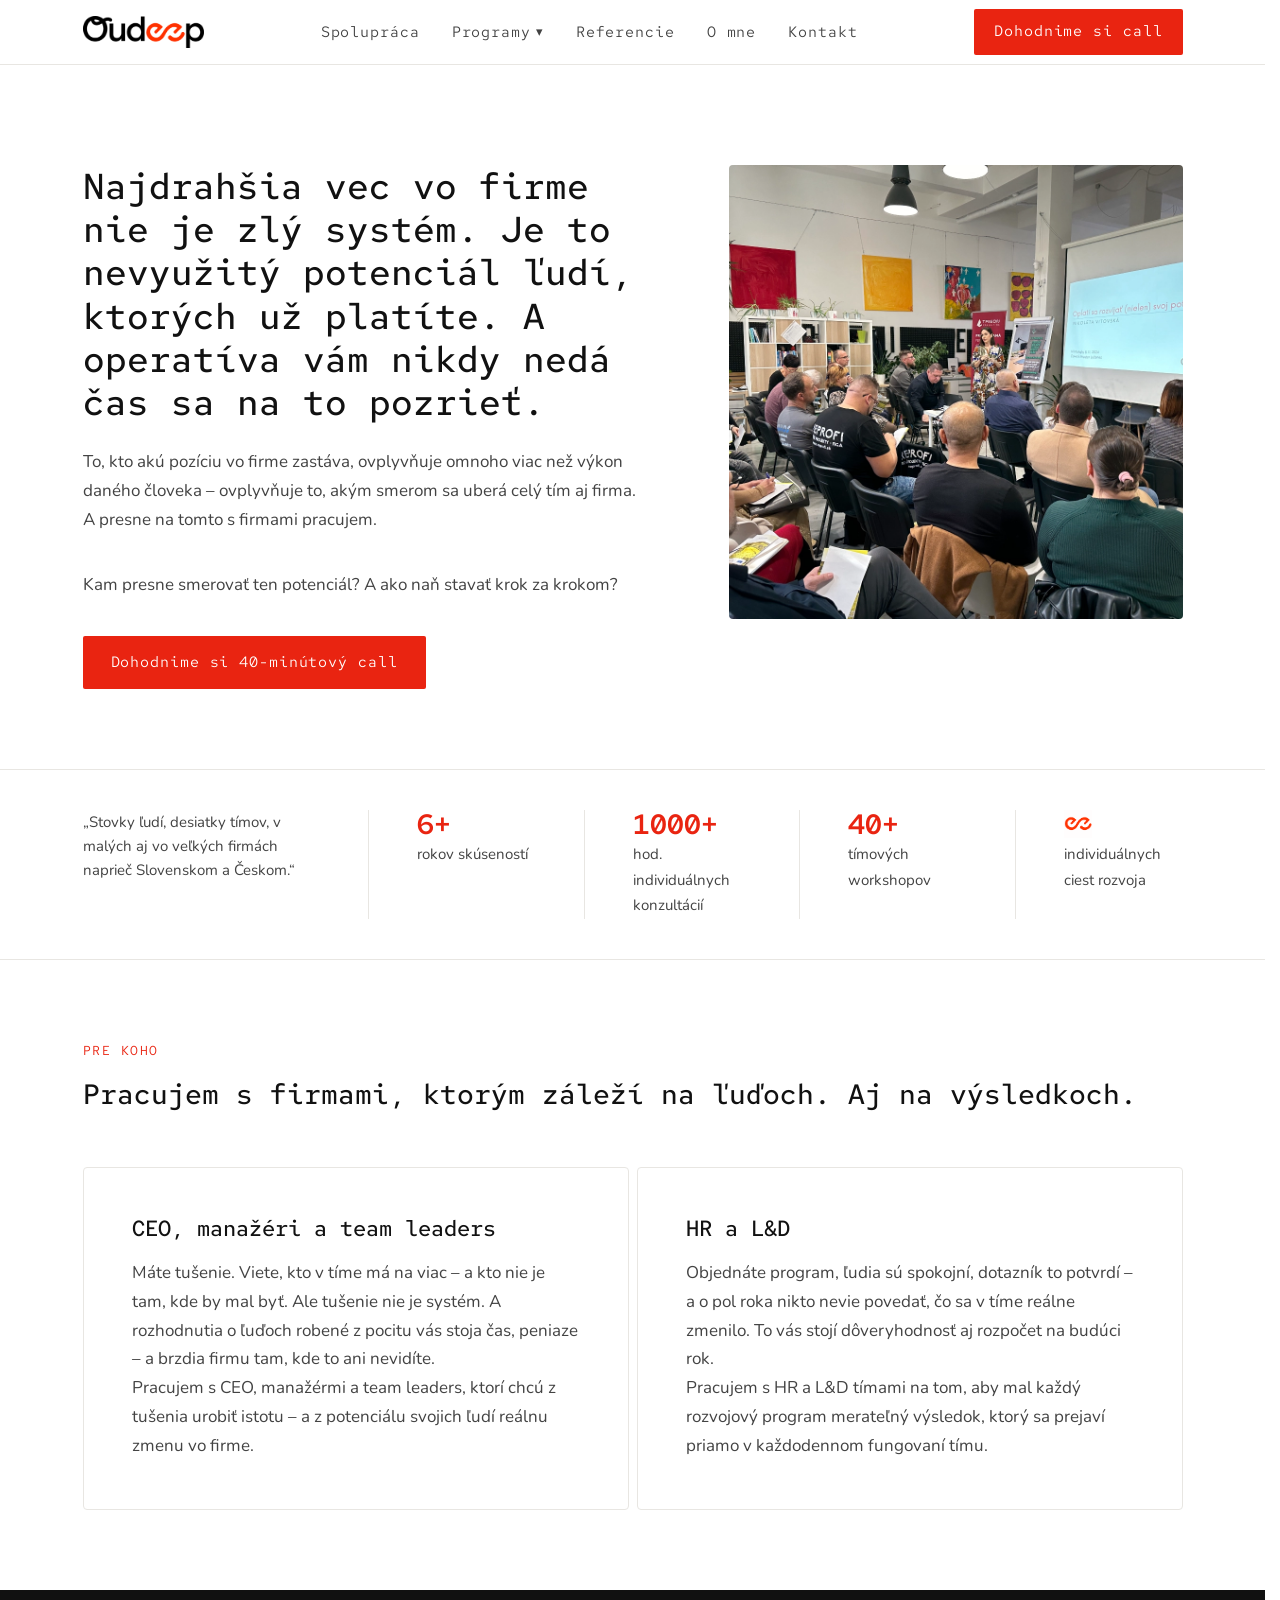
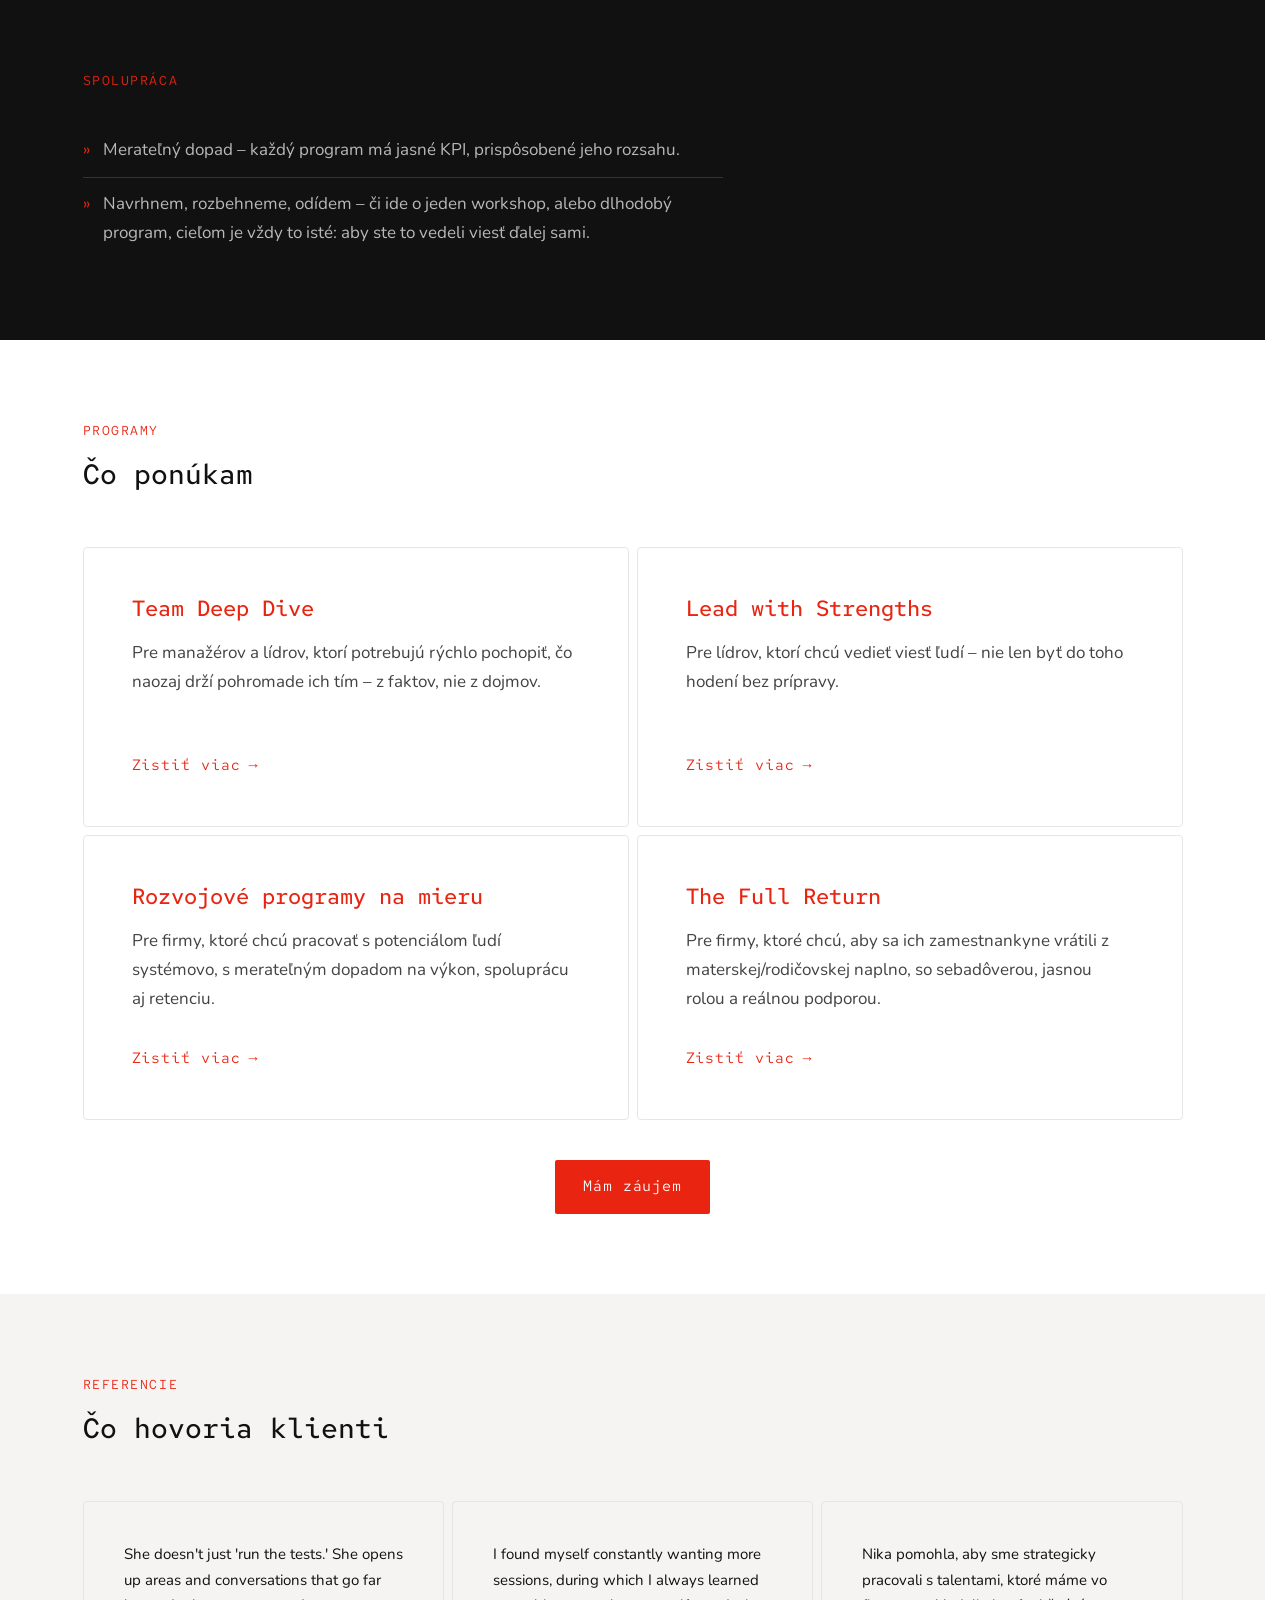
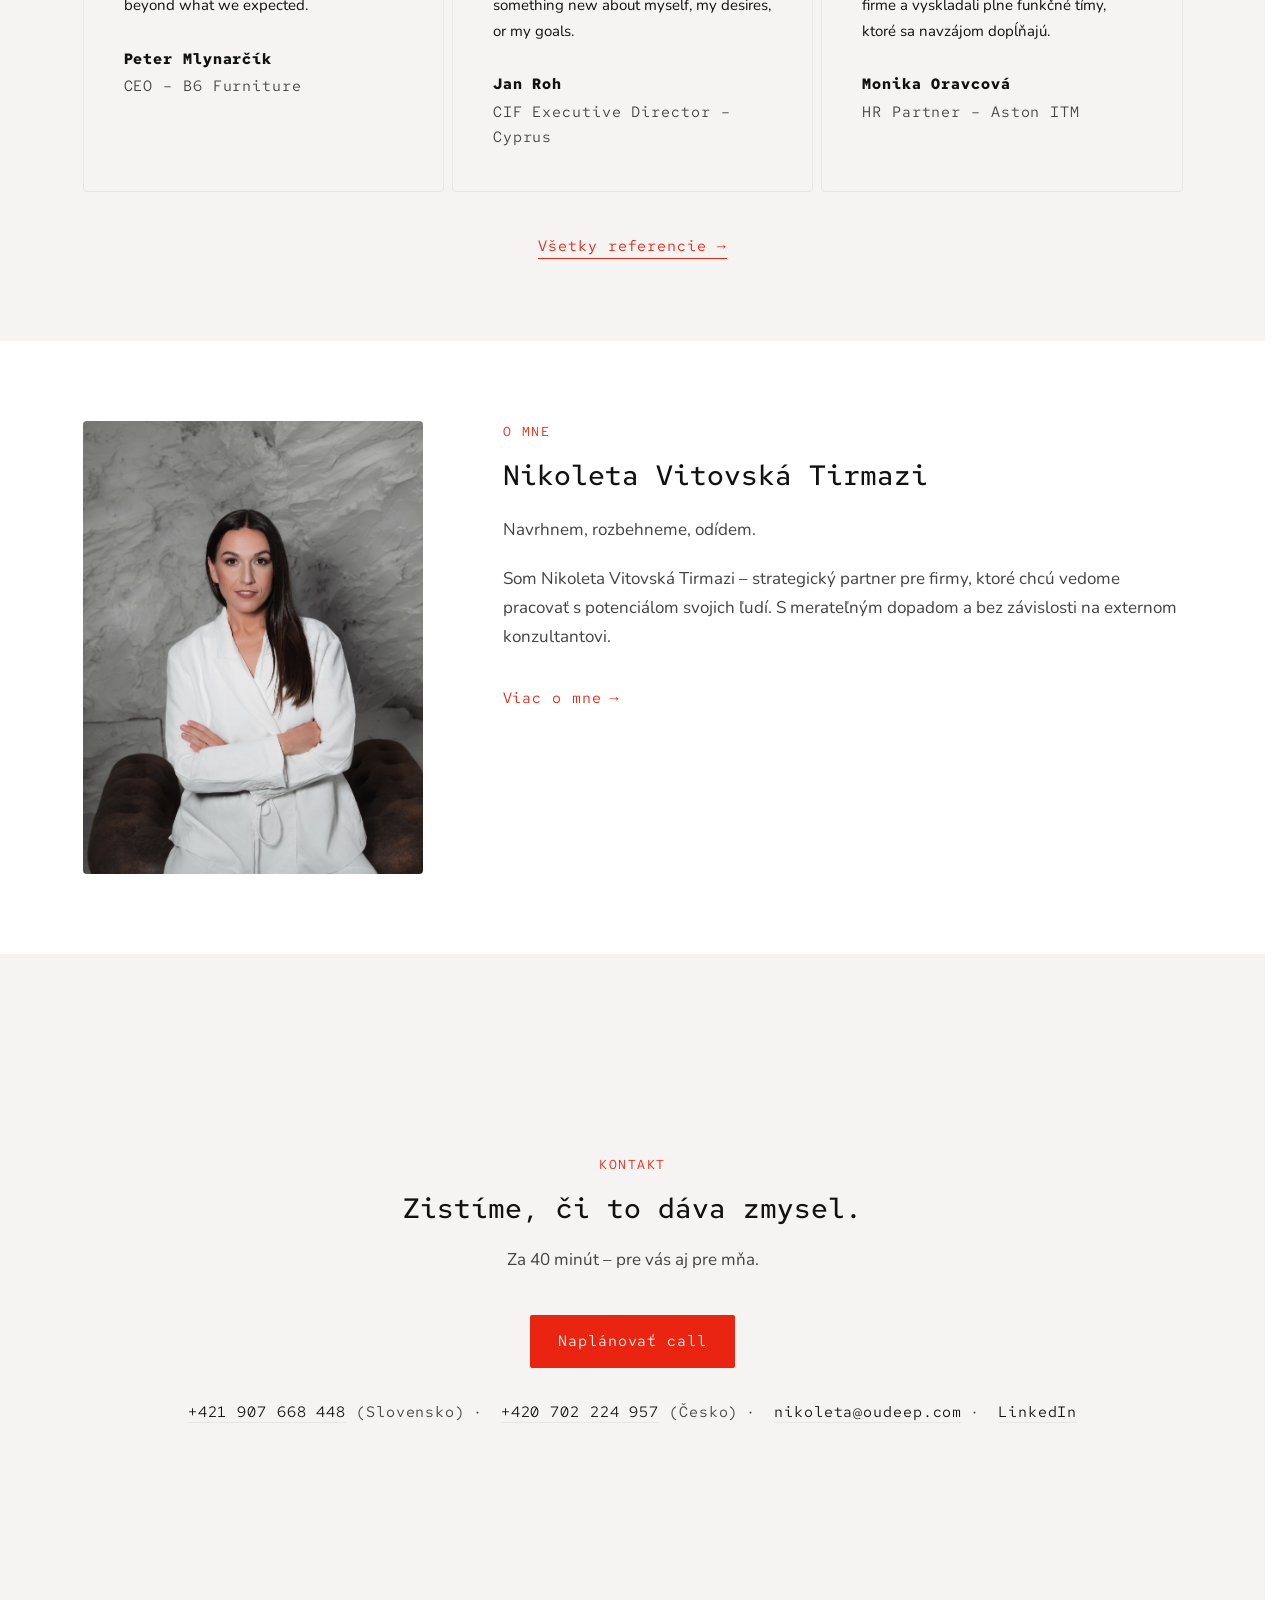
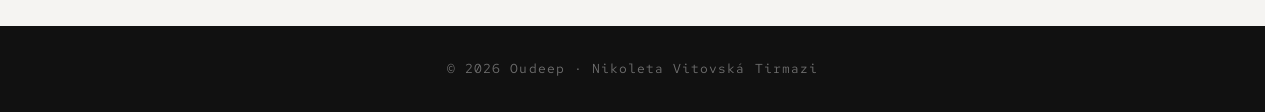
==== commit c0f85e17: "Homepage: favicon ikona namiesto nekonečna, jednotné pomlčky, referencie bez filtra Nahradenie ∞ sym" ====
--- a/index.html
+++ b/index.html
@@ -3,7 +3,7 @@
 <head>
 <meta charset="UTF-8">
 <meta name="viewport" content="width=device-width, initial-scale=1.0">
-<title>Oudeep — Rozvoj ľudí, tímov, firiem</title>
+<title>Oudeep – Rozvoj ľudí, tímov, firiem</title>
 <link rel="preconnect" href="https://fonts.googleapis.com">
 <link href="https://fonts.googleapis.com/css2?family=Red+Hat+Mono:wght@400;500;600&family=Nunito:wght@400;500;600;700&display=swap" rel="stylesheet">
 <link rel="stylesheet" href="css/style.css">
@@ -52,11 +52,11 @@
   <div class="hero-inner">
     <div class="hero-text">
       <h1>Najdrahšia vec vo firme nie je zlý systém. Je to nevyužitý potenciál ľudí, ktorých už platíte. A operatíva vám nikdy nedá čas sa na to pozrieť.</h1>
-      <p>To, kto akú pozíciu vo firme zastáva, ovplyvňuje omnoho viac než výkon daného človeka — ovplyvňuje to, akým smerom sa uberá celý tím aj firma. A presne na tomto s firmami pracujem.</p>
+      <p>To, kto akú pozíciu vo firme zastáva, ovplyvňuje omnoho viac než výkon daného človeka – ovplyvňuje to, akým smerom sa uberá celý tím aj firma. A presne na tomto s firmami pracujem.</p>
       <p>Kam presne smerovať ten potenciál? A ako naň stavať krok za krokom?</p>
       <a class="btn btn--red" href="https://calendar.app.google/rxbeNdomgocEqDAd6" target="_blank" rel="noopener">Dohodnime si 40-minútový call</a>
     </div>
-    <div class="hero-image hero-image--square"><img src="media/oudeep-homepage-hero.webp" alt="Oudeep — tímový workshop"></div>
+    <div class="hero-image hero-image--square"><img src="media/oudeep-homepage-hero.webp" alt="Oudeep – tímový workshop"></div>
   </div>
 </section>
 
@@ -79,7 +79,7 @@
       <div class="proof-desc">tímových workshopov</div>
     </div>
     <div class="proof-item">
-      <div class="proof-number">∞</div>
+      <div class="proof-number"><img src="media/cropped-oudeep-favicon-75x75.png" alt="" class="proof-icon"></div>
       <div class="proof-desc">individuálnych ciest rozvoja</div>
     </div>
   </div>
@@ -93,12 +93,12 @@
     <div class="pre-koho-grid">
       <div class="pre-koho-block">
         <h3>CEO, manažéri a team leaders</h3>
-        <p>Máte tušenie. Viete, kto v tíme má na viac — a kto nie je tam, kde by mal byť. Ale tušenie nie je systém. A rozhodnutia o ľuďoch robené z pocitu vás stoja čas, peniaze — a brzdia firmu tam, kde to ani nevidíte.</p>
-        <p>Pracujem s CEO, manažérmi a team leaders, ktorí chcú z tušenia urobiť istotu — a z potenciálu svojich ľudí reálnu zmenu vo firme.</p>
+        <p>Máte tušenie. Viete, kto v tíme má na viac – a kto nie je tam, kde by mal byť. Ale tušenie nie je systém. A rozhodnutia o ľuďoch robené z pocitu vás stoja čas, peniaze – a brzdia firmu tam, kde to ani nevidíte.</p>
+        <p>Pracujem s CEO, manažérmi a team leaders, ktorí chcú z tušenia urobiť istotu – a z potenciálu svojich ľudí reálnu zmenu vo firme.</p>
       </div>
       <div class="pre-koho-block">
         <h3>HR a L&D</h3>
-        <p>Objednáte program, ľudia sú spokojní, dotazník to potvrdí — a o pol roka nikto nevie povedať, čo sa v tíme reálne zmenilo. To vás stojí dôveryhodnosť aj rozpočet na budúci rok.</p>
+        <p>Objednáte program, ľudia sú spokojní, dotazník to potvrdí – a o pol roka nikto nevie povedať, čo sa v tíme reálne zmenilo. To vás stojí dôveryhodnosť aj rozpočet na budúci rok.</p>
         <p>Pracujem s HR a L&D tímami na tom, aby mal každý rozvojový program merateľný výsledok, ktorý sa prejaví priamo v každodennom fungovaní tímu.</p>
       </div>
     </div>
@@ -110,8 +110,8 @@
   <div class="container">
     <span class="label">Spolupráca</span>
     <ul class="lws-list spolupraca-simple">
-      <li>Merateľný dopad — každý program má jasné KPI, prispôsobené jeho rozsahu.</li>
-      <li>Navrhnem, rozbehneme, odídem — či ide o jeden workshop, alebo dlhodobý program, cieľom je vždy to isté: aby ste to vedeli viesť ďalej sami.</li>
+      <li>Merateľný dopad – každý program má jasné KPI, prispôsobené jeho rozsahu.</li>
+      <li>Navrhnem, rozbehneme, odídem – či ide o jeden workshop, alebo dlhodobý program, cieľom je vždy to isté: aby ste to vedeli viesť ďalej sami.</li>
     </ul>
   </div>
 </section>
@@ -125,14 +125,14 @@
       <a class="program-karta" href="team-deep-dive.html">
         <div>
           <h3>Team Deep Dive</h3>
-          <p>Pre manažérov a lídrov, ktorí potrebujú rýchlo pochopiť, čo naozaj drží pohromade ich tím — z faktov, nie z dojmov.</p>
+          <p>Pre manažérov a lídrov, ktorí potrebujú rýchlo pochopiť, čo naozaj drží pohromade ich tím – z faktov, nie z dojmov.</p>
         </div>
         <span class="program-link">Zistiť viac</span>
       </a>
       <a class="program-karta" href="lead-with-strengths.html">
         <div>
           <h3>Lead with Strengths</h3>
-          <p>Pre lídrov, ktorí chcú vedieť viesť ľudí — nie len byť do toho hodení bez prípravy.</p>
+          <p>Pre lídrov, ktorí chcú vedieť viesť ľudí – nie len byť do toho hodení bez prípravy.</p>
         </div>
         <span class="program-link">Zistiť viac</span>
       </a>
@@ -167,21 +167,21 @@
         <p class="referencia-text">She doesn't just 'run the tests.' She opens up areas and conversations that go far beyond what we expected.</p>
         <div class="referencia-autor">
           <strong>Peter Mlynarčík</strong>
-          <span>CEO — B6 Furniture</span>
+          <span>CEO – B6 Furniture</span>
         </div>
       </div>
       <div class="referencia">
         <p class="referencia-text">I found myself constantly wanting more sessions, during which I always learned something new about myself, my desires, or my goals.</p>
         <div class="referencia-autor">
           <strong>Jan Roh</strong>
-          <span>CIF Executive Director — Cyprus</span>
+          <span>CIF Executive Director – Cyprus</span>
         </div>
       </div>
       <div class="referencia">
         <p class="referencia-text">Nika pomohla, aby sme strategicky pracovali s talentami, ktoré máme vo firme a vyskladali plne funkčné tímy, ktoré sa navzájom dopĺňajú.</p>
         <div class="referencia-autor">
           <strong>Monika Oravcová</strong>
-          <span>HR Partner — Aston ITM</span>
+          <span>HR Partner – Aston ITM</span>
         </div>
       </div>
     </div>
@@ -200,7 +200,7 @@
         <span class="label">O mne</span>
         <h2 style="margin-bottom:24px;">Nikoleta Vitovská Tirmazi</h2>
         <p>Navrhnem, rozbehneme, odídem.</p>
-        <p>Som Nikoleta Vitovská Tirmazi — strategický partner pre firmy, ktoré chcú vedome pracovať s potenciálom svojich ľudí. S merateľným dopadom a bez závislosti na externom konzultantovi.</p>
+        <p>Som Nikoleta Vitovská Tirmazi – strategický partner pre firmy, ktoré chcú vedome pracovať s potenciálom svojich ľudí. S merateľným dopadom a bez závislosti na externom konzultantovi.</p>
         <a class="program-link" href="o-mne.html">Viac o mne</a>
       </div>
     </div>
@@ -213,7 +213,7 @@
     <div class="cta-zaver">
       <span class="label">Kontakt</span>
       <h2>Zistíme, či to dáva zmysel.</h2>
-      <p>Za 40 minút — pre vás aj pre mňa.</p>
+      <p>Za 40 minút – pre vás aj pre mňa.</p>
       <a class="btn btn--red" href="https://calendar.app.google/rxbeNdomgocEqDAd6" target="_blank" rel="noopener">Naplánovať call</a>
       <div class="cta-contact">
         <span><a href="tel:+421907668448">+421 907 668 448</a> (Slovensko)</span>
--- a/css/style.css
+++ b/css/style.css
@@ -21,7 +21,7 @@
   --text-2xl:  clamp(22px, 3vw, 36px);    /* H1 */
 }
 
-html { scroll-behavior: smooth; }
+html { scroll-behavior: smooth; scrollbar-gutter: stable; }
 
 body {
   font-family: var(--font-body);
@@ -242,7 +242,7 @@
   display: grid;
   grid-template-columns: 1.3fr 1fr;
   gap: 56px;
-  align-items: center;
+  align-items: start;
 }
 .hero-text h1 { margin-bottom: 24px; }
 .hero-text p {
@@ -300,6 +300,7 @@
   margin-bottom: 4px;
 }
 .proof-desc { font-size: var(--text-sm); color: var(--gray-text); }
+.proof-icon { height: var(--text-xl); width: auto; display: block; }
 
 /* ── PRE KOHO ── */
 .pre-koho-grid {
@@ -385,23 +386,11 @@
   border-radius: 4px;
   position: relative;
 }
-.referencia::before {
-  content: '"';
-  font-family: var(--font-heading);
-  font-size: 64px;
-  color: var(--red);
-  opacity: 0.2;
-  position: absolute;
-  top: 16px;
-  left: 32px;
-  line-height: 1;
-}
 .referencia-text {
   font-size: var(--text-sm);
   line-height: 1.7;
   color: var(--black);
   margin-bottom: 28px;
-  padding-top: 24px;
 }
 .referencia-autor {
   font-family: var(--font-heading);
@@ -421,6 +410,130 @@
   padding-bottom: 2px;
 }
 
+/* ── REFERENCIE STRÁNKA: KARTY ── */
+.referencie-grid--full { margin-top: 32px; }
+.referencia--full {
+  display: flex;
+  flex-direction: column;
+  cursor: pointer;
+  transition: border-color 0.2s;
+}
+.referencia--full:hover,
+.referencia--full:focus-visible { border-color: var(--red); }
+.referencia--full[hidden] { display: none; }
+.referencia-photo {
+  width: 48px;
+  height: 48px;
+  border-radius: 50%;
+  object-fit: cover;
+  display: block;
+  margin-bottom: 16px;
+}
+.referencia--full .referencia-autor { margin-bottom: 0; }
+.referencia-badge {
+  display: block;
+  font-family: var(--font-heading);
+  font-size: 11px;
+  letter-spacing: 0.1em;
+  text-transform: uppercase;
+  color: var(--red);
+  margin: 10px 0 4px;
+}
+.referencia--full .referencia-text { margin-bottom: 24px; }
+.referencia-more {
+  font-family: var(--font-heading);
+  font-size: var(--text-sm);
+  letter-spacing: 0.06em;
+  color: var(--red);
+  padding: 0;
+  margin-top: auto;
+  align-self: flex-start;
+}
+.referencia-full { display: none; }
+
+/* ── REFERENCIE MODAL ── */
+.ref-modal-overlay {
+  position: fixed;
+  inset: 0;
+  background: rgba(17,17,17,0.7);
+  z-index: 500;
+  display: flex;
+  align-items: center;
+  justify-content: center;
+  padding: 40px var(--pad);
+}
+.ref-modal-overlay[hidden] { display: none; }
+.ref-modal {
+  position: relative;
+  background: var(--white);
+  border-radius: 4px;
+  max-width: 600px;
+  width: 100%;
+  max-height: 85vh;
+  overflow-y: auto;
+  padding: 48px;
+}
+.ref-modal-close {
+  position: absolute;
+  top: 20px;
+  right: 20px;
+  background: none;
+  border: none;
+  cursor: pointer;
+  font-size: 20px;
+  line-height: 1;
+  color: var(--gray-text);
+}
+.ref-modal-close:hover { color: var(--black); }
+.ref-modal-arrow {
+  position: fixed;
+  top: 50%;
+  transform: translateY(-50%);
+  background: var(--white);
+  border: 1px solid var(--gray-mid);
+  border-radius: 50%;
+  width: 48px;
+  height: 48px;
+  font-size: 22px;
+  cursor: pointer;
+  color: var(--black);
+  transition: background 0.2s, color 0.2s;
+  z-index: 501;
+}
+.ref-modal-arrow:hover { background: var(--red); color: var(--white); border-color: var(--red); }
+.ref-modal-arrow--left { left: max(24px, calc(50% - 640px)); }
+.ref-modal-arrow--right { right: max(24px, calc(50% - 640px)); }
+
+.ref-modal-photo {
+  width: 64px;
+  height: 64px;
+  border-radius: 50%;
+  object-fit: cover;
+  display: block;
+  margin-bottom: 20px;
+}
+.ref-modal-name {
+  font-family: var(--font-heading);
+  font-weight: 500;
+  font-size: var(--text-lg);
+  display: block;
+}
+.ref-modal-role { color: var(--gray-text); font-size: var(--text-sm); display: block; margin-top: 4px; }
+.ref-modal-badge {
+  display: inline-block;
+  font-family: var(--font-heading);
+  font-size: 11px;
+  letter-spacing: 0.1em;
+  text-transform: uppercase;
+  color: var(--red);
+  margin: 12px 0 24px;
+}
+.ref-modal-text { position: relative; }
+.ref-modal-text p { color: var(--black); margin-bottom: 16px; line-height: 1.7; }
+.ref-modal-text ul { list-style: none; padding: 0; margin-bottom: 16px; }
+.ref-modal-text ul li { position: relative; padding-left: 16px; color: var(--black); margin-bottom: 8px; }
+.ref-modal-text ul li::before { content: '–'; position: absolute; left: 0; color: var(--red); }
+
 /* ── TDD WORKSHOP MEDIA ── */
 .tdd-workshop-grid {
   display: grid;
@@ -434,7 +547,7 @@
 /* ── O MNE ── */
 .o-mne-inner {
   display: grid;
-  grid-template-columns: 1fr 1fr;
+  grid-template-columns: 1fr 2fr;
   gap: 80px;
   align-items: start;
 }
@@ -502,7 +615,7 @@
   position: relative;
 }
 .accordion-content ul li::before {
-  content: '—';
+  content: '–';
   position: absolute;
   left: 0;
   color: var(--red);
@@ -748,6 +861,8 @@
   .principy-grid { grid-template-columns: 1fr 1fr; }
 
   .referencie-grid { grid-template-columns: 1fr 1fr; }
+
+  .ref-modal { padding: 40px 32px; }
 
   .ziska-grid { grid-template-columns: 1fr 1fr; }
 
@@ -796,6 +911,20 @@
   .referencie-grid { grid-template-columns: 1fr; }
   .referencia { padding: 32px 24px; }
 
+  .ref-modal-overlay { padding: 0; align-items: flex-end; }
+  .ref-modal { max-width: 100%; width: 100%; max-height: 90vh; border-radius: 12px 12px 0 0; padding: 32px 24px; }
+  .ref-modal-arrow {
+    position: absolute;
+    top: auto;
+    bottom: 16px;
+    transform: none;
+    width: 40px;
+    height: 40px;
+    font-size: 18px;
+  }
+  .ref-modal-arrow--left { left: 16px; }
+  .ref-modal-arrow--right { right: 16px; }
+
   .ziska-grid { grid-template-columns: 1fr; }
   .ziska-item { padding: 24px; }
 
